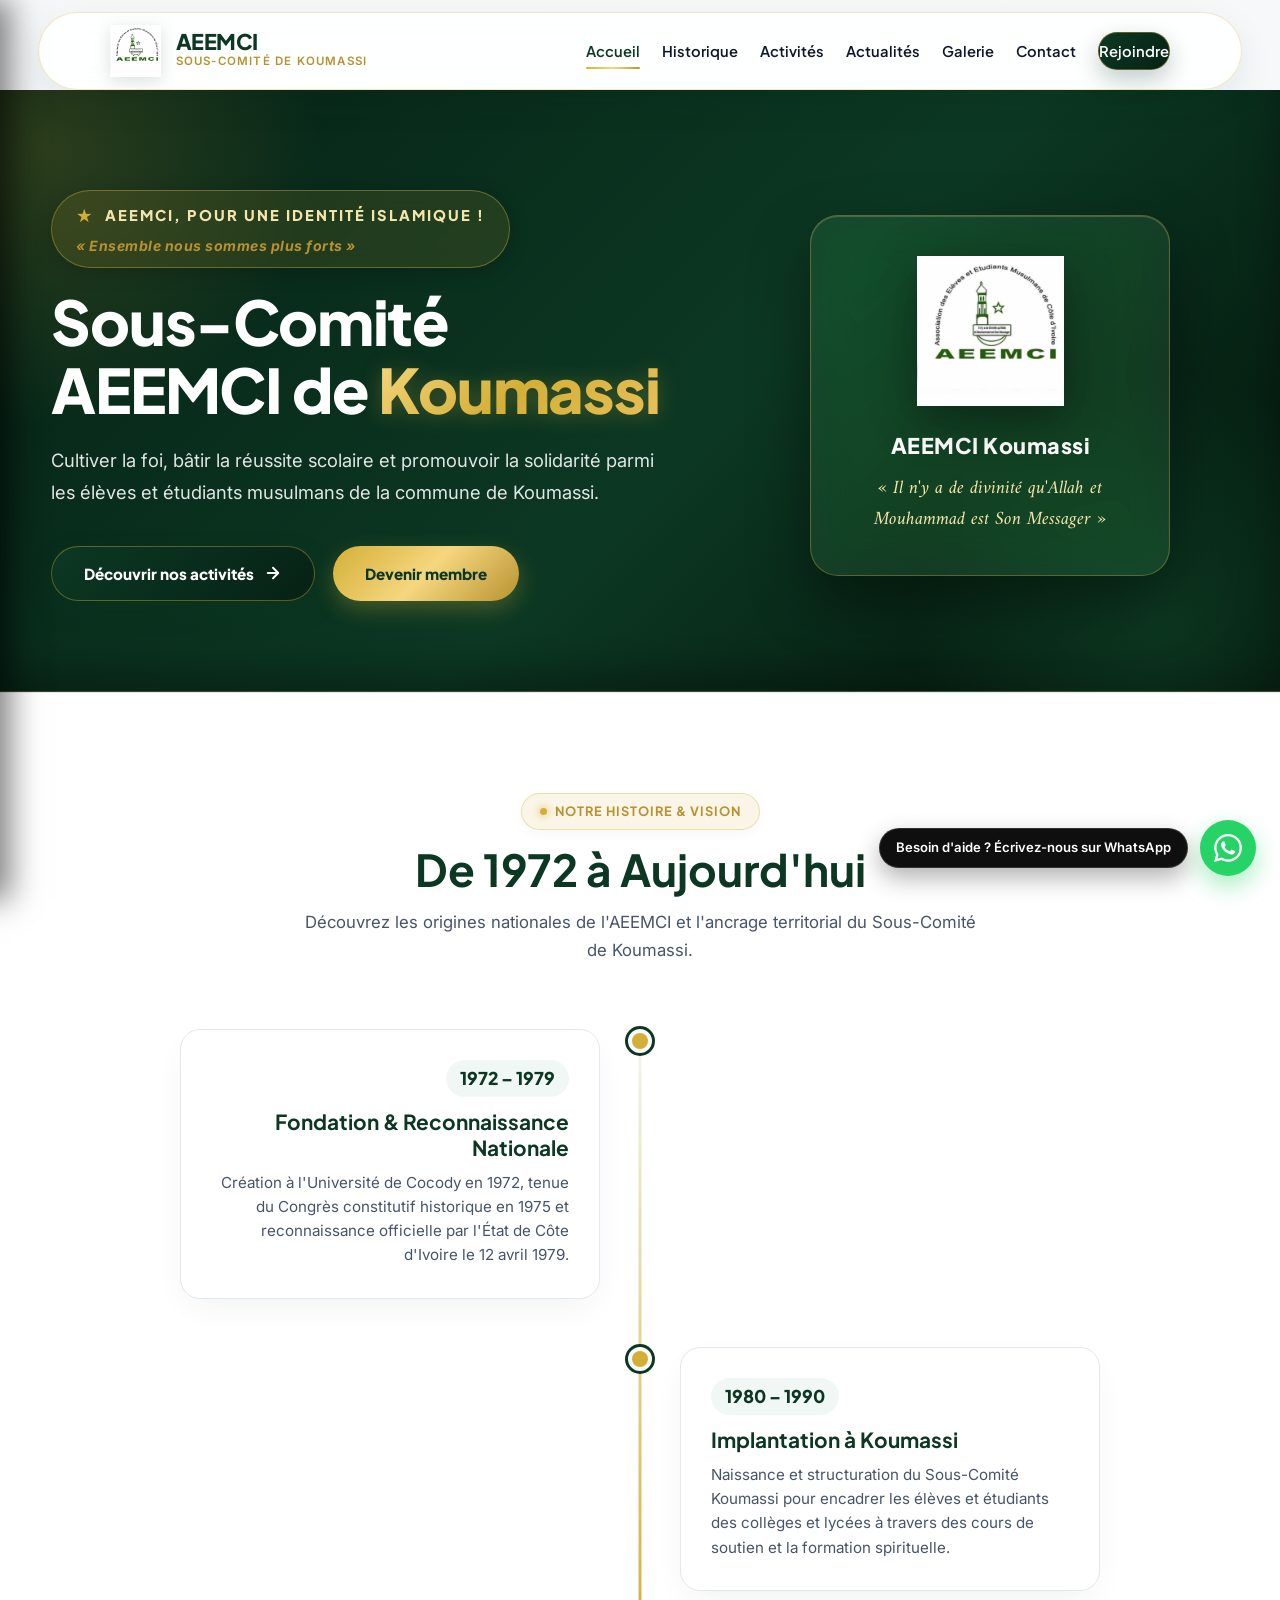
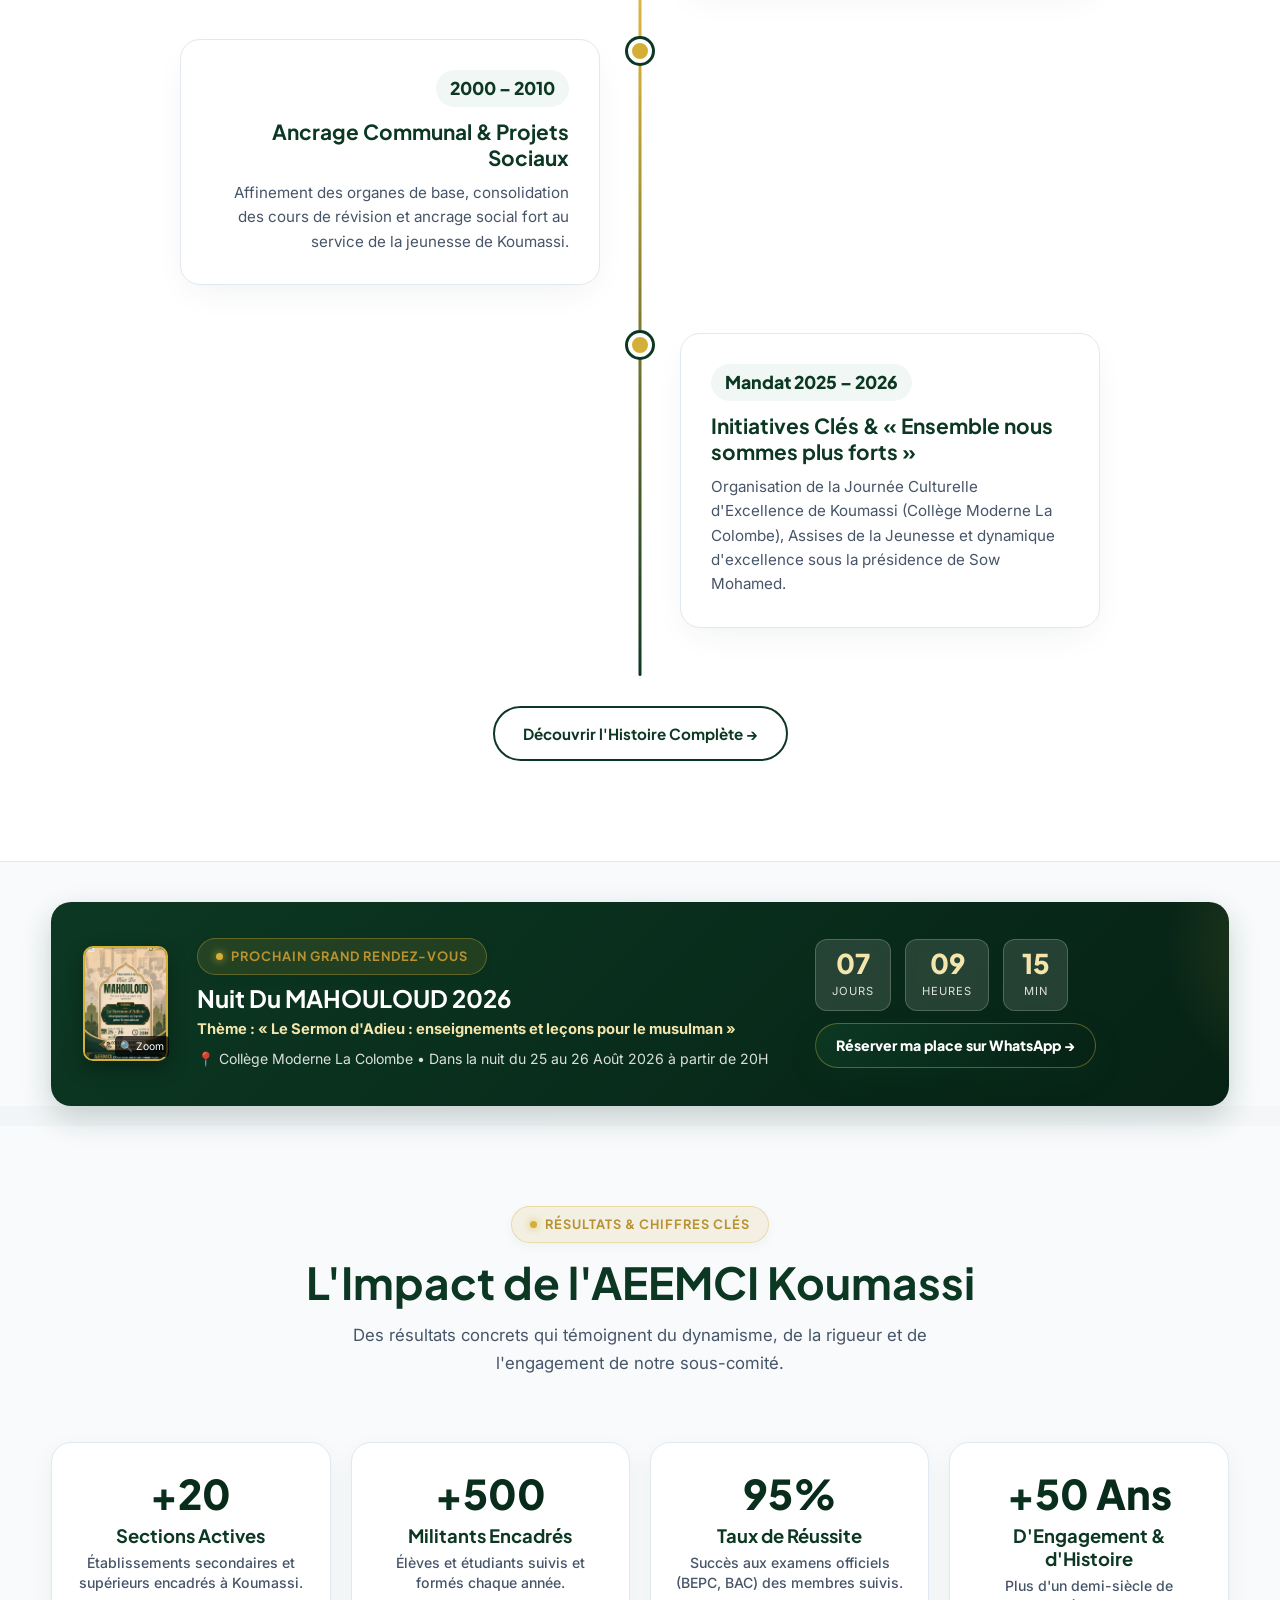
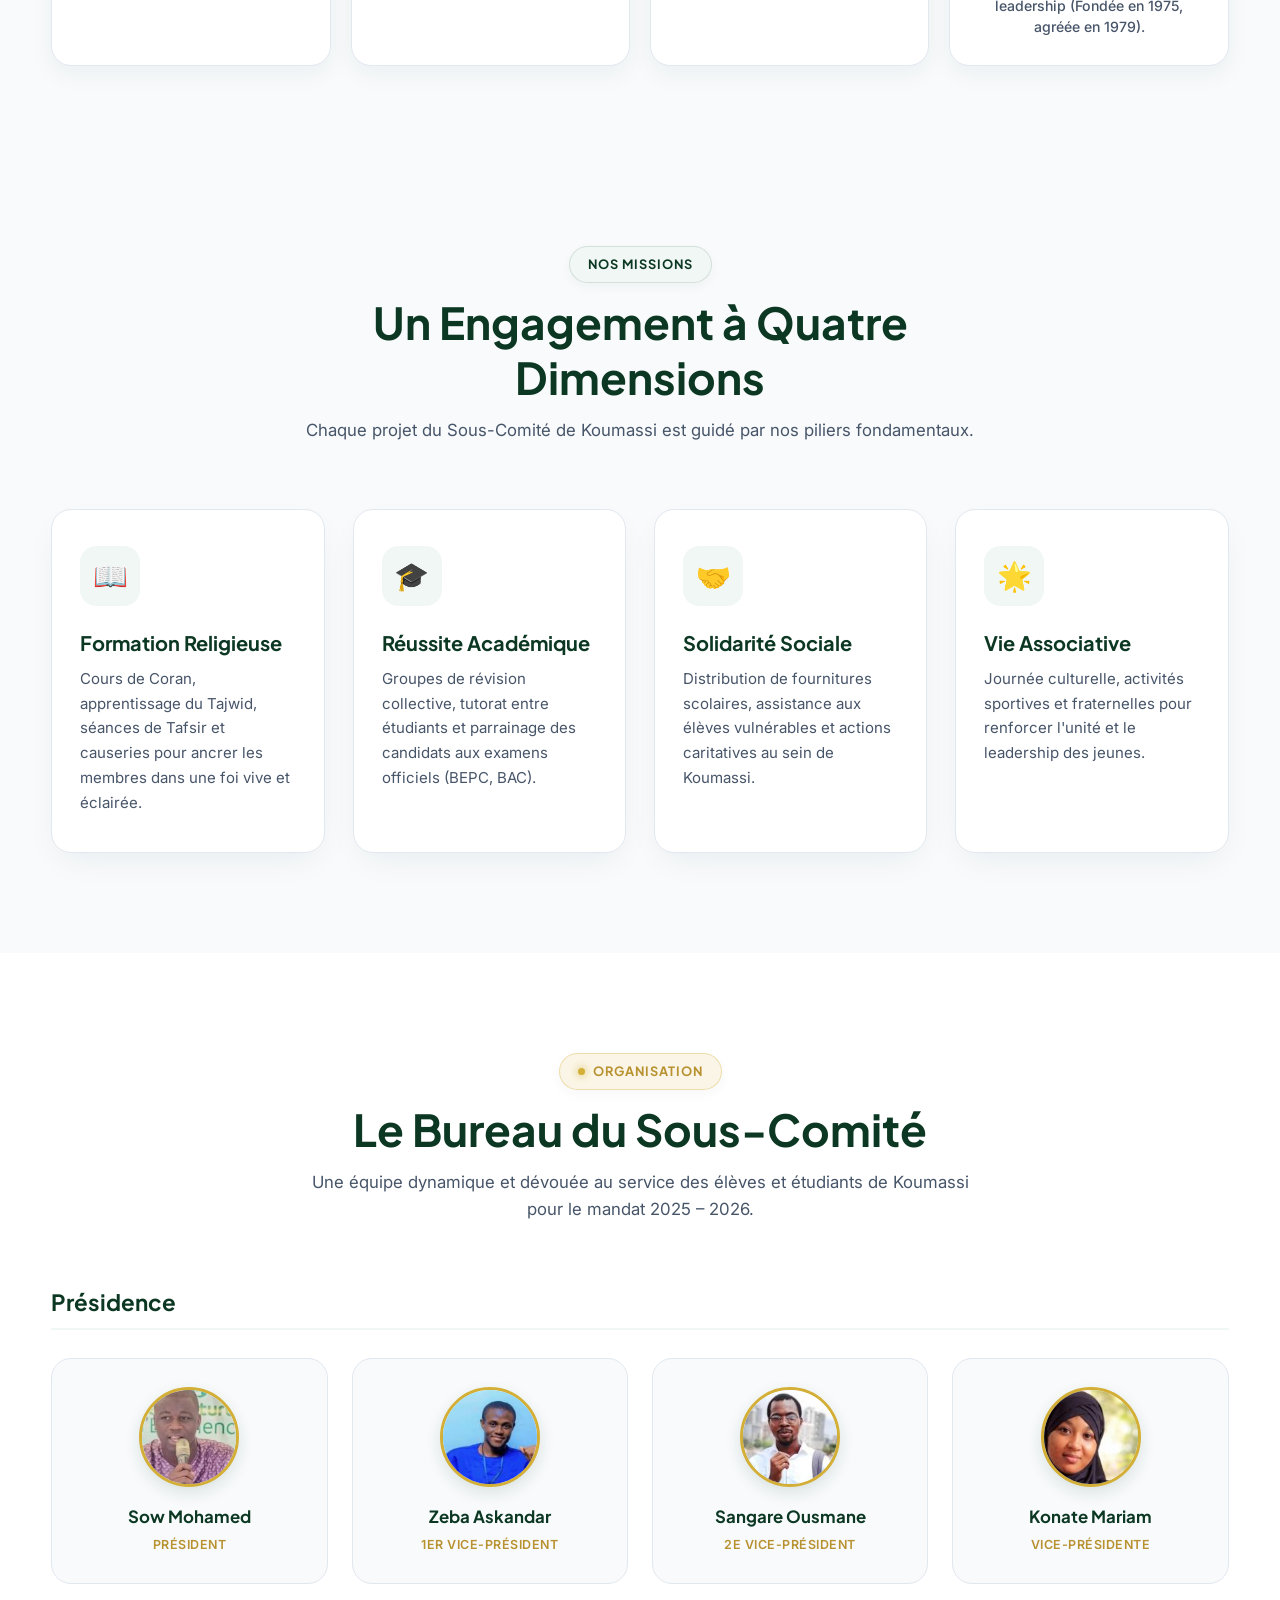
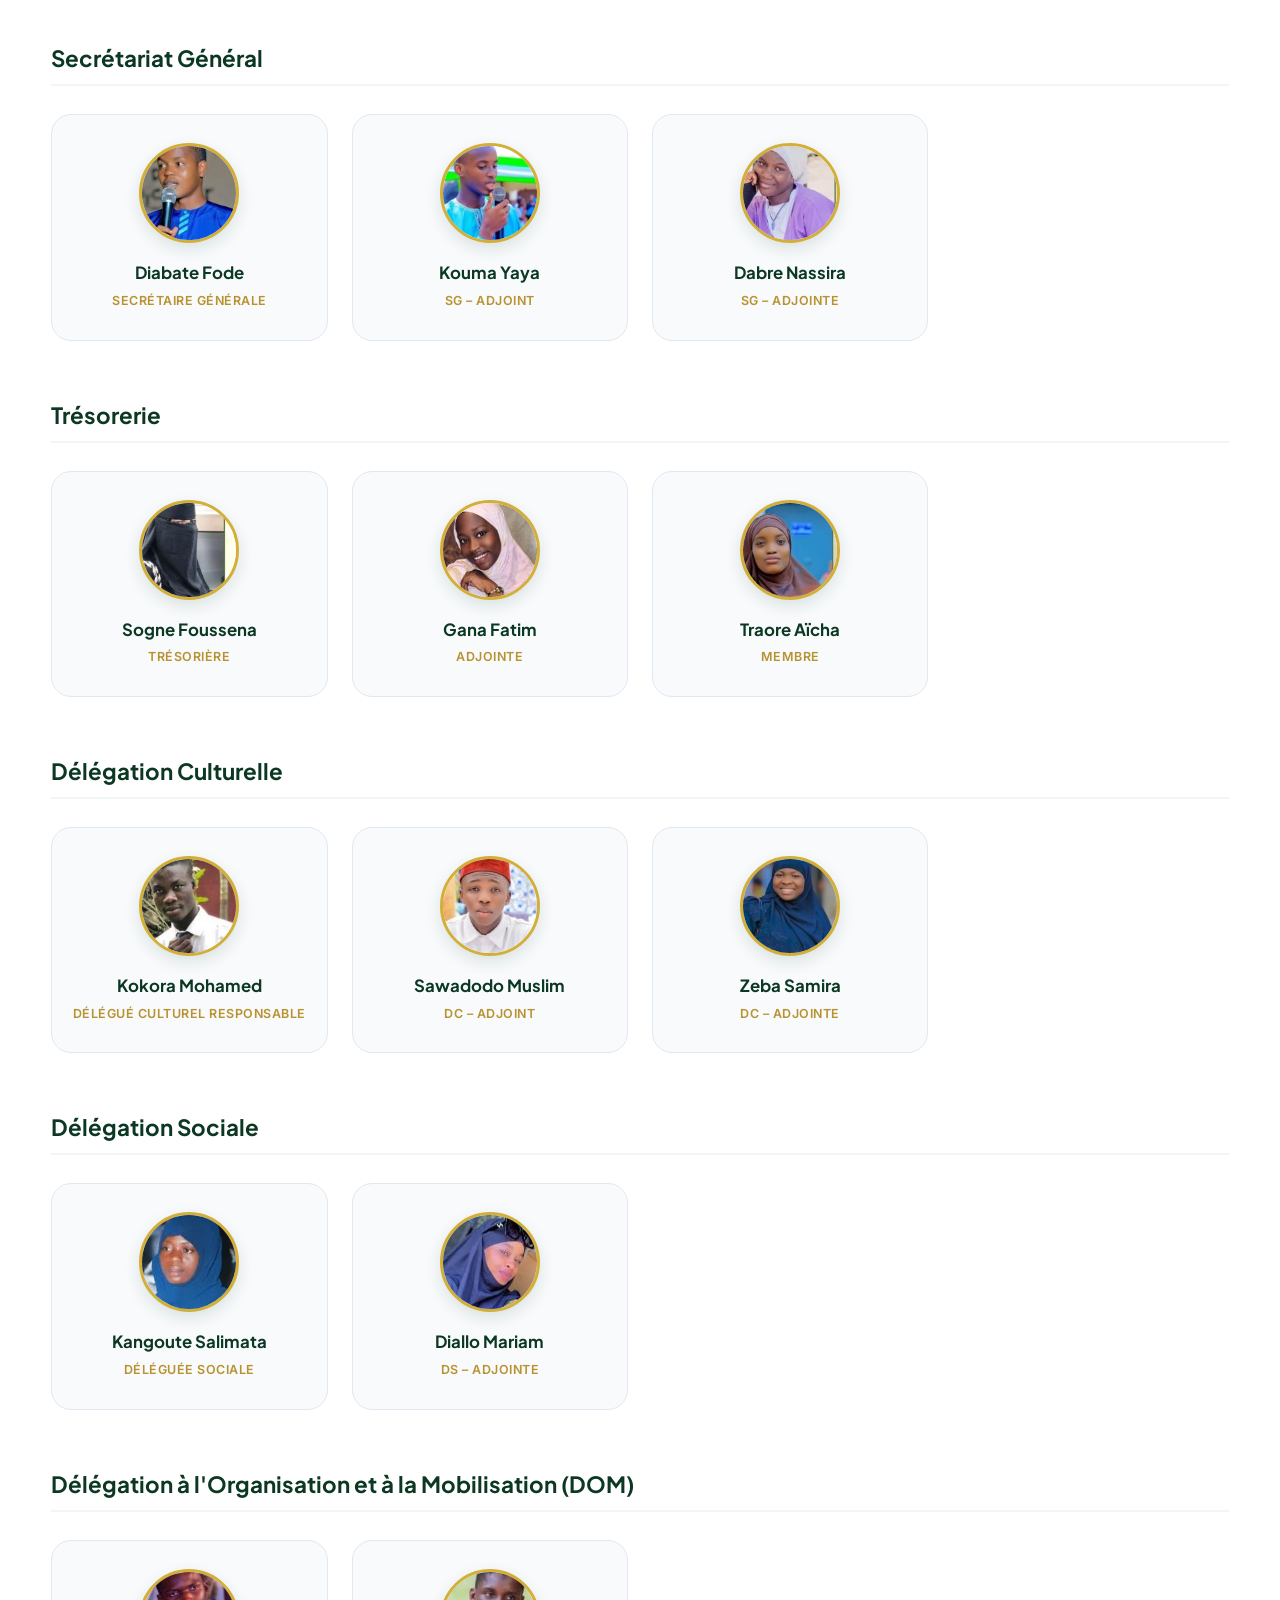
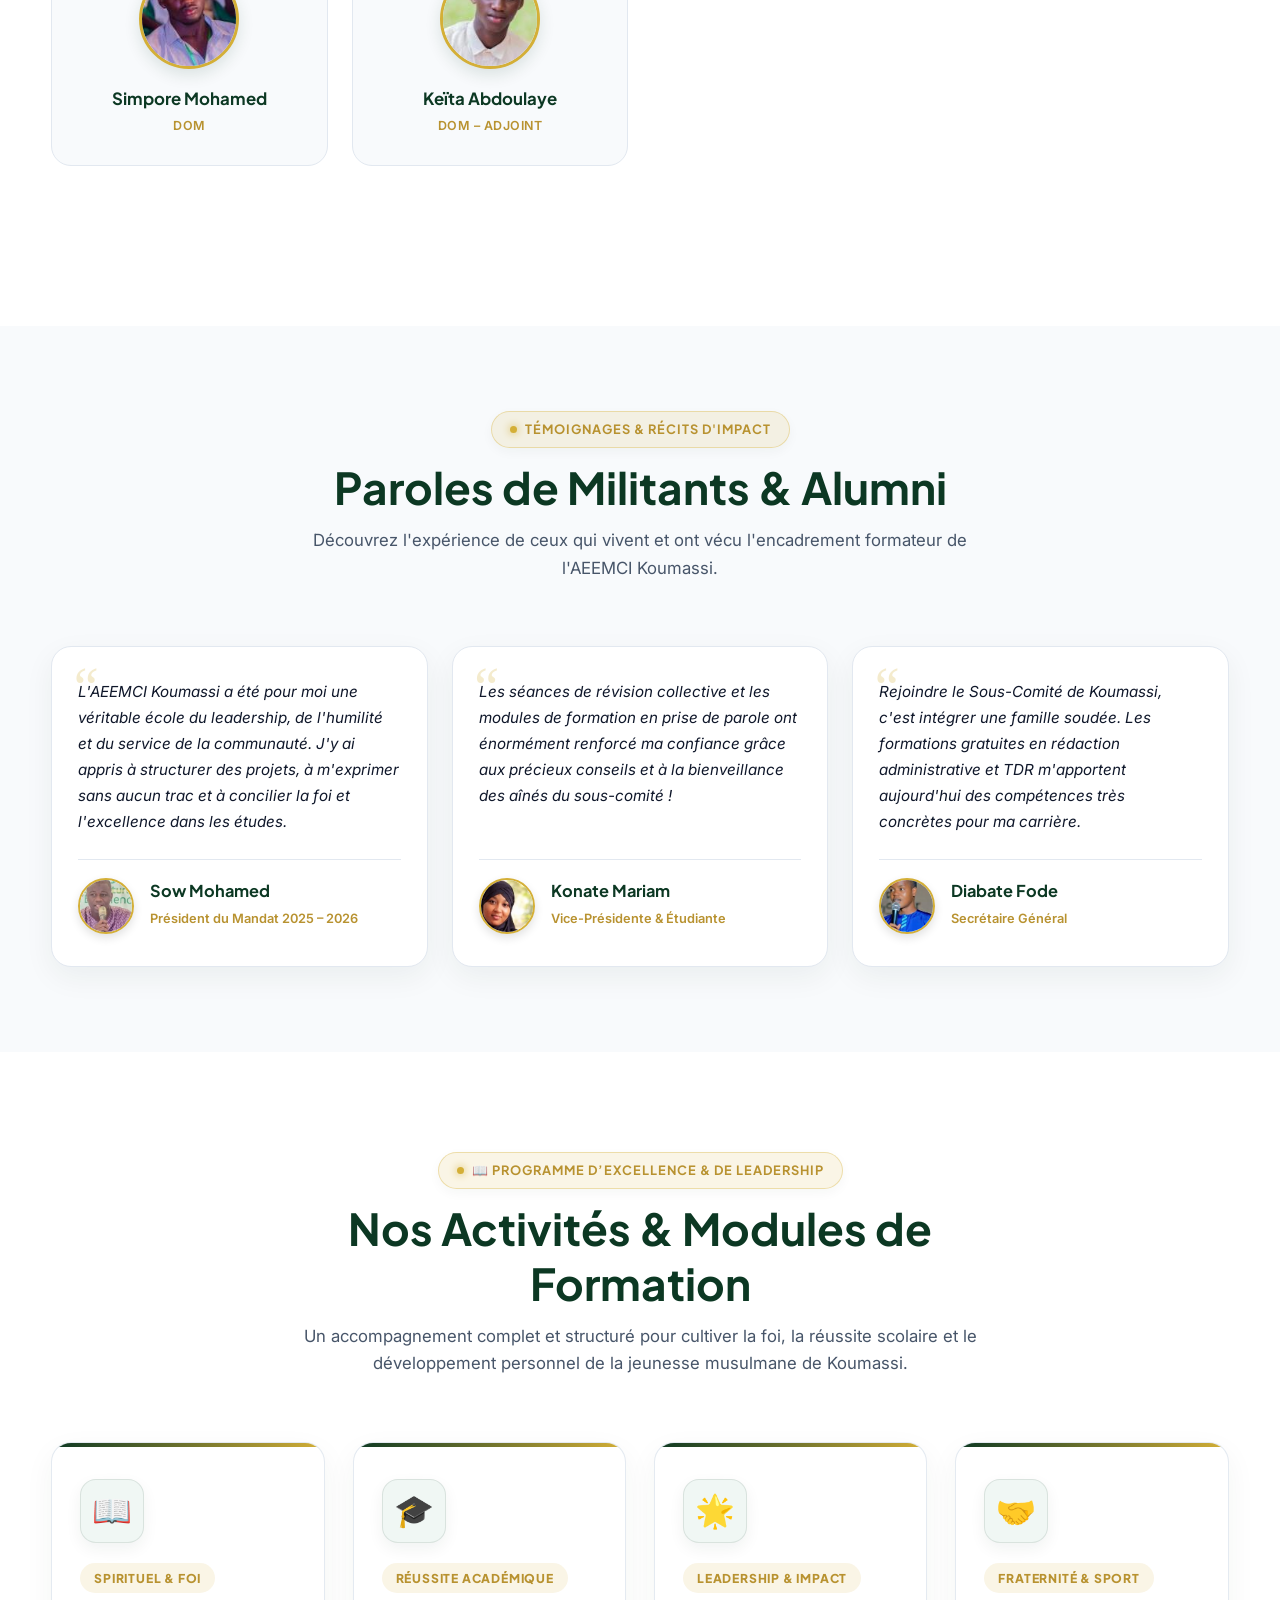
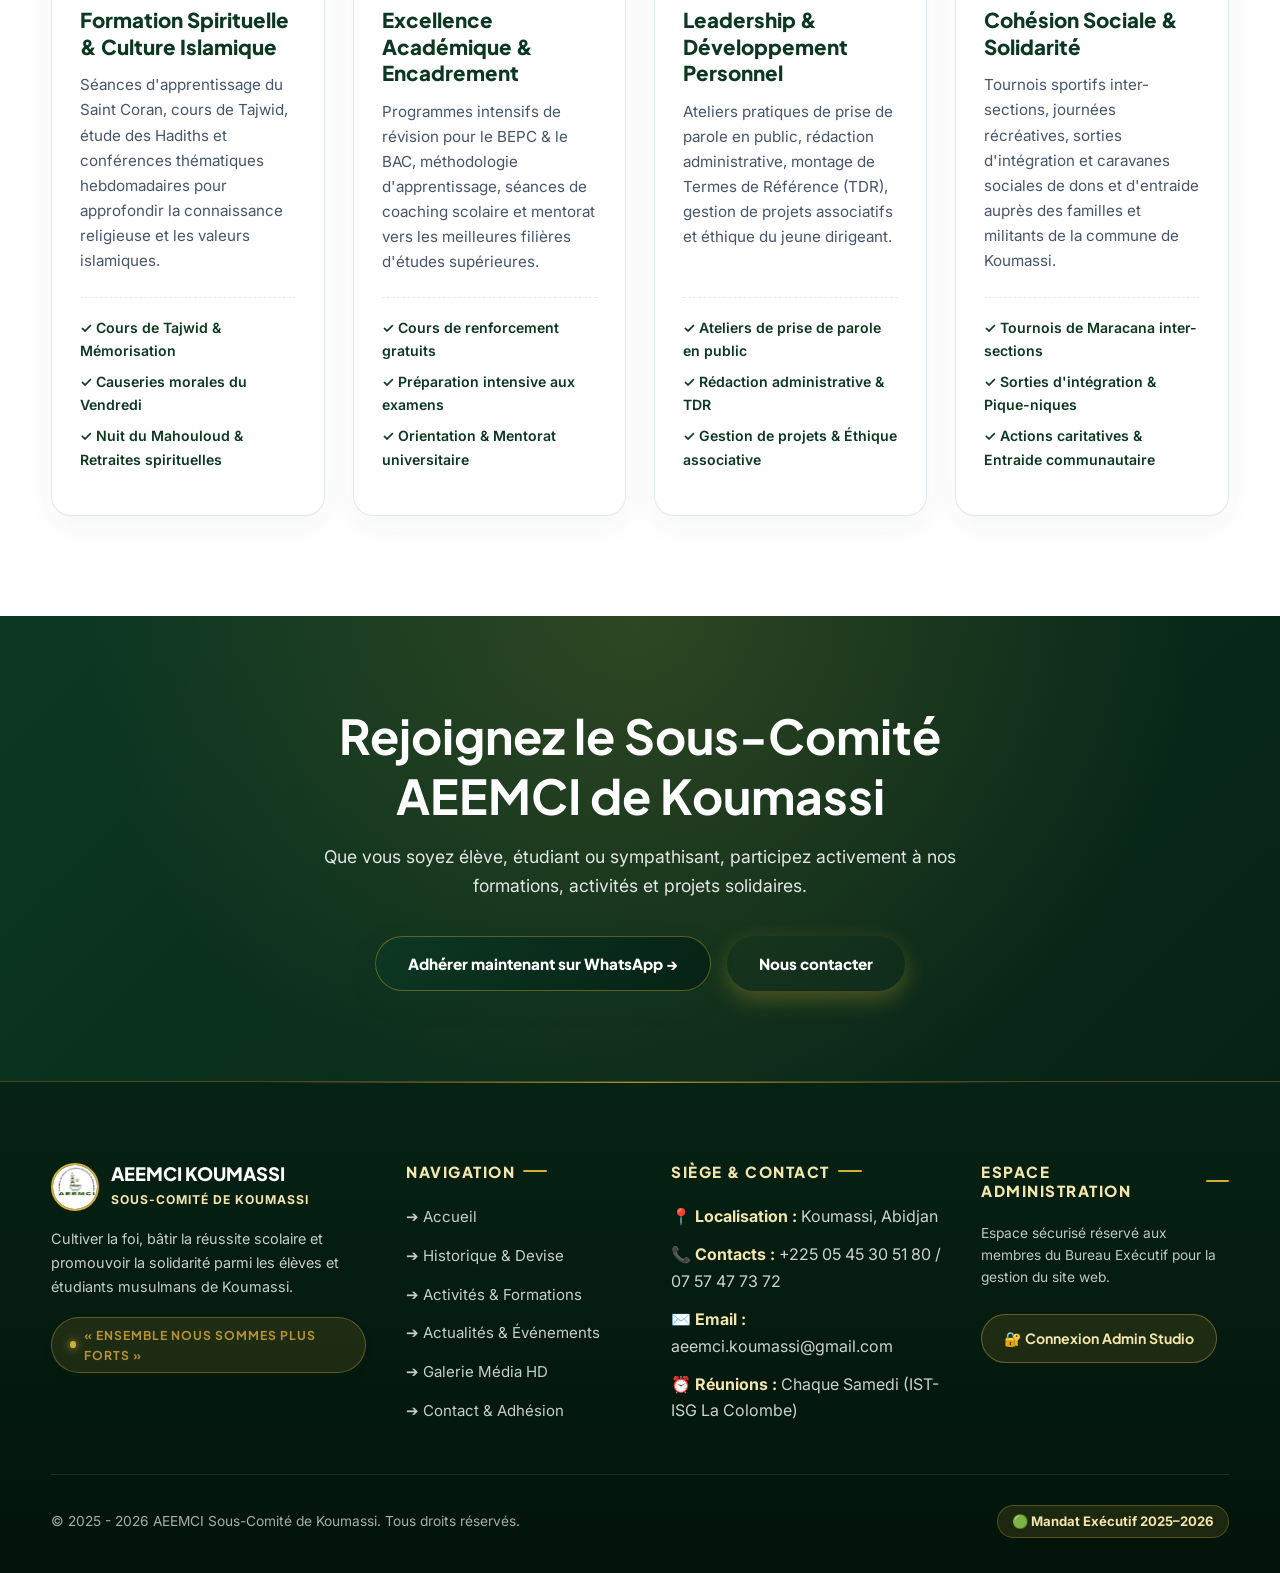
==== index.html @ 90f2186b "Création complète du Studio AEEMCI Dashboard Administration (dossier studio/ avec index.html, dashbo" ====
<!DOCTYPE html>
<html lang="fr">
<head>
<meta charset="UTF-8">
<meta name="viewport" content="width=device-width, initial-scale=1.0">
<title>AEEMCI Sous-Comité de Koumassi — Pour une identité islamique !</title>
<meta name="description" content="Site officiel du Sous-Comité AEEMCI de Koumassi : activités, éducation, solidarité et vie associative des élèves et étudiants musulmans de Koumassi.">
<link rel="icon" href="images/logo.png">
<link rel="stylesheet" href="css/style.css">
<script src="js/base_donnees.js" defer></script>
</head>
<body>

<!-- ===== VOILE D'ARRIÈRE-PLAN & SIDEBAR LATÉRALE (DARK MODE STYLE GEMINI) ===== -->
<div class="sidebar-overlay" id="sidebarOverlay" onclick="fermerSidebar()"></div>

<aside class="sidebar-panneau" id="sidebarPanneau">
  <div class="sidebar-entete">
    <div class="sidebar-logo">
      <img loading="lazy" src="images/logo.png" alt="Logo AEEMCI" onerror="this.src='logo.png'">
      <div class="sidebar-titre-marque">
        <span class="sigle">AEEMCI</span>
        <span class="sous-sigle">Koumassi</span>
      </div>
    </div>
    <button class="sidebar-fermer" aria-label="Fermer le menu" onclick="fermerSidebar()">&times;</button>
  </div>

  <div class="sidebar-corps">
    <div class="sidebar-section-titre">Navigation</div>
    <ul class="sidebar-liens">
      <li>
        <a href="index.html" class="sidebar-lien actif">
          <svg class="sidebar-icone" viewBox="0 0 24 24" fill="none" stroke="currentColor" stroke-width="2"><path d="M3 9l9-7 9 7v11a2 2 0 0 1-2 2H5a2 2 0 0 1-2-2z"></path><polyline points="9 22 9 12 15 12 15 22"></polyline></svg>
          <span>Accueil</span>
        </a>
      </li>
      <li>
        <a href="historique.html" class="sidebar-lien">
          <svg class="sidebar-icone" viewBox="0 0 24 24" fill="none" stroke="currentColor" stroke-width="2"><circle cx="12" cy="12" r="10"></circle><polyline points="12 6 12 12 16 14"></polyline></svg>
          <span>Historique</span>
        </a>
      </li>
      <li>
        <a href="activites.html" class="sidebar-lien">
          <svg class="sidebar-icone" viewBox="0 0 24 24" fill="none" stroke="currentColor" stroke-width="2"><path d="M12 2l3.09 6.26L22 9.27l-5 4.87 1.18 6.88L12 17.77l-6.18 3.25L7 14.14 2 9.27l6.91-1.01L12 2z"></path></svg>
          <span>Activités</span>
        </a>
      </li>
      <li>
        <a href="actualites.html" class="sidebar-lien">
          <svg class="sidebar-icone" viewBox="0 0 24 24" fill="none" stroke="currentColor" stroke-width="2"><path d="M19 20H5a2 2 0 0 1-2-2V6a2 2 0 0 1 2-2h10a2 2 0 0 1 2 2v1m2 13a2 2 0 0 1-2-2V7m2 13a2 2 0 0 0 2-2V9a2 2 0 0 0-2-2h-2m-4-3H9M7 16h6M7 8h6m-6 4h6"></path></svg>
          <span>Actualités</span>
        </a>
      </li>
      <li>
        <a href="galerie.html" class="sidebar-lien">
          <svg class="sidebar-icone" viewBox="0 0 24 24" fill="none" stroke="currentColor" stroke-width="2"><rect x="3" y="3" width="18" height="18" rx="2" ry="2"></rect><circle cx="8.5" cy="8.5" r="1.5"></circle><polyline points="21 15 16 10 5 21"></polyline></svg>
          <span>Galerie</span>
        </a>
      </li>
      <li>
        <a href="contact.html" class="sidebar-lien">
          <svg class="sidebar-icone" viewBox="0 0 24 24" fill="none" stroke="currentColor" stroke-width="2"><path d="M4 4h16c1.1 0 2 .9 2 2v12c0 1.1-.9 2-2 2H4c-1.1 0-2-.9-2-2V6c0-1.1.9-2 2-2z"></path><polyline points="22,6 12,13 2,6"></polyline></svg>
          <span>Contact</span>
        </a>
      </li>
    </ul>

    <div class="sidebar-section-titre" style="margin-top: 24px;">Engagement</div>
     <div class="sidebar-engagement-box">
      <a href="contact.html#adhesion" class="sidebar-bouton-rejoindre">
        <svg viewBox="0 0 24 24" width="18" height="18" fill="none" stroke="currentColor" stroke-width="2.5"><path d="M16 21v-2a4 4 0 0 0-4-4H5a4 4 0 0 0-4 4v2"></path><circle cx="8.5" cy="7" r="4"></circle><line x1="20" y1="8" x2="20" y2="14"></line><line x1="23" y1="11" x2="17" y2="11"></line></svg>
        <span>Rejoindre l'AEEMCI</span>
      </a>
    </div>
  </div>

  <div class="sidebar-footer">
    <img loading="lazy" src="images/logo.png" alt="Logo AEEMCI" onerror="this.src='logo.png'">
    <span>AEEMCI - Sous-Comité Koumassi</span>
  </div>
</aside>

<!-- ===== EN-TÊTE / NAVIGATION ===== -->
<header class="entete-site">
  <div class="conteneur barre-navigation">
    <a href="index.html" class="logo-marque">
      <img loading="lazy" src="images/logo.png" alt="Logo AEEMCI" onerror="this.src='logo.png'">
      <div class="nom-organisation">
        <span class="sigle-aeemci">AEEMCI</span>
        <span class="sous-sigle-koumassi">Sous-Comité de Koumassi</span>
      </div>
    </a>

    <button class="menu-burger" aria-label="Ouvrir le menu latéral" onclick="ouvrirSidebar()">
      <span></span>
      <span></span>
      <span></span>
    </button>

    <nav class="menu-navigation">
      <a href="index.html" class="actif">Accueil</a>
      <a href="historique.html">Historique</a>
      <a href="activites.html">Activités</a>
      <a href="actualites.html">Actualités</a>
      <a href="galerie.html">Galerie</a>
      <a href="contact.html">Contact</a>
      <a href="contact.html#adhesion" class="bouton-cta-primaire">Rejoindre</a>
    </nav>
  </div>
</header>
<main>

<!-- ===== HERO SECTION (MODERNE & LUMINEUX) ===== -->
<section class="hero-moderne">
  <div class="conteneur hero-grille">
    <div>
      <div class="slogan-majestueux-box">
        <span class="slogan-majestueux">AEEMCI, Pour une identité islamique !</span>
        <span class="sous-slogan-devise">« Ensemble nous sommes plus forts »</span>
      </div>

      <h1 class="hero-titre">
        Sous-Comité <br>AEEMCI de <span class="or-accent">Koumassi</span>
      </h1>

      <p class="hero-description">
        Cultiver la foi, bâtir la réussite scolaire et promouvoir la solidarité parmi les élèves et étudiants musulmans de la commune de Koumassi.
      </p>

      <div class="hero-actions">
        <a href="activites.html" class="bouton-cta-primaire">
          <span>Découvrir nos activités</span>
          <svg width="18" height="18" viewBox="0 0 24 24" fill="none" stroke="currentColor" stroke-width="2.5" stroke-linecap="round" stroke-linejoin="round"><line x1="5" y1="12" x2="19" y2="12"></line><polyline points="12 5 19 12 12 19"></polyline></svg>
        </a>
         <a href="contact.html#adhesion" class="bouton-cta-secondaire">Devenir membre</a>
      </div>
    </div>

    <div class="hero-carte-visuelle">
      <div class="hero-medaillon-cadre">
        <img loading="lazy" src="images/logo.png" alt="Emblème AEEMCI Koumassi" onerror="this.src='logo.png'">
        <div class="hero-medaillon-nom">AEEMCI Koumassi</div>
        <div class="hero-medaillon-devise">« Il n'y a de divinité qu'Allah et Mouhammad est Son Messager »</div>
      </div>
    </div>
  </div>
</section>

<!-- ===== SECTION HISTORIQUE (FRISE CHRONOLOGIQUE) ===== -->
<section id="historique" class="section-historique">
  <div class="conteneur">
    <div class="entete-section-moderne">
      <span class="badge-tag or">Notre Histoire &amp; Vision</span>
      <h2>De 1972 à Aujourd'hui</h2>
      <p>Découvrez les origines nationales de l'AEEMCI et l'ancrage territorial du Sous-Comité de Koumassi.</p>
    </div>

    <div class="frise-chronologique">

      <!-- 1972 - 1979 -->
      <div class="etape-historique">
        <div class="etape-point"></div>
        <div class="etape-carte">
          <span class="etape-annee">1972 – 1979</span>
          <h3>Fondation &amp; Reconnaissance Nationale</h3>
          <p>Création à l'Université de Cocody en 1972, tenue du Congrès constitutif historique en 1975 et reconnaissance officielle par l'État de Côte d'Ivoire le 12 avril 1979.</p>
        </div>
      </div>

      <!-- Années 1980 - 1990 -->
      <div class="etape-historique">
        <div class="etape-point"></div>
        <div class="etape-carte">
          <span class="etape-annee">1980 – 1990</span>
          <h3>Implantation à Koumassi</h3>
          <p>Naissance et structuration du Sous-Comité Koumassi pour encadrer les élèves et étudiants des collèges et lycées à travers des cours de soutien et la formation spirituelle.</p>
        </div>
      </div>

      <!-- Années 2000 - 2010 -->
      <div class="etape-historique">
        <div class="etape-point"></div>
        <div class="etape-carte">
          <span class="etape-annee">2000 – 2010</span>
          <h3>Ancrage Communal &amp; Projets Sociaux</h3>
          <p>Affinement des organes de base, consolidation des cours de révision et ancrage social fort au service de la jeunesse de Koumassi.</p>
        </div>
      </div>

      <!-- Mandat Actuel -->
      <div class="etape-historique">
        <div class="etape-point"></div>
        <div class="etape-carte">
          <span class="etape-annee">Mandat 2025 – 2026</span>
          <h3>Initiatives Clés &amp; « Ensemble nous sommes plus forts »</h3>
          <p>Organisation de la Journée Culturelle d'Excellence de Koumassi (Collège Moderne La Colombe), Assises de la Jeunesse et dynamique d'excellence sous la présidence de Sow Mohamed.</p>
        </div>
      </div>

    </div>

    <div style="text-align: center; margin-top: 30px;">
      <a href="historique.html" class="bouton-cta-contour" style="border-color: var(--vert-emeraude); color: var(--vert-emeraude);">Découvrir l'Histoire Complète →</a>
    </div>
  </div>
</section>

<!-- ===== WIDGET PROCHAIN ÉVÉNEMENT & COMPTE À REBOURS (MAHOULOUD 2026) ===== -->
<section style="padding: 40px 0 0 0; background: var(--fond-clair);">
  <div class="conteneur">
    <div class="banniere-evenement-compteur">
      <!-- Vignette Affiche Officielle -->
      <div style="position: relative; cursor: pointer;" onclick="ouvrirAfficheModal('images/maouloud.jpg')">
        <img loading="lazy" src="images/maouloud.jpg" alt="Affiche Nuit du Mahouloud 2026" style="width: 85px; height: 115px; object-fit: cover; border-radius: 10px; border: 2px solid var(--or); box-shadow: 0 8px 20px rgba(0,0,0,0.3); transition: transform 0.3s ease;">
        <span style="position: absolute; bottom: 4px; right: 4px; background: rgba(0,0,0,0.7); color: #FFF; font-size: 0.65rem; padding: 2px 5px; border-radius: 4px;">🔍 Zoom</span>
      </div>

      <!-- Informations Événement -->
      <div>
        <span class="badge-tag or" style="margin-bottom: 8px;">Prochain Grand Rendez-vous</span>
        <h3 style="font-size: 1.5rem; color: #FFFFFF; font-family: var(--font-titre); margin-bottom: 4px;">Nuit Du MAHOULOUD 2026</h3>
        <div style="font-size: 0.92rem; color: var(--or-clair); font-weight: 700; margin-bottom: 6px;">
          Thème : « Le Sermon d'Adieu : enseignements et leçons pour le musulman »
        </div>
        <p style="color: rgba(255,255,255,0.85); font-size: 0.88rem; margin: 0;">
          📍 Collège Moderne La Colombe • Dans la nuit du 25 au 26 Août 2026 à partir de 20H
        </p>
      </div>

      <!-- Compte à rebours & CTA -->
      <div style="display: flex; flex-direction: column; align-items: flex-start; gap: 12px;">
        <div class="compte-rebours-box">
          <div class="chronometre-unite">
            <div class="chronometre-valeur" id="compteurJours">07</div>
            <div class="chronometre-label">Jours</div>
          </div>
          <div class="chronometre-unite">
            <div class="chronometre-valeur" id="compteurHeures">09</div>
            <div class="chronometre-label">Heures</div>
          </div>
          <div class="chronometre-unite">
            <div class="chronometre-valeur" id="compteurMinutes">15</div>
            <div class="chronometre-label">Min</div>
          </div>
        </div>

        <a href="https://chat.whatsapp.com/KUd1Zmc2JEfBsIWdH5HPdm" target="_blank" rel="noopener" class="bouton-cta-primaire" style="background: var(--or-gradient); color: #000000; border: none; padding: 10px 20px; font-size: 0.88rem;">
          Réserver ma place sur WhatsApp →
        </a>
      </div>
    </div>
  </div>
</section>

<!-- ===== SECTION CHIFFRES CLÉS (L'IMPACT EN CHIFFRES) ===== -->
<section style="padding: 80px 0; background: var(--fond-clair);">
  <div class="conteneur">
    <div class="entete-section-moderne">
      <span class="badge-tag or">RÉSULTATS &amp; CHIFFRES CLÉS</span>
      <h2>L'Impact de l'AEEMCI Koumassi</h2>
      <p>Des résultats concrets qui témoignent du dynamisme, de la rigueur et de l'engagement de notre sous-comité.</p>
    </div>

    <div class="grille-chiffres-cles">

      <!-- Carte 1 -->
      <div class="carte-chiffre-cle">
        <div class="nombre-chiffre-cle">+20</div>
        <h3 style="font-size: 1.15rem; color: var(--vert-emeraude); margin-bottom: 6px;">Sections Actives</h3>
        <p class="label-chiffre-cle" style="font-size: 0.90rem; color: var(--texte-doux); font-weight: 500;">
          Établissements secondaires et supérieurs encadrés à Koumassi.
        </p>
      </div>

      <!-- Carte 2 -->
      <div class="carte-chiffre-cle">
        <div class="nombre-chiffre-cle">+500</div>
        <h3 style="font-size: 1.15rem; color: var(--vert-emeraude); margin-bottom: 6px;">Militants Encadrés</h3>
        <p class="label-chiffre-cle" style="font-size: 0.90rem; color: var(--texte-doux); font-weight: 500;">
          Élèves et étudiants suivis et formés chaque année.
        </p>
      </div>

      <!-- Carte 3 -->
      <div class="carte-chiffre-cle">
        <div class="nombre-chiffre-cle">95%</div>
        <h3 style="font-size: 1.15rem; color: var(--vert-emeraude); margin-bottom: 6px;">Taux de Réussite</h3>
        <p class="label-chiffre-cle" style="font-size: 0.90rem; color: var(--texte-doux); font-weight: 500;">
          Succès aux examens officiels (BEPC, BAC) des membres suivis.
        </p>
      </div>

      <!-- Carte 4 -->
      <div class="carte-chiffre-cle">
        <div class="nombre-chiffre-cle">+50 Ans</div>
        <h3 style="font-size: 1.15rem; color: var(--vert-emeraude); margin-bottom: 6px;">D'Engagement &amp; d'Histoire</h3>
        <p class="label-chiffre-cle" style="font-size: 0.90rem; color: var(--texte-doux); font-weight: 500;">
          Plus d'un demi-siècle de leadership (Fondée en 1975, agréée en 1979).
        </p>
      </div>

    </div>
  </div>
</section>

<!-- ===== SECTION PILIERS D'ENGAGEMENT ===== -->
<section class="section-piliers">
  <div class="conteneur">
    <div class="entete-section-moderne">
      <span class="badge-tag">Nos Missions</span>
      <h2>Un Engagement à Quatre Dimensions</h2>
      <p>Chaque projet du Sous-Comité de Koumassi est guidé par nos piliers fondamentaux.</p>
    </div>

    <div class="grille-cartes-piliers">
      <div class="carte-pilier-moderne">
        <div class="pilier-icone">📖</div>
        <h3>Formation Religieuse</h3>
        <p>Cours de Coran, apprentissage du Tajwid, séances de Tafsir et causeries pour ancrer les membres dans une foi vive et éclairée.</p>
      </div>

      <div class="carte-pilier-moderne">
        <div class="pilier-icone">🎓</div>
        <h3>Réussite Académique</h3>
        <p>Groupes de révision collective, tutorat entre étudiants et parrainage des candidats aux examens officiels (BEPC, BAC).</p>
      </div>

      <div class="carte-pilier-moderne">
        <div class="pilier-icone">🤝</div>
        <h3>Solidarité Sociale</h3>
        <p>Distribution de fournitures scolaires, assistance aux élèves vulnérables et actions caritatives au sein de Koumassi.</p>
      </div>

      <div class="carte-pilier-moderne">
        <div class="pilier-icone">🌟</div>
        <h3>Vie Associative</h3>
        <p>Journée culturelle, activités sportives et fraternelles pour renforcer l'unité et le leadership des jeunes.</p>
      </div>
    </div>
  </div>
</section>

<!-- ===== SECTION BUREAU & ORGANISATION ===== -->
<section id="bureau" class="section-bureau">
  <div class="conteneur">
    <div class="entete-section-moderne">
      <span class="badge-tag or">Organisation</span>
      <h2>Le Bureau du Sous-Comité</h2>
      <p>Une équipe dynamique et dévouée au service des élèves et étudiants de Koumassi pour le mandat 2025 – 2026.</p>
    </div>

    <!-- Présidence -->
    <div class="groupe-bureau-bloc">
      <h3 class="titre-groupe-bureau">Présidence</h3>
      <div class="grille-membres-bureau">
        <div class="carte-membre-bureau">
          <div class="avatar-rond">
            <img loading="lazy" src="images/membres/sow-mohamed.jpg" alt="Sow Mohamed" onerror="this.style.display='none'; this.nextElementSibling.style.display='flex';">
            <div class="initiales-secours" style="display:none;">SM</div>
          </div>
          <div class="membre-nom">Sow Mohamed</div>
          <div class="membre-role">Président</div>
        </div>

        <div class="carte-membre-bureau">
          <div class="avatar-rond">
            <img loading="lazy" src="images/membres/zeba-askandar.jpg" alt="Zeba Askandar" onerror="this.style.display='none'; this.nextElementSibling.style.display='flex';">
            <div class="initiales-secours" style="display:none;">ZA</div>
          </div>
          <div class="membre-nom">Zeba Askandar</div>
          <div class="membre-role">1er Vice-Président</div>
        </div>

        <div class="carte-membre-bureau">
          <div class="avatar-rond">
            <img loading="lazy" src="images/membres/sangare-ousmane.jpg" alt="Sangare Ousmane" onerror="this.style.display='none'; this.nextElementSibling.style.display='flex';">
            <div class="initiales-secours" style="display:none;">SO</div>
          </div>
          <div class="membre-nom">Sangare Ousmane</div>
          <div class="membre-role">2e Vice-Président</div>
        </div>

        <div class="carte-membre-bureau">
          <div class="avatar-rond">
            <img loading="lazy" src="images/membres/konate-mariam.jpg" alt="Konate Mariam" onerror="this.style.display='none'; this.nextElementSibling.style.display='flex';">
            <div class="initiales-secours" style="display:none;">KM</div>
          </div>
          <div class="membre-nom">Konate Mariam</div>
          <div class="membre-role">Vice-Présidente</div>
        </div>
      </div>
    </div>

    <!-- Secrétariat -->
    <div class="groupe-bureau-bloc">
      <h3 class="titre-groupe-bureau">Secrétariat Général</h3>
      <div class="grille-membres-bureau">
        <div class="carte-membre-bureau">
          <div class="avatar-rond">
            <img loading="lazy" src="images/membres/diabate-fode.jpg" alt="Diabate Fode" onerror="this.style.display='none'; this.nextElementSibling.style.display='flex';">
            <div class="initiales-secours" style="display:none;">DF</div>
          </div>
          <div class="membre-nom">Diabate Fode</div>
          <div class="membre-role">Secrétaire Générale</div>
        </div>

        <div class="carte-membre-bureau">
          <div class="avatar-rond">
            <img loading="lazy" src="images/membres/kouma-yaya.jpg" alt="Kouma Yaya" onerror="this.style.display='none'; this.nextElementSibling.style.display='flex';">
            <div class="initiales-secours" style="display:none;">KY</div>
          </div>
          <div class="membre-nom">Kouma Yaya</div>
          <div class="membre-role">SG – Adjoint</div>
        </div>

        <div class="carte-membre-bureau">
          <div class="avatar-rond">
            <img loading="lazy" src="images/membres/dabre-nassira.jpg" alt="Dabre Nassira" onerror="this.style.display='none'; this.nextElementSibling.style.display='flex';">
            <div class="initiales-secours" style="display:none;">DN</div>
          </div>
          <div class="membre-nom">Dabre Nassira</div>
          <div class="membre-role">SG – Adjointe</div>
        </div>
      </div>
    </div>

    <!-- Trésorerie -->
    <div class="groupe-bureau-bloc">
      <h3 class="titre-groupe-bureau">Trésorerie</h3>
      <div class="grille-membres-bureau">
        <div class="carte-membre-bureau">
          <div class="avatar-rond">
            <img loading="lazy" src="images/membres/sogne-foussena.jpg" alt="Sogne Foussena" onerror="this.style.display='none'; this.nextElementSibling.style.display='flex';">
            <div class="initiales-secours" style="display:none;">SF</div>
          </div>
          <div class="membre-nom">Sogne Foussena</div>
          <div class="membre-role">Trésorière</div>
        </div>

        <div class="carte-membre-bureau">
          <div class="avatar-rond">
            <img loading="lazy" src="images/membres/gana-fatim.jpg" alt="Gana Fatim" onerror="this.style.display='none'; this.nextElementSibling.style.display='flex';">
            <div class="initiales-secours" style="display:none;">GF</div>
          </div>
          <div class="membre-nom">Gana Fatim</div>
          <div class="membre-role">Adjointe</div>
        </div>

        <div class="carte-membre-bureau">
          <div class="avatar-rond">
            <img loading="lazy" src="images/membres/traore-aicha.jpg" alt="Traore Aïcha" onerror="this.style.display='none'; this.nextElementSibling.style.display='flex';">
            <div class="initiales-secours" style="display:none;">TA</div>
          </div>
          <div class="membre-nom">Traore Aïcha</div>
          <div class="membre-role">Membre</div>
        </div>
      </div>
    </div>

    <!-- Délégation Culturelle -->
    <div class="groupe-bureau-bloc">
      <h3 class="titre-groupe-bureau">Délégation Culturelle</h3>
      <div class="grille-membres-bureau">
        <div class="carte-membre-bureau">
          <div class="avatar-rond">
            <img loading="lazy" src="images/membres/kokora-mohamed.jpg" alt="Kokora Mohamed" onerror="this.style.display='none'; this.nextElementSibling.style.display='flex';">
            <div class="initiales-secours" style="display:none;">KM</div>
          </div>
          <div class="membre-nom">Kokora Mohamed</div>
          <div class="membre-role">Délégué Culturel Responsable</div>
        </div>

        <div class="carte-membre-bureau">
          <div class="avatar-rond">
            <img loading="lazy" src="images/membres/sawadodo-muslim.jpg" alt="Sawadodo Muslim" onerror="this.style.display='none'; this.nextElementSibling.style.display='flex';">
            <div class="initiales-secours" style="display:none;">SM</div>
          </div>
          <div class="membre-nom">Sawadodo Muslim</div>
          <div class="membre-role">DC – Adjoint</div>
        </div>

        <div class="carte-membre-bureau">
          <div class="avatar-rond">
            <img loading="lazy" src="images/membres/zeba-samira.jpg" alt="Zeba Samira" onerror="this.style.display='none'; this.nextElementSibling.style.display='flex';">
            <div class="initiales-secours" style="display:none;">ZS</div>
          </div>
          <div class="membre-nom">Zeba Samira</div>
          <div class="membre-role">DC – Adjointe</div>
        </div>
      </div>
    </div>

    <!-- Délégation Sociale -->
    <div class="groupe-bureau-bloc">
      <h3 class="titre-groupe-bureau">Délégation Sociale</h3>
      <div class="grille-membres-bureau">
        <div class="carte-membre-bureau">
          <div class="avatar-rond">
            <img loading="lazy" src="images/membres/kangoute-salimata.jpg" alt="Kangoute Salimata" onerror="this.style.display='none'; this.nextElementSibling.style.display='flex';">
            <div class="initiales-secours" style="display:none;">KS</div>
          </div>
          <div class="membre-nom">Kangoute Salimata</div>
          <div class="membre-role">Déléguée Sociale</div>
        </div>

        <div class="carte-membre-bureau">
          <div class="avatar-rond">
            <img loading="lazy" src="images/membres/diallo-mariam.jpg" alt="Diallo Mariam" onerror="this.style.display='none'; this.nextElementSibling.style.display='flex';">
            <div class="initiales-secours" style="display:none;">DM</div>
          </div>
          <div class="membre-nom">Diallo Mariam</div>
          <div class="membre-role">DS – Adjointe</div>
        </div>
      </div>
    </div>

    <!-- DOM -->
    <div class="groupe-bureau-bloc">
      <h3 class="titre-groupe-bureau">Délégation à l'Organisation et à la Mobilisation (DOM)</h3>
      <div class="grille-membres-bureau">
        <div class="carte-membre-bureau">
          <div class="avatar-rond">
            <img loading="lazy" src="images/membres/simpore-mohamed.jpg" alt="Simpore Mohamed" onerror="this.style.display='none'; this.nextElementSibling.style.display='flex';">
            <div class="initiales-secours" style="display:none;">SM</div>
          </div>
          <div class="membre-nom">Simpore Mohamed</div>
          <div class="membre-role">DOM</div>
        </div>

        <div class="carte-membre-bureau">
          <div class="avatar-rond">
            <img loading="lazy" src="images/membres/keita-abdoulaye.jpg" alt="Keïta Abdoulaye" onerror="this.style.display='none'; this.nextElementSibling.style.display='flex';">
            <div class="initiales-secours" style="display:none;">KA</div>
          </div>
          <div class="membre-nom">Keïta Abdoulaye</div>
          <div class="membre-role">DOM – Adjoint</div>
        </div>
      </div>
    </div>

  </div>
</section>

<!-- ===== SECTION TÉMOIGNAGES & PAROLES DE MILITANTS ===== -->
<section style="padding: 85px 0; background: var(--fond-clair);">
  <div class="conteneur">
    <div class="entete-section-moderne">
      <span class="badge-tag or">Témoignages &amp; Récits d'Impact</span>
      <h2>Paroles de Militants &amp; Alumni</h2>
      <p>Découvrez l'expérience de ceux qui vivent et ont vécu l'encadrement formateur de l'AEEMCI Koumassi.</p>
    </div>

    <div class="grille-temoignages" style="display: grid; grid-template-columns: repeat(auto-fit, minmax(280px, 1fr)); gap: 24px;">

      <!-- Témoignage 1 : Sow Mohamed -->
      <div class="carte-temoignage">
        <p class="citation-texte">
          L'AEEMCI Koumassi a été pour moi une véritable école du leadership, de l'humilité et du service de la communauté. J'y ai appris à structurer des projets, à m'exprimer sans aucun trac et à concilier la foi et l'excellence dans les études.
        </p>
        <div class="auteur-temoignage">
          <img loading="lazy" src="images/membres/sow-mohamed.jpg" alt="Sow Mohamed" class="avatar-temoignage" onerror="this.src='images/logo.png';">
          <div class="infos-auteur">
            <h4>Sow Mohamed</h4>
            <span>Président du Mandat 2025 – 2026</span>
          </div>
        </div>
      </div>

      <!-- Témoignage 2 : Konaté Mariam -->
      <div class="carte-temoignage">
        <p class="citation-texte">
          Les séances de révision collective et les modules de formation en prise de parole ont énormément renforcé ma confiance grâce aux précieux conseils et à la bienveillance des aînés du sous-comité !
        </p>
        <div class="auteur-temoignage">
          <img loading="lazy" src="images/membres/konate-mariam.jpg" alt="Konate Mariam" class="avatar-temoignage" onerror="this.src='images/logo.png';">
          <div class="infos-auteur">
            <h4>Konate Mariam</h4>
            <span>Vice-Présidente &amp; Étudiante</span>
          </div>
        </div>
      </div>

      <!-- Témoignage 3 : Diabaté Fodé -->
      <div class="carte-temoignage">
        <p class="citation-texte">
          Rejoindre le Sous-Comité de Koumassi, c'est intégrer une famille soudée. Les formations gratuites en rédaction administrative et TDR m'apportent aujourd'hui des compétences très concrètes pour ma carrière.
        </p>
        <div class="auteur-temoignage">
          <img loading="lazy" src="images/membres/diabate-fode.jpg" alt="Diabate Fode" class="avatar-temoignage" onerror="this.src='images/logo.png';">
          <div class="infos-auteur">
            <h4>Diabate Fode</h4>
            <span>Secrétaire Général</span>
          </div>
        </div>
      </div>

    </div>
  </div>
</section>

<!-- ===== SECTION NOS ACTIVITÉS & MODULES DE FORMATION (DESIGN PRO 2026) ===== -->
<section id="section-activites-modules" style="padding: 100px 0; background: #FFFFFF; position: relative;">
  <div class="conteneur">
    <div class="entete-section-moderne">
      <span class="badge-tag or">📖 Programme D’Excellence &amp; De Leadership</span>
      <h2>Nos Activités &amp; Modules de Formation</h2>
      <p>Un accompagnement complet et structuré pour cultiver la foi, la réussite scolaire et le développement personnel de la jeunesse musulmane de Koumassi.</p>
    </div>

    <div class="grille-modules-formation">
      
      <!-- Module 1 : Formation Spirituelle & Culture Islamique -->
      <div class="carte-module-pro">
        <div class="icone-module-box">
          <span class="emoji-module">📖</span>
        </div>
        <div class="badge-module-tag">Spirituel &amp; Foi</div>
        <h3 class="titre-module">Formation Spirituelle &amp; Culture Islamique</h3>
        <p class="description-module">
          Séances d'apprentissage du Saint Coran, cours de Tajwid, étude des Hadiths et conférences thématiques hebdomadaires pour approfondir la connaissance religieuse et les valeurs islamiques.
        </p>
        <ul class="liste-points-module">
          <li>✓ Cours de Tajwid &amp; Mémorisation</li>
          <li>✓ Causeries morales du Vendredi</li>
          <li>✓ Nuit du Mahouloud &amp; Retraites spirituelles</li>
        </ul>
      </div>

      <!-- Module 2 : Excellence Académique & Soutien Scolaire -->
      <div class="carte-module-pro">
        <div class="icone-module-box">
          <span class="emoji-module">🎓</span>
        </div>
        <div class="badge-module-tag">Réussite Académique</div>
        <h3 class="titre-module">Excellence Académique &amp; Encadrement</h3>
        <p class="description-module">
          Programmes intensifs de révision pour le BEPC &amp; le BAC, méthodologie d'apprentissage, séances de coaching scolaire et mentorat vers les meilleures filières d'études supérieures.
        </p>
        <ul class="liste-points-module">
          <li>✓ Cours de renforcement gratuits</li>
          <li>✓ Préparation intensive aux examens</li>
          <li>✓ Orientation &amp; Mentorat universitaire</li>
        </ul>
      </div>

      <!-- Module 3 : Leadership & Développement Personnel -->
      <div class="carte-module-pro">
        <div class="icone-module-box">
          <span class="emoji-module">🌟</span>
        </div>
        <div class="badge-module-tag">Leadership &amp; Impact</div>
        <h3 class="titre-module">Leadership &amp; Développement Personnel</h3>
        <p class="description-module">
          Ateliers pratiques de prise de parole en public, rédaction administrative, montage de Termes de Référence (TDR), gestion de projets associatifs et éthique du jeune dirigeant.
        </p>
        <ul class="liste-points-module">
          <li>✓ Ateliers de prise de parole en public</li>
          <li>✓ Rédaction administrative &amp; TDR</li>
          <li>✓ Gestion de projets &amp; Éthique associative</li>
        </ul>
      </div>

      <!-- Module 4 : Cohésion Sociale, Sport & Solidarité -->
      <div class="carte-module-pro">
        <div class="icone-module-box">
          <span class="emoji-module">🤝</span>
        </div>
        <div class="badge-module-tag">Fraternité &amp; Sport</div>
        <h3 class="titre-module">Cohésion Sociale &amp; Solidarité</h3>
        <p class="description-module">
          Tournois sportifs inter-sections, journées récréatives, sorties d'intégration et caravanes sociales de dons et d'entraide auprès des familles et militants de la commune de Koumassi.
        </p>
        <ul class="liste-points-module">
          <li>✓ Tournois de Maracana inter-sections</li>
          <li>✓ Sorties d'intégration &amp; Pique-niques</li>
          <li>✓ Actions caritatives &amp; Entraide communautaire</li>
        </ul>
      </div>

    </div>
  </div>
</section>

<!-- ===== SECTION CTA GLOBALE ===== -->
<section class="section-cta-globale">
  <div class="conteneur contenu-cta">
    <h2>Rejoignez le Sous-Comité AEEMCI de Koumassi</h2>
    <p>Que vous soyez élève, étudiant ou sympathisant, participez activement à nos formations, activités et projets solidaires.</p>
    <div style="display: flex; gap: 16px; justify-content: center; flex-wrap: wrap;">
      <a href="contact.html#adhesion" class="bouton-cta-primaire">Adhérer maintenant sur WhatsApp →</a>
      <a href="contact.html" class="bouton-cta-secondaire" style="background: transparent; border-color: #FFFFFF; color: #FFFFFF;">Nous contacter</a>
    </div>
  </div>
</section>

<!-- ===== BOUTON FLOTTANT WHATSAPP GLOBAL ===== -->
<a href="https://chat.whatsapp.com/KUd1Zmc2JEfBsIWdH5HPdm" target="_blank" rel="noopener" class="widget-whatsapp-flottant" aria-label="Discuter sur WhatsApp">
  <div class="bulle-whatsapp-texte">Besoin d'aide ? Écrivez-nous sur WhatsApp</div>
  <div class="icone-whatsapp-cercle">
    <svg viewBox="0 0 24 24" width="28" height="28" fill="currentColor"><path d="M.057 24l1.687-6.163c-1.041-1.804-1.588-3.849-1.587-5.946.003-6.556 5.338-11.891 11.893-11.891 3.181.001 6.167 1.24 8.413 3.488 2.245 2.248 3.481 5.236 3.48 8.414-.003 6.557-5.338 11.892-11.893 11.892-1.99-.001-3.951-.5-5.688-1.448l-6.305 1.654zm6.597-3.807c1.676.995 3.276 1.591 5.392 1.592 5.448 0 9.886-4.434 9.889-9.885.002-5.462-4.415-9.89-9.881-9.892-5.452 0-9.887 4.434-9.889 9.884-.001 2.225.651 3.891 1.746 5.634l-.999 3.648 3.742-.981zm11.387-5.464c-.074-.124-.272-.198-.57-.347-.297-.149-1.758-.868-2.031-.967-.272-.099-.47-.149-.669.149-.198.297-.768.967-.941 1.165-.173.198-.347.223-.644.074-.297-.149-1.255-.462-2.39-1.475-.883-.788-1.48-1.761-1.653-2.059-.173-.297-.018-.458.13-.606.134-.133.297-.347.446-.521.151-.172.2-.296.3-.495.099-.198.05-.372-.025-.521-.075-.148-.669-1.611-.916-2.206-.242-.579-.487-.501-.669-.51l-.57-.01c-.198 0-.52.074-.792.372s-1.04 1.016-1.04 2.479 1.065 2.876 1.213 3.074c.149.198 2.095 3.2 5.076 4.487.709.306 1.263.489 1.694.626.712.226 1.36.194 1.872.118.571-.085 1.758-.719 2.006-1.413.248-.695.248-1.29.173-1.414z"/></svg>
  </div>
</a>

<!-- ===== PIED DE PAGE / FOOTER ===== -->
</main>
<footer class="pied-site">
  <div class="conteneur">
    <div class="grille-pied">
      
      <!-- Colonne 1 : Identité & Mission -->
      <div class="pied-colonne">
        <div style="display: flex; align-items: center; gap: 12px; margin-bottom: 16px;">
          <img loading="lazy" src="images/logo.png" alt="Logo AEEMCI" style="height: 48px; width: 48px; border-radius: 50%; border: 2px solid var(--or);">
          <div>
            <h3 style="color: #FFFFFF; font-size: 1.15rem; font-weight: 800; font-family: var(--font-titre);">AEEMCI KOUMASSI</h3>
            <span style="color: var(--or-clair); font-size: 0.76rem; font-weight: 700; text-transform: uppercase; letter-spacing: 1px;">Sous-Comité de Koumassi</span>
          </div>
        </div>
        <p style="font-size: 0.9rem; line-height: 1.65; color: rgba(255, 255, 255, 0.78); margin-bottom: 18px;">
          Cultiver la foi, bâtir la réussite scolaire et promouvoir la solidarité parmi les élèves et étudiants musulmans de Koumassi.
        </p>
        <span class="badge-tag or" style="font-size: 0.76rem;">« Ensemble nous sommes plus forts »</span>
      </div>

      <!-- Colonne 2 : Navigation Rapide -->
      <div class="pied-colonne">
        <h4>Navigation</h4>
        <ul>
          <li><a href="index.html">➔ Accueil</a></li>
          <li><a href="historique.html">➔ Historique &amp; Devise</a></li>
          <li><a href="activites.html">➔ Activités &amp; Formations</a></li>
          <li><a href="actualites.html">➔ Actualités &amp; Événements</a></li>
          <li><a href="galerie.html">➔ Galerie Média HD</a></li>
          <li><a href="contact.html">➔ Contact &amp; Adhésion</a></li>
        </ul>
      </div>

      <!-- Colonne 3 : Siège & Coordonnées -->
      <div class="pied-colonne">
        <h4>Siège &amp; Contact</h4>
        <ul>
          <li><span style="color: var(--or-clair); font-weight: 700;">📍 Localisation :</span> Koumassi, Abidjan</li>
          <li><span style="color: var(--or-clair); font-weight: 700;">📞 Contacts :</span> +225 05 45 30 51 80 / 07 57 47 73 72</li>
          <li><span style="color: var(--or-clair); font-weight: 700;">✉️ Email :</span> aeemci.koumassi@gmail.com</li>
          <li><span style="color: var(--or-clair); font-weight: 700;">⏰ Réunions :</span> Chaque Samedi (IST-ISG La Colombe)</li>
        </ul>
      </div>

      <!-- Colonne 4 : Portail Admin Studio -->
      <div class="pied-colonne">
        <h4>Espace Administration</h4>
        <p style="font-size: 0.86rem; line-height: 1.6; color: rgba(255, 255, 255, 0.75); margin-bottom: 12px;">
          Espace sécurisé réservé aux membres du Bureau Exécutif pour la gestion du site web.
        </p>
        <a href="studio/index.html" class="bouton-admin-pied">🔐 Connexion Admin Studio</a>
      </div>

    </div>

    <!-- Bas du Pied de Page -->
    <div class="bas-pied-site">
      <p>© 2025 - 2026 AEEMCI Sous-Comité de Koumassi. Tous droits réservés.</p>
      <span style="color: var(--or-clair); font-weight: 700; font-size: 0.82rem; background: rgba(212, 175, 55, 0.12); padding: 5px 14px; border-radius: 50px; border: 1px solid rgba(212, 175, 55, 0.3);">🟢 Mandat Exécutif 2025–2026</span>
    </div>
  </div>
</footer>

<script>
function ouvrirSidebar() {
  var p = document.getElementById('sidebarPanneau');
  var o = document.getElementById('sidebarOverlay');
  if (p) p.classList.add('ouvert');
  if (o) o.classList.add('ouvert');
  document.body.style.overflow = 'hidden';
}
function fermerSidebar() {
  var p = document.getElementById('sidebarPanneau');
  var o = document.getElementById('sidebarOverlay');
  if (p) p.classList.remove('ouvert');
  if (o) o.classList.remove('ouvert');
  document.body.style.overflow = '';
}
window.ouvrirSidebar = ouvrirSidebar;
window.fermerSidebar = fermerSidebar;

document.addEventListener('DOMContentLoaded', function() {
  var burgerBtns = document.querySelectorAll('.menu-burger');
  burgerBtns.forEach(function(btn) {
    var declencherSidebar = function(e) {
      if (e) {
        e.preventDefault();
        e.stopPropagation();
      }
      ouvrirSidebar();
    };
    btn.addEventListener('click', declencherSidebar);
    btn.addEventListener('touchstart', declencherSidebar, { passive: false });
  });
});

// Lightbox Affiche Officielle
function ouvrirAfficheModal(src) {
  var modal = document.getElementById('modalAfficheOfficielle');
  if(!modal) return;
  document.getElementById('imgAfficheHD').src = src;
  modal.style.display = 'flex';
  document.body.style.overflow = 'hidden';
}
function fermerAfficheModal() {
  var modal = document.getElementById('modalAfficheOfficielle');
  if(!modal) return;
  modal.style.display = 'none';
  document.body.style.overflow = '';
}
</script>

<!-- MODALE AFFICHE HD -->
<div id="modalAfficheOfficielle" onclick="fermerAfficheModal()" style="display: none; position: fixed; inset: 0; background: rgba(0,0,0,0.85); backdrop-filter: blur(8px); z-index: 3000; align-items: center; justify-content: center; padding: 20px;">
  <div style="position: relative; max-width: 500px; width: 100%; text-align: center;" onclick="event.stopPropagation()">
    <button onclick="fermerAfficheModal()" style="position: absolute; top: -15px; right: -15px; background: var(--or); color: #000; border: none; font-size: 1.4rem; width: 36px; height: 36px; border-radius: 50%; cursor: pointer; font-weight: bold; box-shadow: 0 4px 12px rgba(0,0,0,0.4);">&times;</button>
    <img loading="lazy" id="imgAfficheHD" src="images/maouloud.jpg" alt="Affiche Officielle Nuit du Mahouloud 2026" style="width: 100%; max-height: 85vh; object-fit: contain; border-radius: 14px; border: 3px solid var(--or); box-shadow: 0 20px 50px rgba(0,0,0,0.5);">
    <div style="margin-top: 14px;">
      <a href="images/maouloud.jpg" download="Affiche_Nuit_du_Mahouloud_2026_AEEMCI_Koumassi.jpg" class="bouton-cta-primaire" style="font-size: 0.88rem; padding: 10px 24px;">Télécharger l'Affiche HD ↓</a>
    </div>
  </div>
</div>

</body>
</html>
---- css/style.css ----
/* =========================================================
   AEEMCI — SOUS-COMITÉ DE KOUMASSI (DESIGN SYSTEM 2026 NEXT-GEN)
   ========================================================= */

@import url('https://fonts.googleapis.com/css2?family=Plus+Jakarta+Sans:ital,wght@0,400;0,500;0,600;0,700;0,800;1,600&family=Inter:wght@300;400;500;600;700&family=Amiri:ital,wght@0,400;0,700;1,400&display=swap');

:root {
  --vert-emeraude  : #0C3823;
  --vert-moyen     : #165B39;
  --vert-clair     : #238A56;
  --vert-tendre    : #F0F7F4;
  --vert-menthe    : #E1F0E8;
  
  --or             : #D4AF37;
  --or-sombre      : #B89230;
  --or-clair       : #F3E5AB;
  --or-gradient    : linear-gradient(135deg, #D4AF37 0%, #F5D77F 50%, #B89230 100%);
  
  --fond-clair     : #F8FAFC;
  --fond-carte     : #FFFFFF;
  --texte-sombre   : #0F172A;
  --texte-doux     : #475569;
  --texte-muter    : #64748B; 
  --bordure-douce  : #E2E8F0;
  
  --font-titre     : 'Plus Jakarta Sans', sans-serif;
  --font-corps     : 'Inter', sans-serif;
  --font-arabe     : 'Amiri', serif;
  
  --rayon-carte    : 20px;
  --rayon-bouton   : 50px;
  --ombre-douce    : 0 12px 35px -10px rgba(12, 56, 35, 0.08);
  --ombre-survol   : 0 24px 50px -12px rgba(12, 56, 35, 0.18);
  --transition     : all 0.35s cubic-bezier(0.34, 1.56, 0.64, 1);
}

*, *::before, *::after {
  box-sizing: border-box;
  margin: 0;
  padding: 0;
}

html {
  scroll-behavior: smooth;
  font-size: 16px;
}

body {
  font-family: var(--font-corps);
  color: var(--texte-sombre);
  background-color: var(--fond-clair);
  background-image: 
    radial-gradient(circle at 10% 20%, rgba(12, 56, 35, 0.03) 0%, transparent 40%),
    radial-gradient(circle at 90% 80%, rgba(212, 175, 55, 0.04) 0%, transparent 40%);
  line-height: 1.65;
  overflow-x: hidden;
  -webkit-font-smoothing: antialiased;
}

img {
  max-width: 100%;
  height: auto;
  display: block;
}

a {
  color: inherit;
  text-decoration: none;
  transition: var(--transition);
}

ul {
  list-style: none;
}

.conteneur {
  width: min(1220px, 92%);
  margin-inline: auto;
}

/* ---------- Typography & Utility 2026 ---------- */
h1, h2, h3, h4, h5, h6 {
  font-family: var(--font-titre);
  font-weight: 700;
  color: var(--vert-emeraude);
  line-height: 1.25;
}

.texte-centre { text-align: center; }
.m-auto { margin-inline: auto; }

.badge-tag {
  display: inline-flex;
  align-items: center;
  gap: 8px;
  padding: 7px 18px;
  border-radius: 50px;
  background: var(--vert-tendre);
  color: var(--vert-emeraude);
  font-family: var(--font-titre);
  font-size: 0.80rem;
  font-weight: 700;
  text-transform: uppercase;
  letter-spacing: 1px;
  border: 1px solid rgba(12, 56, 35, 0.12);
  box-shadow: 0 4px 12px rgba(12, 56, 35, 0.04);
}

.badge-tag.or {
  background: rgba(212, 175, 55, 0.12);
  color: var(--or-sombre);
  border-color: rgba(212, 175, 55, 0.35);
}

.badge-tag.or::before {
  content: "";
  display: inline-block;
  width: 7px;
  height: 7px;
  border-radius: 50%;
  background: var(--or);
  box-shadow: 0 0 8px var(--or);
  animation: pulseGold 2s infinite ease-in-out;
}

@keyframes pulseGold {
  0%, 100% { opacity: 1; transform: scale(1); }
  50% { opacity: 0.4; transform: scale(1.4); }
}

/* ---------- Boutons CTA 2026 avec Effet de Brillance ---------- */
.bouton-cta-primaire {
  display: inline-flex;
  align-items: center;
  justify-content: center;
  gap: 10px;
  background: linear-gradient(135deg, var(--vert-emeraude) 0%, #062215 100%) !important;
  color: #FFFFFF !important;
  font-family: var(--font-titre);
  font-weight: 800;
  font-size: 0.95rem;
  padding: 14px 32px;
  border-radius: var(--rayon-bouton);
  box-shadow: 0 10px 25px rgba(12, 56, 35, 0.25);
  transition: var(--transition);
  border: 1px solid rgba(212, 175, 55, 0.4) !important;
  cursor: pointer;
  position: relative;
  overflow: hidden;
}

.bouton-cta-primaire::after {
  content: "";
  position: absolute;
  top: -50%;
  left: -60%;
  width: 40%;
  height: 200%;
  background: linear-gradient(90deg, transparent, rgba(255, 255, 255, 0.3), transparent);
  transform: rotate(25deg);
  transition: left 0.75s ease;
}

.bouton-cta-primaire:hover::after {
  left: 140%;
}

.bouton-cta-primaire:hover {
  transform: translateY(-3px) scale(1.02);
  box-shadow: 0 16px 35px rgba(12, 56, 35, 0.35);
}

.bouton-cta-secondaire {
  display: inline-flex;
  align-items: center;
  justify-content: center;
  gap: 10px;
  background: var(--or-gradient);
  color: var(--vert-emeraude);
  font-family: var(--font-titre);
  font-weight: 800;
  font-size: 0.95rem;
  padding: 14px 32px;
  border-radius: var(--rayon-bouton);
  border: none;
  box-shadow: 0 8px 22px rgba(212, 175, 55, 0.3);
  transition: var(--transition);
  cursor: pointer;
}

.bouton-cta-secondaire:hover {
  transform: translateY(-3px) scale(1.02);
  box-shadow: 0 14px 30px rgba(212, 175, 55, 0.45);
}

.bouton-cta-contour {
  display: inline-flex;
  align-items: center;
  justify-content: center;
  gap: 10px;
  background: transparent;
  color: var(--vert-emeraude);
  font-family: var(--font-titre);
  font-weight: 700;
  font-size: 0.95rem;
  padding: 13px 28px;
  border-radius: var(--rayon-bouton);
  border: 2px solid var(--vert-emeraude);
  transition: var(--transition);
}

.bouton-cta-contour:hover {
  background: var(--vert-emeraude);
  color: #FFFFFF;
  transform: translateY(-3px);
}

/* ---------- En-tête / Header Flottant 2026 Glassmorphism ---------- */
.entete-site {
  position: sticky;
  top: 12px;
  z-index: 1000;
  width: min(1240px, 94%);
  margin: 12px auto 0 auto;
  border-radius: 50px;
  background: rgba(255, 255, 255, 0.88) !important;
  backdrop-filter: blur(20px) saturate(180%) !important;
  -webkit-backdrop-filter: blur(20px) saturate(180%) !important;
  border: 1px solid rgba(212, 175, 55, 0.3) !important;
  box-shadow: 0 12px 35px rgba(12, 56, 35, 0.08) !important;
  padding: 4px 24px;
  transition: var(--transition);
}

.barre-navigation {
  display: flex;
  align-items: center;
  justify-content: space-between;
  padding: 8px 0;
}

.logo-marque {
  display: flex;
  align-items: center;
  gap: 14px;
}

.logo-marque img {
  width: 52px;
  height: 52px;
  object-fit: contain;
  filter: drop-shadow(0 4px 8px rgba(12, 56, 35, 0.15));
  transition: var(--transition);
}

.logo-marque:hover img {
  transform: scale(1.05);
}

.nom-organisation {
  display: flex;
  flex-direction: column;
}

.sigle-aeemci {
  font-family: var(--font-titre);
  font-size: 1.35rem;
  font-weight: 800;
  color: var(--vert-emeraude);
  letter-spacing: -0.5px;
  line-height: 1;
}

.sous-sigle-koumassi {
  font-family: var(--font-corps);
  font-size: 0.72rem;
  font-weight: 600;
  color: var(--or-sombre);
  letter-spacing: 1.2px;
  text-transform: uppercase;
}

.menu-navigation {
  display: flex;
  align-items: center;
  gap: 22px;
}

.menu-navigation a {
  font-family: var(--font-titre);
  font-weight: 600;
  font-size: 0.92rem;
  color: var(--texte-sombre);
  position: relative;
  padding: 6px 0;
}

.menu-navigation a::after {
  content: "";
  position: absolute;
  bottom: 0;
  left: 0;
  width: 0;
  height: 2.5px;
  background: var(--or-gradient);
  border-radius: 2px;
  transition: var(--transition);
}

.menu-navigation a:hover,
.menu-navigation a.actif {
  color: var(--vert-emeraude);
}

.menu-navigation a:hover::after,
.menu-navigation a.actif::after {
  width: 100%;
}

.menu-burger {
  display: none;
  flex-direction: column;
  justify-content: space-between;
  width: 36px;
  height: 28px;
  background: transparent;
  border: none;
  cursor: pointer;
  z-index: 100000 !important;
  position: relative;
  pointer-events: auto !important;
  padding: 2px;
}

.menu-burger * {
  pointer-events: none !important;
}

.menu-burger span {
  width: 100%;
  height: 3.5px;
  background: var(--vert-emeraude);
  border-radius: 3px;
  transition: var(--transition);
}

/* ---------- Hero Section (2026 EXECUTIVE LUXURY BANNER) ---------- */
.hero-moderne {
  position: relative;
  padding: 100px 0 90px;
  background: linear-gradient(135deg, #062215 0%, #0C3823 55%, #03140A 100%) !important;
  color: #FFFFFF !important;
  overflow: hidden;
  border-bottom: 1px solid rgba(212, 175, 55, 0.25);
  box-shadow: inset 0 -20px 40px rgba(0, 0, 0, 0.3);
}

.hero-moderne::before {
  content: "";
  position: absolute;
  top: -40%;
  left: -20%;
  width: 600px;
  height: 600px;
  background: radial-gradient(circle, rgba(212, 175, 55, 0.18) 0%, transparent 65%);
  pointer-events: none;
}

.hero-moderne::after {
  content: "";
  position: absolute;
  bottom: -30%;
  right: -10%;
  width: 500px;
  height: 500px;
  background: radial-gradient(circle, rgba(35, 138, 86, 0.25) 0%, transparent 70%);
  pointer-events: none;
}

.hero-grille {
  display: grid;
  grid-template-columns: 1.15fr 0.85fr;
  gap: 56px;
  align-items: center;
  position: relative;
  z-index: 2;
}

.slogan-majestueux-box {
  display: inline-block;
  margin-bottom: 20px;
  padding: 10px 24px;
  background: rgba(212, 175, 55, 0.12);
  border: 1px solid rgba(212, 175, 55, 0.4);
  border-radius: 50px;
  backdrop-filter: blur(10px);
  box-shadow: 0 4px 20px rgba(0, 0, 0, 0.2);
}

.slogan-majestueux {
  font-family: var(--font-titre);
  font-size: 0.92rem;
  font-weight: 800;
  color: var(--or-clair);
  text-transform: uppercase;
  letter-spacing: 2px;
  display: flex;
  align-items: center;
  gap: 10px;
}

.slogan-majestueux::before {
  content: "★";
  color: var(--or);
  font-size: 1.1rem;
}

.sous-slogan-devise {
  display: block;
  font-size: 0.82rem;
  color: rgba(255, 255, 255, 0.75);
  margin-top: 2px;
  font-style: italic;
}

.hero-titre {
  font-size: clamp(2.4rem, 4.8vw, 4.2rem);
  font-weight: 800;
  color: #FFFFFF !important;
  letter-spacing: -1.2px;
  margin-bottom: 22px;
  line-height: 1.10;
}

.hero-titre span.or-accent {
  background: linear-gradient(135deg, #F5D77F 0%, #D4AF37 50%, #E8C15A 100%) !important;
  -webkit-background-clip: text !important;
  -webkit-text-fill-color: transparent !important;
  filter: drop-shadow(0 2px 10px rgba(212, 175, 55, 0.3));
}

.hero-description {
  font-size: 1.15rem;
  color: rgba(255, 255, 255, 0.88) !important;
  max-width: 52ch;
  margin-bottom: 38px;
  line-height: 1.7;
}

.hero-actions {
  display: flex;
  gap: 18px;
  flex-wrap: wrap;
}

.hero-carte-visuelle {
  position: relative;
  display: flex;
  justify-content: center;
}

.hero-medaillon-cadre {
  position: relative;
  width: 100%;
  max-width: 360px; 
  background: rgba(255, 255, 255, 0.07) !important;
  backdrop-filter: blur(20px) saturate(180%) !important;
  -webkit-backdrop-filter: blur(20px) saturate(180%) !important;
  border-radius: 28px;
  padding: 40px 30px;
  box-shadow: 0 25px 60px rgba(0, 0, 0, 0.4), inset 0 1px 1px rgba(255, 255, 255, 0.2);
  border: 1px solid rgba(212, 175, 55, 0.35) !important;
  text-align: center;
  transition: transform 0.4s ease;
}

.hero-medaillon-cadre:hover {
  transform: translateY(-8px) scale(1.02);
  border-color: rgba(212, 175, 55, 0.7) !important;
}

.hero-medaillon-cadre img {
  width: 150px;
  height: 150px;
  margin: 0 auto 22px;
  object-fit: contain;
  filter: drop-shadow(0 12px 24px rgba(0, 0, 0, 0.4));
}

.hero-medaillon-nom {
  font-family: var(--font-titre);
  font-size: 1.35rem;
  font-weight: 800;
  color: #FFFFFF !important;
  letter-spacing: 0.5px;
}

.hero-medaillon-devise {
  font-family: var(--font-arabe);
  font-size: 1.18rem;
  color: var(--or-clair) !important;
  margin-top: 10px;
  font-style: italic;
}

/* ---------- Section Historique (Frise Chronologique) ---------- */
.section-historique {
  padding: 100px 0;
  background: #FFFFFF;
  border-block: 1px solid var(--bordure-douce);
}

.entete-section-moderne {
  text-align: center;
  max-width: 680px;
  margin: 0 auto 64px;
}

.entete-section-moderne h2 {
  font-size: clamp(2rem, 3.5vw, 2.75rem);
  margin-top: 12px;
}

.entete-section-moderne p {
  color: var(--texte-doux);
  font-size: 1.05rem;
  margin-top: 12px;
}

.frise-chronologique {
  position: relative;
  max-width: 1000px;
  margin: 0 auto;
}

.frise-chronologique::before {
  content: "";
  position: absolute;
  top: 0;
  bottom: 0;
  left: 50%;
  width: 3px;
  background: linear-gradient(to bottom, var(--vert-tendre), var(--or), var(--vert-emeraude));
  transform: translateX(-50%);
  border-radius: 3px;
}

.etape-historique {
  position: relative;
  width: 50%;
  padding: 0 40px 48px;
  box-sizing: border-box;
}

.etape-historique:nth-child(odd) {
  left: 0;
  text-align: right;
}

.etape-historique:nth-child(even) {
  left: 50%;
  text-align: left;
}

.etape-point {
  position: absolute;
  top: 0;
  width: 24px;
  height: 24px;
  border-radius: 50%;
  background: var(--or);
  border: 4px solid #FFFFFF;
  box-shadow: 0 0 0 3px var(--vert-emeraude);
  z-index: 2;
}

.etape-historique:nth-child(odd) .etape-point {
  right: -12px;
}

.etape-historique:nth-child(even) .etape-point {
  left: -12px;
}

.etape-carte {
  background: var(--fond-carte);
  border: 1px solid var(--bordure-douce);
  border-radius: var(--rayon-carte);
  padding: 30px;
  box-shadow: var(--ombre-douce);
  transition: var(--transition);
}

.etape-carte:hover {
  transform: translateY(-5px);
  box-shadow: var(--ombre-survol);
  border-color: rgba(212, 175, 55, 0.4);
}

.etape-annee {
  display: inline-block;
  font-family: var(--font-titre);
  font-size: 1.1rem;
  font-weight: 800;
  color: var(--vert-emeraude);
  background: var(--vert-tendre);
  padding: 4px 14px;
  border-radius: 30px;
  margin-bottom: 12px;
}

.etape-carte h3 {
  font-size: 1.3rem;
  margin-bottom: 10px;
}

.etape-carte p {
  color: var(--texte-doux);
  font-size: 0.95rem;
  line-height: 1.6;
}

/* ---------- Section Piliers & Activités ---------- */
.section-piliers {
  padding: 100px 0;
  background: var(--fond-clair);
}

.grille-cartes-piliers {
  display: grid;
  grid-template-columns: repeat(auto-fit, minmax(260px, 1fr));
  gap: 28px;
}

.carte-pilier-moderne {
  background: var(--fond-carte);
  border-radius: var(--rayon-carte);
  padding: 36px 28px;
  border: 1px solid var(--bordure-douce);
  box-shadow: var(--ombre-douce);
  transition: var(--transition);
  position: relative;
  overflow: hidden;
}

.carte-pilier-moderne::before {
  content: "";
  position: absolute;
  top: 0;
  left: 0;
  width: 100%;
  height: 4px;
  background: var(--or-gradient);
  opacity: 0;
  transition: var(--transition);
}

.carte-pilier-moderne:hover {
  transform: translateY(-6px);
  box-shadow: var(--ombre-survol);
}

.carte-pilier-moderne:hover::before {
  opacity: 1;
}

.pilier-icone {
  width: 60px;
  height: 60px;
  border-radius: 16px;
  background: var(--vert-tendre);
  color: var(--vert-emeraude);
  display: flex;
  align-items: center;
  justify-content: center;
  font-size: 1.75rem;
  margin-bottom: 24px;
}

.carte-pilier-moderne h3 {
  font-size: 1.25rem;
  margin-bottom: 12px;
}

.carte-pilier-moderne p {
  color: var(--texte-doux);
  font-size: 0.94rem;
}

/* ---------- Section Bureau (Organisation) ---------- */
.section-bureau {
  padding: 100px 0;
  background: #FFFFFF;
}

.groupe-bureau-bloc {
  margin-bottom: 60px;
}

.titre-groupe-bureau {
  font-size: 1.4rem;
  color: var(--vert-emeraude);
  padding-bottom: 12px;
  border-bottom: 2px solid var(--vert-tendre);
  margin-bottom: 28px;
}

.grille-membres-bureau {
  display: grid;
  grid-template-columns: repeat(auto-fill, minmax(220px, 1fr));
  gap: 24px;
}

.carte-membre-bureau {
  background: var(--fond-clair);
  border: 1px solid var(--bordure-douce);
  border-radius: var(--rayon-carte);
  padding: 28px 20px;
  text-align: center;
  transition: var(--transition);
}

.carte-membre-bureau:hover {
  transform: translateY(-5px);
  background: #FFFFFF;
  box-shadow: var(--ombre-survol);
  border-color: rgba(12, 56, 35, 0.2);
}

.avatar-rond {
  width: 100px;
  height: 100px;
  border-radius: 50%;
  margin: 0 auto 16px;
  overflow: hidden;
  border: 3px solid var(--or);
  box-shadow: 0 6px 16px rgba(12, 56, 35, 0.12);
  background: var(--vert-tendre);
  display: flex;
  align-items: center;
  justify-content: center;
}

.avatar-rond img {
  width: 100%;
  height: 100%;
  object-fit: cover;
}

.initiales-secours {
  font-family: var(--font-titre);
  font-size: 1.6rem;
  font-weight: 700;
  color: var(--vert-emeraude);
}

.membre-nom {
  font-family: var(--font-titre);
  font-size: 1.05rem;
  font-weight: 700;
  color: var(--vert-emeraude);
  margin-bottom: 4px;
}

.membre-role {
  font-size: 0.78rem;
  font-weight: 600;
  color: var(--or-sombre);
  text-transform: uppercase;
  letter-spacing: 0.5px;
}

/* ==========================================================================
   TÉMOIGNAGES & PAROLES DE MILITANTS (DESIGN EXÉCUTIF)
   ========================================================================== */
.grille-temoignages {
  display: grid;
  grid-template-columns: repeat(auto-fit, minmax(280px, 1fr));
  gap: 28px;
  margin-top: 40px;
}

.carte-temoignage {
  background: #FFFFFF !important;
  border-radius: var(--rayon-carte, 16px) !important;
  padding: 32px 26px !important;
  border: 1px solid var(--bordure-douce, rgba(0,0,0,0.08)) !important;
  box-shadow: 0 10px 30px rgba(12, 56, 35, 0.06) !important;
  display: flex !important;
  flex-direction: column !important;
  justify-content: space-between !important;
  transition: transform 0.3s ease, box-shadow 0.3s ease !important;
  position: relative !important;
}

.carte-temoignage:hover {
  transform: translateY(-6px) !important;
  box-shadow: 0 18px 40px rgba(12, 56, 35, 0.12) !important;
  border-color: rgba(212, 175, 55, 0.5) !important;
}

.citation-texte {
  font-style: italic !important;
  color: var(--texte-sombre, #2D3748) !important;
  font-size: 0.95rem !important;
  line-height: 1.7 !important;
  margin-bottom: 24px !important;
  position: relative !important;
  z-index: 2 !important;
}

.citation-texte::before {
  content: "“" !important;
  font-family: Georgia, serif !important;
  font-size: 3.5rem !important;
  color: rgba(212, 175, 55, 0.25) !important;
  position: absolute !important;
  top: -20px !important;
  left: -10px !important;
  line-height: 1 !important;
  z-index: -1 !important;
}

.auteur-temoignage {
  display: flex !important;
  align-items: center !important;
  gap: 16px !important;
  border-top: 1px solid var(--bordure-douce, rgba(0,0,0,0.06)) !important;
  padding-top: 18px !important;
}

.avatar-temoignage {
  width: 56px !important;
  height: 56px !important;
  min-width: 56px !important;
  min-height: 56px !important;
  border-radius: 50% !important;
  object-fit: cover !important;
  border: 2px solid var(--or, #D4AF37) !important;
  box-shadow: 0 4px 10px rgba(0,0,0,0.12) !important;
  display: block !important;
}

.infos-auteur h4 {
  font-family: var(--font-titre, sans-serif) !important;
  font-size: 1.02rem !important;
  font-weight: 700 !important;
  color: var(--vert-emeraude, #0C3823) !important;
  margin: 0 0 2px 0 !important;
}

.infos-auteur span {
  font-size: 0.80rem !important;
  color: var(--or-sombre, #B8860B) !important;
  font-weight: 600 !important;
}

/* ==========================================================================
   FAQ ACCORDÉON INTERACTIF (DESIGN EXÉCUTIF ET ULTRA-MODERNE)
   ========================================================================== */
.grille-faq {
  max-width: 840px !important;
  margin: 40px auto 0 auto !important;
  display: flex !important;
  flex-direction: column !important;
  gap: 16px !important;
}

.faq-item {
  background: #FFFFFF !important;
  border-radius: 14px !important;
  border: 1px solid var(--bordure-douce, rgba(0,0,0,0.08)) !important;
  overflow: hidden !important;
  box-shadow: 0 6px 18px rgba(12, 56, 35, 0.04) !important;
  transition: all 0.3s ease !important;
}

.faq-item:hover {
  box-shadow: 0 10px 25px rgba(12, 56, 35, 0.08) !important;
  border-color: rgba(212, 175, 55, 0.4) !important;
}

.faq-question {
  width: 100% !important;
  padding: 22px 26px !important;
  background: #FFFFFF !important;
  border: none !important;
  outline: none !important;
  text-align: left !important;
  font-family: var(--font-titre, sans-serif) !important;
  font-size: 1.08rem !important;
  font-weight: 700 !important;
  color: var(--vert-emeraude, #0C3823) !important;
  display: flex !important;
  justify-content: space-between !important;
  align-items: center !important;
  cursor: pointer !important;
  transition: background 0.3s ease, color 0.3s ease !important;
  appearance: none !important;
  -webkit-appearance: none !important;
  box-shadow: none !important;
}

.faq-question:hover {
  background: var(--vert-tendre, #E8F5E9) !important;
  color: var(--vert-emeraude, #0C3823) !important;
}

.faq-icone-chevron {
  font-size: 1rem !important;
  transition: transform 0.3s cubic-bezier(0.175, 0.885, 0.32, 1.275) !important;
  color: var(--or-sombre, #B8860B) !important;
  font-weight: bold !important;
}

.faq-item.ouvert .faq-icone-chevron {
  transform: rotate(180deg) !important;
}

.faq-reponse {
  max-height: 0 !important;
  overflow: hidden !important;
  transition: max-height 0.4s ease, padding 0.4s ease !important;
  padding: 0 26px !important;
  color: var(--texte-doux, #4A5568) !important;
  font-size: 0.96rem !important;
  line-height: 1.7 !important;
  background: #FFFFFF !important;
}

.faq-item.ouvert .faq-reponse {
  max-height: 300px !important;
  padding: 0 26px 22px 26px !important;
  border-top: 1px solid rgba(0,0,0,0.04) !important;
}

/* ==========================================================================
   NOS ACTIVITÉS & MODULES DE FORMATION (DESIGN PRO 2026)
   ========================================================================== */
.grille-modules-formation {
  display: grid;
  grid-template-columns: repeat(auto-fit, minmax(270px, 1fr));
  gap: 28px;
  margin-top: 48px;
}

.carte-module-pro {
  background: #FFFFFF;
  border-radius: 20px;
  padding: 36px 28px;
  border: 1px solid rgba(226, 232, 240, 0.9);
  box-shadow: 0 10px 30px rgba(12, 56, 35, 0.05);
  transition: all 0.4s cubic-bezier(0.34, 1.56, 0.64, 1);
  display: flex;
  flex-direction: column;
  position: relative;
  overflow: hidden;
}

.carte-module-pro::before {
  content: "";
  position: absolute;
  top: 0;
  left: 0;
  right: 0;
  height: 4px;
  background: linear-gradient(90deg, var(--vert-emeraude), var(--or));
  transition: height 0.3s ease;
}

.carte-module-pro:hover {
  transform: translateY(-8px) scale(1.02);
  box-shadow: 0 20px 45px rgba(12, 56, 35, 0.12);
  border-color: rgba(212, 175, 55, 0.4);
}

.carte-module-pro:hover::before {
  height: 6px;
}

.icone-module-box {
  width: 64px;
  height: 64px;
  border-radius: 16px;
  background: var(--vert-tendre);
  display: flex;
  align-items: center;
  justify-content: center;
  margin-bottom: 20px;
  border: 1px solid rgba(12, 56, 35, 0.1);
  box-shadow: 0 6px 16px rgba(12, 56, 35, 0.06);
}

.emoji-module {
  font-size: 2rem;
}

.badge-module-tag {
  display: inline-block;
  align-self: flex-start;
  padding: 5px 14px;
  border-radius: 50px;
  background: rgba(212, 175, 55, 0.12);
  color: var(--or-sombre);
  font-family: var(--font-titre);
  font-size: 0.76rem;
  font-weight: 800;
  text-transform: uppercase;
  letter-spacing: 0.8px;
  margin-bottom: 14px;
}

.titre-module {
  font-family: var(--font-titre);
  font-size: 1.28rem;
  font-weight: 800;
  color: var(--vert-emeraude);
  margin-bottom: 12px;
  line-height: 1.3;
}

.description-module {
  font-size: 0.95rem;
  color: var(--texte-doux);
  line-height: 1.65;
  margin-bottom: 22px;
  flex-grow: 1;
}

.liste-points-module {
  list-style: none;
  padding: 0;
  margin: 0;
  border-top: 1px dashed rgba(226, 232, 240, 0.9);
  padding-top: 18px;
}

.liste-points-module li {
  font-size: 0.88rem;
  color: var(--vert-emeraude);
  font-weight: 600;
  margin-bottom: 8px;
  display: flex;
  align-items: center;
  gap: 8px;
}

/* ==========================================================================
   BANNIÈRE ÉVÉNEMENT & COMPTE À REBOURS
   ========================================================================== */
.banniere-evenement-compteur {
  background: linear-gradient(135deg, var(--vert-emeraude, #0C3823) 0%, #062215 100%) !important;
  border-radius: var(--rayon-carte, 16px) !important;
  padding: 36px 32px !important;
  color: #FFFFFF !important;
  display: grid !important;
  grid-template-columns: 90px 1.4fr 0.9fr !important;
  align-items: center !important;
  justify-content: space-between !important;
  gap: 24px !important;
  box-shadow: 0 12px 30px rgba(12, 56, 35, 0.2) !important;
  position: relative !important;
  overflow: hidden !important;
  margin-bottom: 20px !important;
}

.banniere-evenement-compteur::after {
  content: "" !important;
  position: absolute !important;
  top: -50% !important;
  right: -20% !important;
  width: 300px !important;
  height: 300px !important;
  background: radial-gradient(circle, rgba(212, 175, 55, 0.2) 0%, transparent 70%) !important;
  pointer-events: none !important;
}

.compte-rebours-box {
  display: flex !important;
  gap: 14px !important;
  align-items: center !important;
}

.chronometre-unite {
  background: rgba(255, 255, 255, 0.12) !important;
  backdrop-filter: blur(8px) !important;
  border: 1px solid rgba(255, 255, 255, 0.2) !important;
  border-radius: 12px !important;
  padding: 10px 16px !important;
  text-align: center !important;
  min-width: 65px !important;
}

.chronometre-valeur {
  font-family: var(--font-titre, sans-serif) !important;
  font-size: 1.7rem !important;
  font-weight: 800 !important;
  color: var(--or-clair, #F5D061) !important;
  line-height: 1 !important;
}

.chronometre-label {
  font-size: 0.70rem !important;
  text-transform: uppercase !important;
  letter-spacing: 1px !important;
  color: rgba(255, 255, 255, 0.85) !important;
  margin-top: 4px !important;
}

/* ==========================================================================
   CHIFFRES CLÉS & CARTE D'IMPACT (4 COLONNES PARFAITES EN 1 LIGNE SUR PC)
   ========================================================================== */
.grille-chiffres-cles {
  display: grid !important;
  grid-template-columns: repeat(4, 1fr) !important;
  gap: 20px !important;
  margin-top: 36px !important;
}

@media (max-width: 1024px) {
  .grille-chiffres-cles {
    grid-template-columns: repeat(2, 1fr) !important;
    gap: 18px !important;
  }
}

@media (max-width: 600px) {
  .grille-chiffres-cles {
    grid-template-columns: 1fr !important;
    gap: 16px !important;
  }
}

.carte-chiffre-cle {
  background: #FFFFFF !important;
  border-radius: var(--rayon-carte, 16px) !important;
  padding: 28px 20px !important;
  text-align: center !important;
  border: 1px solid var(--bordure-douce, rgba(0,0,0,0.08)) !important;
  box-shadow: 0 8px 24px rgba(12, 56, 35, 0.05) !important;
  transition: transform 0.3s ease, box-shadow 0.3s ease, border-color 0.3s ease !important;
  position: relative !important;
  overflow: hidden !important;
  display: flex !important;
  flex-direction: column !important;
  justify-content: flex-start !important;
}

.carte-chiffre-cle:hover {
  transform: translateY(-6px) !important;
  box-shadow: 0 16px 36px rgba(12, 56, 35, 0.12) !important;
  border-color: rgba(212, 175, 55, 0.5) !important;
}

.nombre-chiffre-cle {
  font-family: var(--font-titre, sans-serif) !important;
  font-size: clamp(2rem, 3.2vw, 2.7rem) !important;
  font-weight: 800 !important;
  color: var(--vert-emeraude, #0C3823) !important;
  line-height: 1.1 !important;
  margin-bottom: 8px !important;
  background: linear-gradient(135deg, var(--vert-emeraude, #0C3823) 0%, #062215 100%) !important;
  -webkit-background-clip: text !important;
  -webkit-text-fill-color: transparent !important;
}

.label-chiffre-cle {
  font-size: 0.88rem !important;
  font-weight: 500 !important;
  color: var(--texte-doux, #4A5568) !important;
  line-height: 1.45 !important;
}

/* ---------- Section CTA Adhésion / Dons ---------- */
.section-cta-globale {
  padding: 90px 0;
  background: linear-gradient(135deg, var(--vert-emeraude) 0%, #062215 100%);
  color: #FFFFFF;
  text-align: center;
  position: relative;
  overflow: hidden;
}

.section-cta-globale::before {
  content: "";
  position: absolute;
  inset: 0;
  background: radial-gradient(circle at 50% 0%, rgba(212, 175, 55, 0.18), transparent 70%);
}

.contenu-cta {
  position: relative;
  z-index: 2;
  max-width: 680px;
  margin: 0 auto;
}

.contenu-cta h2 {
  color: #FFFFFF;
  font-size: clamp(2rem, 3.8vw, 3rem);
  margin-bottom: 16px;
}

.contenu-cta p {
  color: rgba(255, 255, 255, 0.88);
  font-size: 1.1rem;
  margin-bottom: 36px;
}

/* ---------- Pied de page / Footer (2026 EXECUTIVE LUXURY) ---------- */
.pied-site {
  background: linear-gradient(180deg, #062215 0%, #03140A 100%) !important;
  color: rgba(255, 255, 255, 0.8) !important;
  padding: 80px 0 35px !important;
  border-top: 1px solid rgba(212, 175, 55, 0.35) !important;
  position: relative !important;
  overflow: hidden !important;
}

.pied-site::before {
  content: "";
  position: absolute;
  top: 0;
  left: 50%;
  transform: translateX(-50%);
  width: 60%;
  height: 1px;
  background: linear-gradient(90deg, transparent, rgba(212, 175, 55, 0.8), transparent);
}

.grille-pied {
  display: grid !important;
  grid-template-columns: 1.4fr 1fr 1.2fr 1.1fr !important;
  gap: 40px !important;
  padding-bottom: 50px !important;
  border-bottom: 1px solid rgba(255, 255, 255, 0.1) !important;
}

.pied-colonne h4 {
  color: var(--or-clair) !important;
  font-family: var(--font-titre) !important;
  font-size: 0.95rem !important;
  font-weight: 800 !important;
  text-transform: uppercase !important;
  letter-spacing: 1.5px !important;
  margin-bottom: 22px !important;
  display: flex !important;
  align-items: center !important;
  gap: 8px !important;
}

.pied-colonne h4::after {
  content: "";
  display: block;
  width: 24px;
  height: 2px;
  background: var(--or);
  border-radius: 2px;
}

.pied-colonne ul {
  display: flex !important;
  flex-direction: column !important;
  gap: 12px !important;
}

.pied-colonne ul a {
  color: rgba(255, 255, 255, 0.78) !important;
  font-size: 0.94rem !important;
  transition: var(--transition) !important;
  display: inline-flex !important;
  align-items: center !important;
  gap: 6px !important;
}

.pied-colonne ul a:hover {
  color: var(--or-clair) !important;
  transform: translateX(5px) !important;
}

.bouton-admin-pied {
  display: inline-flex !important;
  align-items: center !important;
  justify-content: center !important;
  gap: 10px !important;
  padding: 12px 22px !important;
  background: rgba(212, 175, 55, 0.12) !important;
  color: var(--or-clair) !important;
  border: 1px solid rgba(212, 175, 55, 0.4) !important;
  border-radius: 50px !important;
  font-family: var(--font-titre) !important;
  font-size: 0.88rem !important;
  font-weight: 700 !important;
  transition: var(--transition) !important;
  margin-top: 14px !important;
}

.bouton-admin-pied:hover {
  background: linear-gradient(135deg, #FDE68A 0%, #D4AF37 100%) !important;
  color: #062215 !important;
  box-shadow: 0 8px 20px rgba(212, 175, 55, 0.35) !important;
  transform: translateY(-3px) !important;
}

.bas-pied-site {
  display: flex !important;
  justify-content: space-between !important;
  align-items: center !important;
  padding-top: 30px !important;
  font-size: 0.86rem !important;
  color: rgba(255, 255, 255, 0.65) !important;
  flex-wrap: wrap !important;
  gap: 16px !important;
}

/* ---------- Responsive Styles ---------- */
@media (max-width: 992px) {
  .hero-grille {
    grid-template-columns: 1fr;
    text-align: center;
  }
  .hero-description {
    margin-inline: auto;
  }
  .hero-actions {
    justify-content: center;
  }
  .slogan-majestueux-box {
    margin-inline: auto;
  }
  .frise-chronologique::before {
    left: 28px;
  }
  .etape-historique {
    width: 100%;
    padding-left: 70px;
    padding-right: 0;
    text-align: left !important;
  }
  .etape-historique:nth-child(even) {
    left: 0;
  }
  .etape-historique:nth-child(odd) .etape-point,
  .etape-historique:nth-child(even) .etape-point {
    left: 16px;
    right: auto;
  }
  .grille-pied {
    grid-template-columns: 1fr;
    gap: 36px;
  }
}

@media (max-width: 768px) {
  .menu-navigation {
    display: none;
  }
  .menu-burger {
    display: flex;
  }
}

/* =========================================================
   MENU LATÉRAL COULISSANT (SIDEBAR DARK MODE STYLE GEMINI)
   ========================================================= */
.sidebar-overlay {
  position: fixed;
  inset: 0;
  background: rgba(0, 0, 0, 0.7);
  backdrop-filter: blur(4px);
  z-index: 100001 !important;
  opacity: 0;
  visibility: hidden;
  transition: all 0.35s cubic-bezier(0.4, 0, 0.2, 1);
}

.sidebar-overlay.ouvert {
  opacity: 1;
  visibility: visible;
}

.sidebar-panneau {
  position: fixed;
  top: 0;
  left: 0;
  bottom: 0;
  width: min(320px, 85vw);
  background: #0F0F0F;
  color: #F1F5F9;
  z-index: 100002 !important;
  transform: translateX(-100%);
  transition: transform 0.35s cubic-bezier(0.4, 0, 0.2, 1);
  display: flex;
  flex-direction: column;
  box-shadow: 10px 0 30px rgba(0, 0, 0, 0.5);
  border-right: 1px solid rgba(255, 255, 255, 0.08);
}

.sidebar-panneau.ouvert {
  transform: translateX(0);
}

.sidebar-entete {
  display: flex;
  align-items: center;
  justify-content: space-between;
  padding: 20px 24px;
  border-bottom: 1px solid rgba(255, 255, 255, 0.08);
}

.sidebar-logo {
  display: flex;
  align-items: center;
  gap: 12px;
}

.sidebar-logo img {
  width: 42px;
  height: 42px;
  object-fit: contain;
}

.sidebar-titre-marque {
  display: flex;
  flex-direction: column;
}

.sidebar-titre-marque .sigle {
  font-family: var(--font-titre);
  font-size: 1.15rem;
  font-weight: 800;
  color: #FFFFFF;
  line-height: 1;
}

.sidebar-titre-marque .sous-sigle {
  font-size: 0.7rem;
  color: var(--or);
  font-weight: 600;
  letter-spacing: 1px;
  text-transform: uppercase;
}

.sidebar-fermer {
  background: rgba(255, 255, 255, 0.06);
  border: 1px solid rgba(255, 255, 255, 0.1);
  color: #94A3B8;
  font-size: 1.5rem;
  width: 36px;
  height: 36px;
  border-radius: 50%;
  cursor: pointer;
  display: flex;
  align-items: center;
  justify-content: center;
  transition: var(--transition);
}

.sidebar-fermer:hover {
  background: rgba(255, 255, 255, 0.15);
  color: #FFFFFF;
}

.sidebar-corps {
  flex: 1;
  padding: 24px 16px;
  overflow-y: auto;
}

.sidebar-section-titre {
  font-size: 0.72rem;
  font-weight: 700;
  text-transform: uppercase;
  letter-spacing: 1.5px;
  color: #64748B;
  margin-bottom: 12px;
  padding-left: 12px;
}

.sidebar-liens {
  display: flex;
  flex-direction: column;
  gap: 6px;
}

.sidebar-lien {
  display: flex;
  align-items: center;
  gap: 14px;
  padding: 12px 16px;
  border-radius: 12px;
  color: #CBD5E1;
  font-family: var(--font-titre);
  font-weight: 600;
  font-size: 0.95rem;
  transition: var(--transition);
}

.sidebar-lien:hover {
  background: rgba(255, 255, 255, 0.06);
  color: #FFFFFF;
}

.sidebar-lien.actif {
  background: #282828;
  color: var(--or-clair);
  box-shadow: inset 3px 0 0 var(--or);
}

.sidebar-icone {
  width: 20px;
  height: 20px;
  stroke-width: 2;
  flex-shrink: 0;
}

.sidebar-lien.actif .sidebar-icone {
  color: var(--or);
}

.sidebar-engagement-box {
  margin-top: 8px;
}

.sidebar-bouton-rejoindre {
  display: flex;
  align-items: center;
  justify-content: center;
  gap: 10px;
  background: var(--or-gradient);
  color: var(--vert-emeraude);
  font-family: var(--font-titre);
  font-weight: 800;
  font-size: 0.92rem;
  padding: 14px 20px;
  border-radius: 50px;
  box-shadow: 0 4px 16px rgba(212, 175, 55, 0.25);
  transition: var(--transition);
  text-align: center;
}

.sidebar-bouton-rejoindre:hover {
  transform: translateY(-2px);
  box-shadow: 0 8px 24px rgba(212, 175, 55, 0.4);
}

.sidebar-footer {
  padding: 20px 24px;
  border-top: 1px solid rgba(255, 255, 255, 0.08);
  display: flex;
  align-items: center;
  gap: 12px;
  background: #090909;
}

.sidebar-footer img {
  width: 32px;
  height: 32px;
  object-fit: contain;
}

.sidebar-footer span {
  font-size: 0.8rem;
  color: #94A3B8;
  font-weight: 500;
}

/* =========================================================
   CARTE ACTUALITÉS / ACTIVITÉS COMPLÈTES (5 ÉVÉNEMENTS)
   ========================================================= */
.grille-actualites-cartes {
  display: grid;
  grid-template-columns: repeat(auto-fit, minmax(320px, 1fr));
  gap: 32px;
}

.carte-actualite-moderne {
  background: var(--fond-carte);
  border-radius: var(--rayon-carte);
  border: 1px solid var(--bordure-douce);
  box-shadow: var(--ombre-douce);
  overflow: hidden;
  display: flex;
  flex-direction: column;
  transition: var(--transition);
}

.carte-actualite-moderne:hover {
  transform: translateY(-6px);
  box-shadow: var(--ombre-survol);
  border-color: rgba(212, 175, 55, 0.35);
}

.carte-actu-image {
  position: relative;
  width: 100%;
  height: 210px;
  background: var(--vert-tendre);
  overflow: hidden;
}

.carte-actu-image img {
  width: 100%;
  height: 100%;
  object-fit: cover;
  transition: transform 0.5s ease;
}

.carte-actualite-moderne:hover .carte-actu-image img {
  transform: scale(1.05);
}

.carte-actu-badge {
  position: absolute;
  top: 16px;
  left: 16px;
  padding: 6px 14px;
  border-radius: 30px;
  background: rgba(12, 56, 35, 0.9);
  color: #FFFFFF;
  font-family: var(--font-titre);
  font-size: 0.75rem;
  font-weight: 800;
  text-transform: uppercase;
  letter-spacing: 1px;
  backdrop-filter: blur(6px);
  box-shadow: 0 4px 12px rgba(0, 0, 0, 0.15);
}

.carte-actu-badge.or {
  background: linear-gradient(135deg, rgba(212, 175, 55, 0.95), rgba(184, 146, 48, 0.95));
  color: var(--vert-emeraude);
}

.carte-actu-corps {
  padding: 28px;
  display: flex;
  flex-direction: column;
  flex: 1;
}

.carte-actu-date {
  font-size: 0.82rem;
  font-weight: 700;
  color: var(--or-sombre);
  text-transform: uppercase;
  letter-spacing: 1px;
  margin-bottom: 8px;
}

.carte-actu-titre {
  font-size: 1.3rem;
  margin-bottom: 12px;
  color: var(--vert-emeraude);
  line-height: 1.3;
}

.carte-actu-desc {
  color: var(--texte-doux);
  font-size: 0.95rem;
  line-height: 1.6;
  margin-bottom: 24px;
  flex: 1;
}

.carte-actu-action {
  margin-top: auto;
}

/* =========================================================
   MODALE DE COUVERTURE MÉDIATIQUE (BOUTON VOIR PLUS)
   ========================================================= */
.modal-media-overlay {
  position: fixed;
  inset: 0;
  background: rgba(0, 0, 0, 0.75);
  backdrop-filter: blur(6px);
  -webkit-backdrop-filter: blur(6px);
  z-index: 2500;
  display: flex;
  align-items: center;
  justify-content: center;
  padding: 20px;
  opacity: 0;
  visibility: hidden;
  transition: all 0.3s cubic-bezier(0.4, 0, 0.2, 1);
}

.modal-media-overlay.ouvert {
  opacity: 1;
  visibility: visible;
}

.modal-media-boite {
  background: #FFFFFF;
  border-radius: 20px;
  max-width: 680px;
  width: 100%;
  max-height: 90vh;
  overflow-y: auto;
  box-shadow: 0 25px 50px -12px rgba(0, 0, 0, 0.35);
  border: 1px solid var(--bordure-douce);
  position: relative;
  transform: scale(0.95);
  transition: transform 0.3s cubic-bezier(0.4, 0, 0.2, 1);
}

.modal-media-overlay.ouvert .modal-media-boite {
  transform: scale(1);
}

.modal-media-entete {
  padding: 28px 28px 20px;
  border-bottom: 1px solid var(--bordure-douce);
  position: relative;
}

.badge-couverture-medias {
  display: inline-flex;
  align-items: center;
  gap: 6px;
  padding: 6px 14px;
  border-radius: 30px;
  background: linear-gradient(135deg, var(--vert-emeraude), var(--vert-moyen));
  color: #FFFFFF;
  font-family: var(--font-titre);
  font-size: 0.78rem;
  font-weight: 800;
  text-transform: uppercase;
  letter-spacing: 1px;
  margin-bottom: 12px;
}

.modal-media-titre {
  font-size: 1.5rem;
  color: var(--vert-emeraude);
  margin-bottom: 4px;
}

.modal-media-date {
  font-size: 0.85rem;
  color: var(--or-sombre);
  font-weight: 700;
  text-transform: uppercase;
  letter-spacing: 1px;
}

.modal-media-fermer {
  position: absolute;
  top: 24px;
  right: 24px;
  background: var(--vert-tendre);
  border: none;
  color: var(--vert-emeraude);
  font-size: 1.5rem;
  width: 38px;
  height: 38px;
  border-radius: 50%;
  cursor: pointer;
  display: flex;
  align-items: center;
  justify-content: center;
  transition: var(--transition);
}

.modal-media-fermer:hover {
  background: var(--vert-emeraude);
  color: #FFFFFF;
}

.modal-media-corps {
  padding: 28px;
}

.modal-media-image {
  width: 100%;
  max-height: 300px;
  object-fit: cover;
  border-radius: 12px;
  margin-bottom: 20px;
  box-shadow: var(--ombre-douce);
}

.modal-media-communique {
  font-size: 0.98rem;
  color: var(--texte-doux);
  line-height: 1.7;
  margin-bottom: 24px;
}

.modal-media-actions {
  display: flex;
  gap: 12px;
  flex-wrap: wrap;
}

/* =========================================================
   BOUTONS DE FILTRAGE & GALERIE STRUCTURÉE
   ========================================================= */
.barre-filtres-galerie {
  display: flex;
  align-items: center;
  justify-content: center;
  gap: 12px;
  flex-wrap: wrap;
  margin-bottom: 48px;
}

.bouton-filtre-cat {
  padding: 10px 22px;
  border-radius: 50px;
  background: #FFFFFF;
  border: 1px solid var(--bordure-douce);
  color: var(--texte-doux);
  font-family: var(--font-titre);
  font-weight: 700;
  font-size: 0.88rem;
  cursor: pointer;
  transition: var(--transition);
  box-shadow: 0 2px 8px rgba(0, 0, 0, 0.04);
}

.bouton-filtre-cat:hover {
  border-color: var(--or);
  color: var(--vert-emeraude);
  transform: translateY(-2px);
}

.bouton-filtre-cat.actif {
  background: var(--vert-emeraude);
  color: #FFFFFF;
  border-color: var(--vert-emeraude);
  box-shadow: 0 6px 16px rgba(12, 56, 35, 0.2);
}

.grille-galerie-filtree {
  display: grid;
  grid-template-columns: repeat(auto-fill, minmax(280px, 1fr));
  gap: 24px;
}

.carte-galerie-item {
  position: relative;
  background: var(--fond-carte);
  border-radius: var(--rayon-carte);
  overflow: hidden;
  box-shadow: var(--ombre-douce);
  border: 1px solid var(--bordure-douce);
  aspect-ratio: 4/3;
  transition: var(--transition);
}

.carte-galerie-item.masque {
  display: none !important;
}

.carte-galerie-item img {
  width: 100%;
  height: 100%;
  object-fit: cover;
  transition: transform 0.5s ease;
}

.carte-galerie-item:hover {
  transform: translateY(-6px);
  box-shadow: var(--ombre-survol);
}

.carte-galerie-item:hover img {
  transform: scale(1.08);
}

.carte-galerie-overlay {
  position: absolute;
  inset: 0;
  background: linear-gradient(to top, rgba(12, 56, 35, 0.85) 0%, transparent 70%);
  display: flex;
  flex-direction: column;
  justify-content: flex-end;
  padding: 20px;
  opacity: 0;
  transition: opacity 0.3s ease;
}

.carte-galerie-item:hover .carte-galerie-overlay {
  opacity: 1;
}

.carte-galerie-titre {
  color: #FFFFFF;
  font-family: var(--font-titre);
  font-size: 1.05rem;
  font-weight: 700;
  margin-bottom: 4px;
}

.carte-galerie-cat {
  color: var(--or-clair);
  font-size: 0.78rem;
  font-weight: 700;
  text-transform: uppercase;
  letter-spacing: 1px;
}

/* ==========================================================================
   COMPOSANTS D'ATTRACTIVITÉ & INTERACTIVITÉ
   ========================================================================== */

/* 1. Bouton Flottant WhatsApp (Global) */
.widget-whatsapp-flottant {
  position: fixed;
  bottom: 24px;
  right: 24px;
  z-index: 9999;
  display: flex;
  align-items: center;
  gap: 12px;
  text-decoration: none;
}

.widget-whatsapp-flottant:hover {
  transform: translateY(-4px) scale(1.04);
}

/* La bulle de texte noire est masquée par défaut sur tous les mobiles pour ne jamais cacher les boutons */
.bulle-whatsapp-texte {
  display: none !important;
  background: #0F0F0F;
  color: #FFFFFF;
  padding: 8px 16px;
  border-radius: 30px;
  font-size: 0.82rem;
  font-weight: 600;
  box-shadow: 0 10px 25px rgba(0,0,0,0.3);
  border: 1px solid rgba(255,255,255,0.15);
  white-space: nowrap;
}

/* Affichage de la bulle texte uniquement sur PC / grand écran avec souris */
@media (min-width: 1024px) and (hover: hover) {
  .bulle-whatsapp-texte {
    display: inline-block !important;
  }
}

.icone-whatsapp-cercle {
  width: 56px;
  height: 56px;
  background: #25D366;
  border-radius: 50%;
  display: flex;
  align-items: center;
  justify-content: center;
  color: #FFFFFF;
  box-shadow: 0 10px 25px rgba(37, 211, 102, 0.4);
  position: relative;
}

.sous-slogan-devise {
  display: block;
  font-size: clamp(0.75rem, 2.2vw, 0.88rem);
  color: var(--or-sombre);
  font-weight: 700;
  margin-top: 4px;
  letter-spacing: 0.5px;
  white-space: nowrap;
}

/* ==========================================================================
   DESKTOP & MOBILE RESPONSIVE DESIGN (EXPERT ADAPTATION FOR ALL PHONES)
   ========================================================================== */

@media (max-width: 992px) {
  .hero-grille {
    grid-template-columns: 1fr;
    text-align: center;
    gap: 30px;
  }

  .hero-actions {
    justify-content: center;
  }

  .banniere-evenement-compteur {
    grid-template-columns: 1fr !important;
    text-align: center !important;
    justify-items: center !important;
  }

  .compte-rebours-box {
    justify-content: center;
  }
}

@media (max-width: 768px) {
  .conteneur {
    padding: 0 16px !important;
  }

  .entete-site {
    padding: 0 !important;
    top: 0 !important;
    left: 0 !important;
    right: 0 !important;
    width: 100% !important;
  }

  .barre-navigation {
    padding: 10px 16px !important;
    border-radius: 0 0 16px 16px !important;
    width: 100% !important;
    box-shadow: 0 8px 25px rgba(0, 0, 0, 0.12) !important;
  }

  .sigle-aeemci {
    font-size: 1.1rem !important;
  }

  .sous-sigle-koumassi {
    font-size: 0.72rem !important;
  }

  .logo-marque img {
    height: 40px !important;
    width: 40px !important;
  }

  .menu-navigation {
    display: none !important;
  }

  .menu-burger {
    display: flex !important;
  }

  .hero-moderne {
    padding: 95px 0 40px 0 !important;
  }

  .slogan-majestueux {
    font-size: 0.78rem !important;
  }

  .sous-slogan-devise {
    font-size: 0.72rem !important;
    white-space: normal !important;
  }

  .hero-titre {
    font-size: clamp(1.65rem, 5.5vw, 2.2rem) !important;
    margin-top: 8px !important;
  }

  .hero-description {
    font-size: 0.94rem !important;
    line-height: 1.6 !important;
  }

  .hero-actions {
    display: flex !important;
    flex-direction: column !important;
    width: 100% !important;
    max-width: 340px !important;
    margin: 24px auto 0 auto !important;
    gap: 12px !important;
  }

  .hero-actions a,
  .hero-actions button {
    width: 100% !important;
    padding: 14px 20px !important;
    box-sizing: border-box !important;
    text-align: center !important;
    display: flex !important;
    align-items: center !important;
    justify-content: center !important;
  }

  /* Frise Chronologique Responsive (1 Colonne sur Mobile) */
  .frise-chronologique::after {
    left: 18px !important;
  }

  .etape-historique {
    width: 100% !important;
    left: 0 !important;
    padding-left: 45px !important;
    padding-right: 0 !important;
    text-align: left !important;
  }

  .etape-historique:nth-child(odd) {
    text-align: left !important;
  }

  .etape-point {
    left: 6px !important;
    right: auto !important;
  }

  .etape-carte {
    padding: 18px !important;
  }

  /* Grilles & Cartes */
  .grille-cartes-piliers,
  .grille-galerie-filtree,
  .grille-chiffres-cles,
  .grille-temoignages {
    grid-template-columns: 1fr !important;
    gap: 16px !important;
  }

  .carte-pilier-moderne {
    padding: 20px 16px !important;
  }

  .carte-chiffre-cle {
    padding: 18px 14px !important;
  }

  .valeur-chiffre-cle {
    font-size: 2rem !important;
  }

  /* Compte à rebours */
  .compte-rebours-box {
    gap: 8px !important;
    width: 100% !important;
    justify-content: space-between !important;
  }

  .chronometre-unite {
    min-width: 50px !important;
    padding: 8px 8px !important;
  }

  .chronometre-valeur {
    font-size: 1.3rem !important;
  }

  .chronometre-label {
    font-size: 0.62rem !important;
  }

  /* Organigramme du Bureau sur mobile */
  .grille-membres-bureau {
    grid-template-columns: repeat(auto-fit, minmax(120px, 1fr)) !important;
    gap: 12px !important;
  }

  .avatar-rond {
    width: 60px !important;
    height: 60px !important;
  }

  .membre-nom {
    font-size: 0.84rem !important;
  }

  .membre-role {
    font-size: 0.70rem !important;
  }

  /* Formulaires & Modales */
  .modal-media-boite {
    width: 95% !important;
    padding: 14px !important;
    max-height: 90vh !important;
  }

  /* Widget Flottant WhatsApp : Icone pure sur smartphone */
  .widget-whatsapp-flottant {
    bottom: 16px !important;
    right: 16px !important;
  }

  .icone-whatsapp-cercle {
    width: 50px !important;
    height: 50px !important;
  }

  .icone-whatsapp-cercle svg {
    width: 24px !important;
    height: 24px !important;
  }

  /* Footers */
  .grille-pied {
    grid-template-columns: 1fr !important;
    gap: 36px !important;
    text-align: center !important;
  }
  .grille-pied > div {
    display: flex !important;
    flex-direction: column !important;
    align-items: center !important;
  }
  .pied-colonne ul {
    align-items: center !important;
  }
  .pied-site .logo-marque {
    justify-content: center !important;
  }

  .bas-pied-site {
    text-align: center !important;
    flex-direction: column !important;
    gap: 8px !important;
  }
}

@media (max-width: 480px) {
  .hero-titre {
    font-size: 1.55rem !important;
  }

  .badge-tag {
    font-size: 0.70rem !important;
    padding: 4px 8px !important;
  }

  .carte-pilier-moderne h3 {
    font-size: 1.1rem !important;
  }
}
/* Correction bug bouton burger page accueil */

.menu-burger {
  position: relative;
  z-index: 4001 !important;
  cursor: pointer;
}

.sidebar-overlay:not(.active) {
  display: none !important;
  pointer-events: none !important;
}
.menu-burger {
  position: relative !important;
  z-index: 99999 !important;
  pointer-events: auto !important;
}
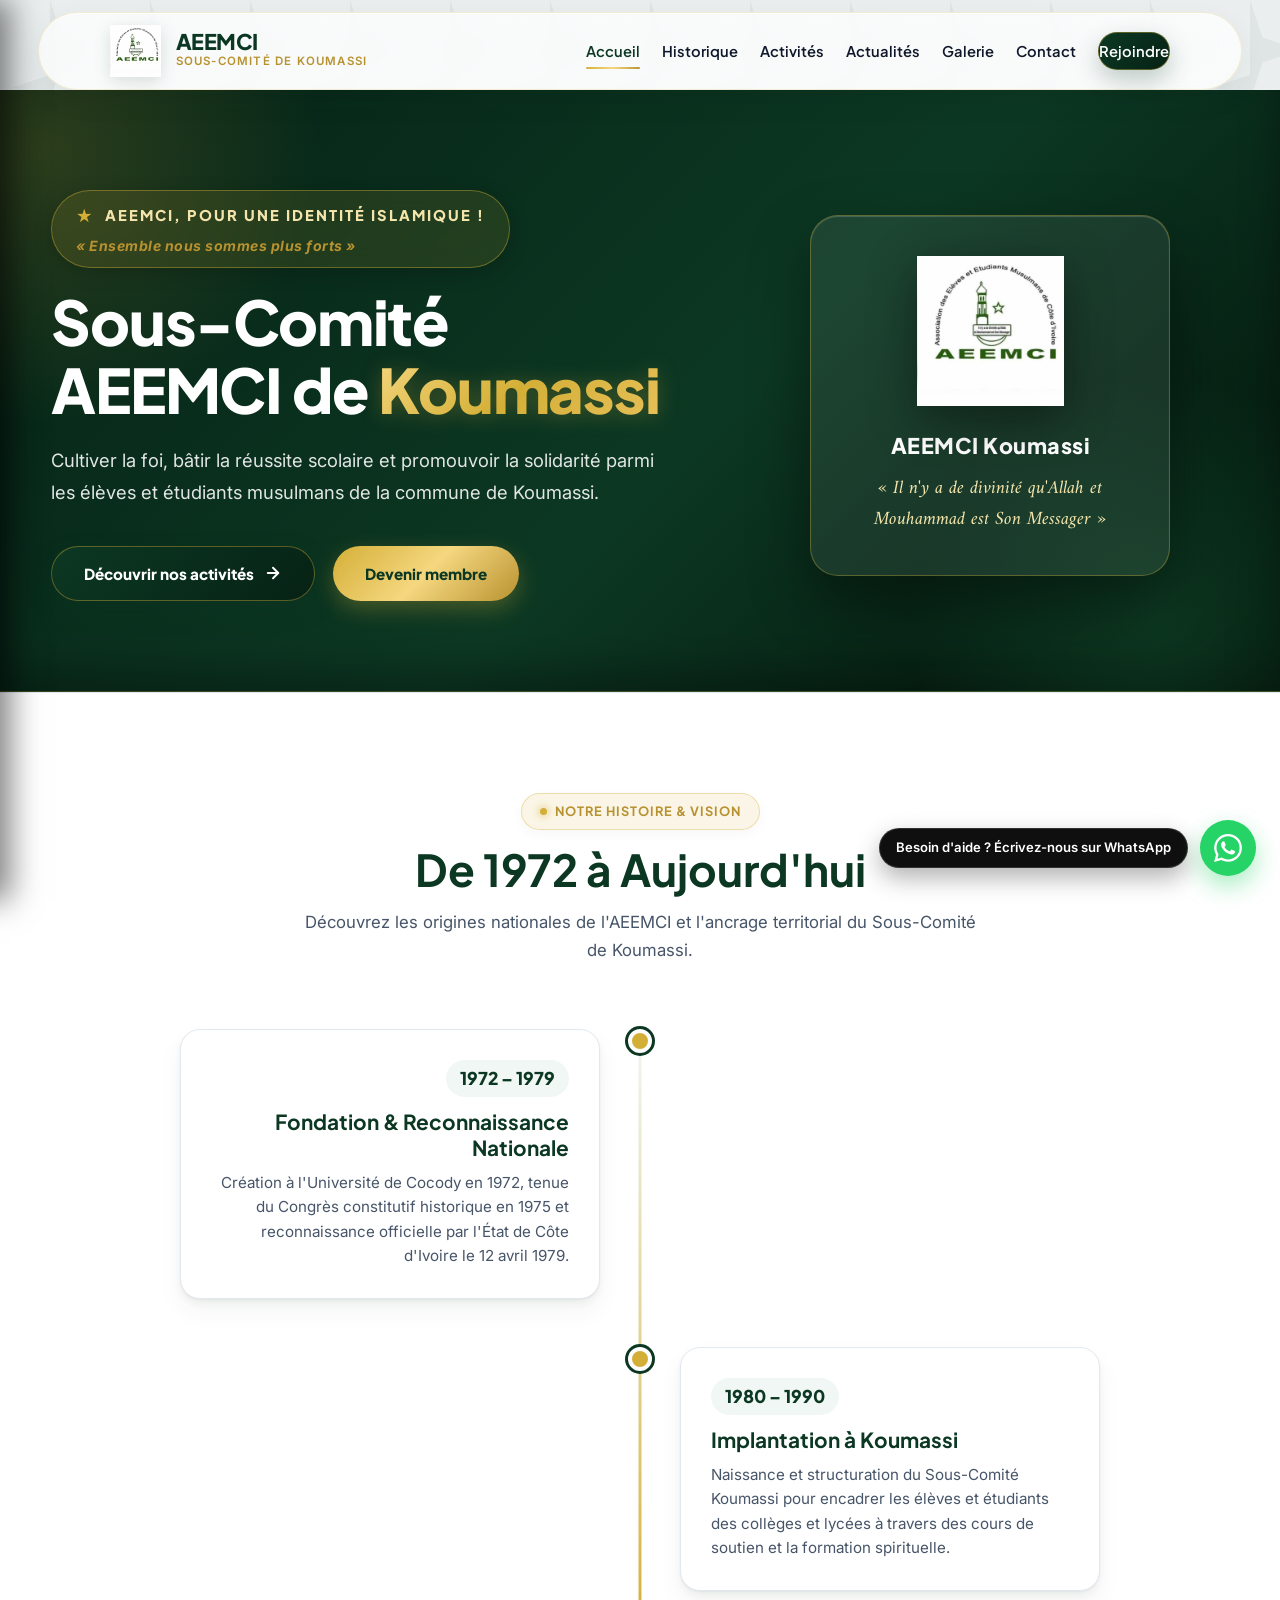
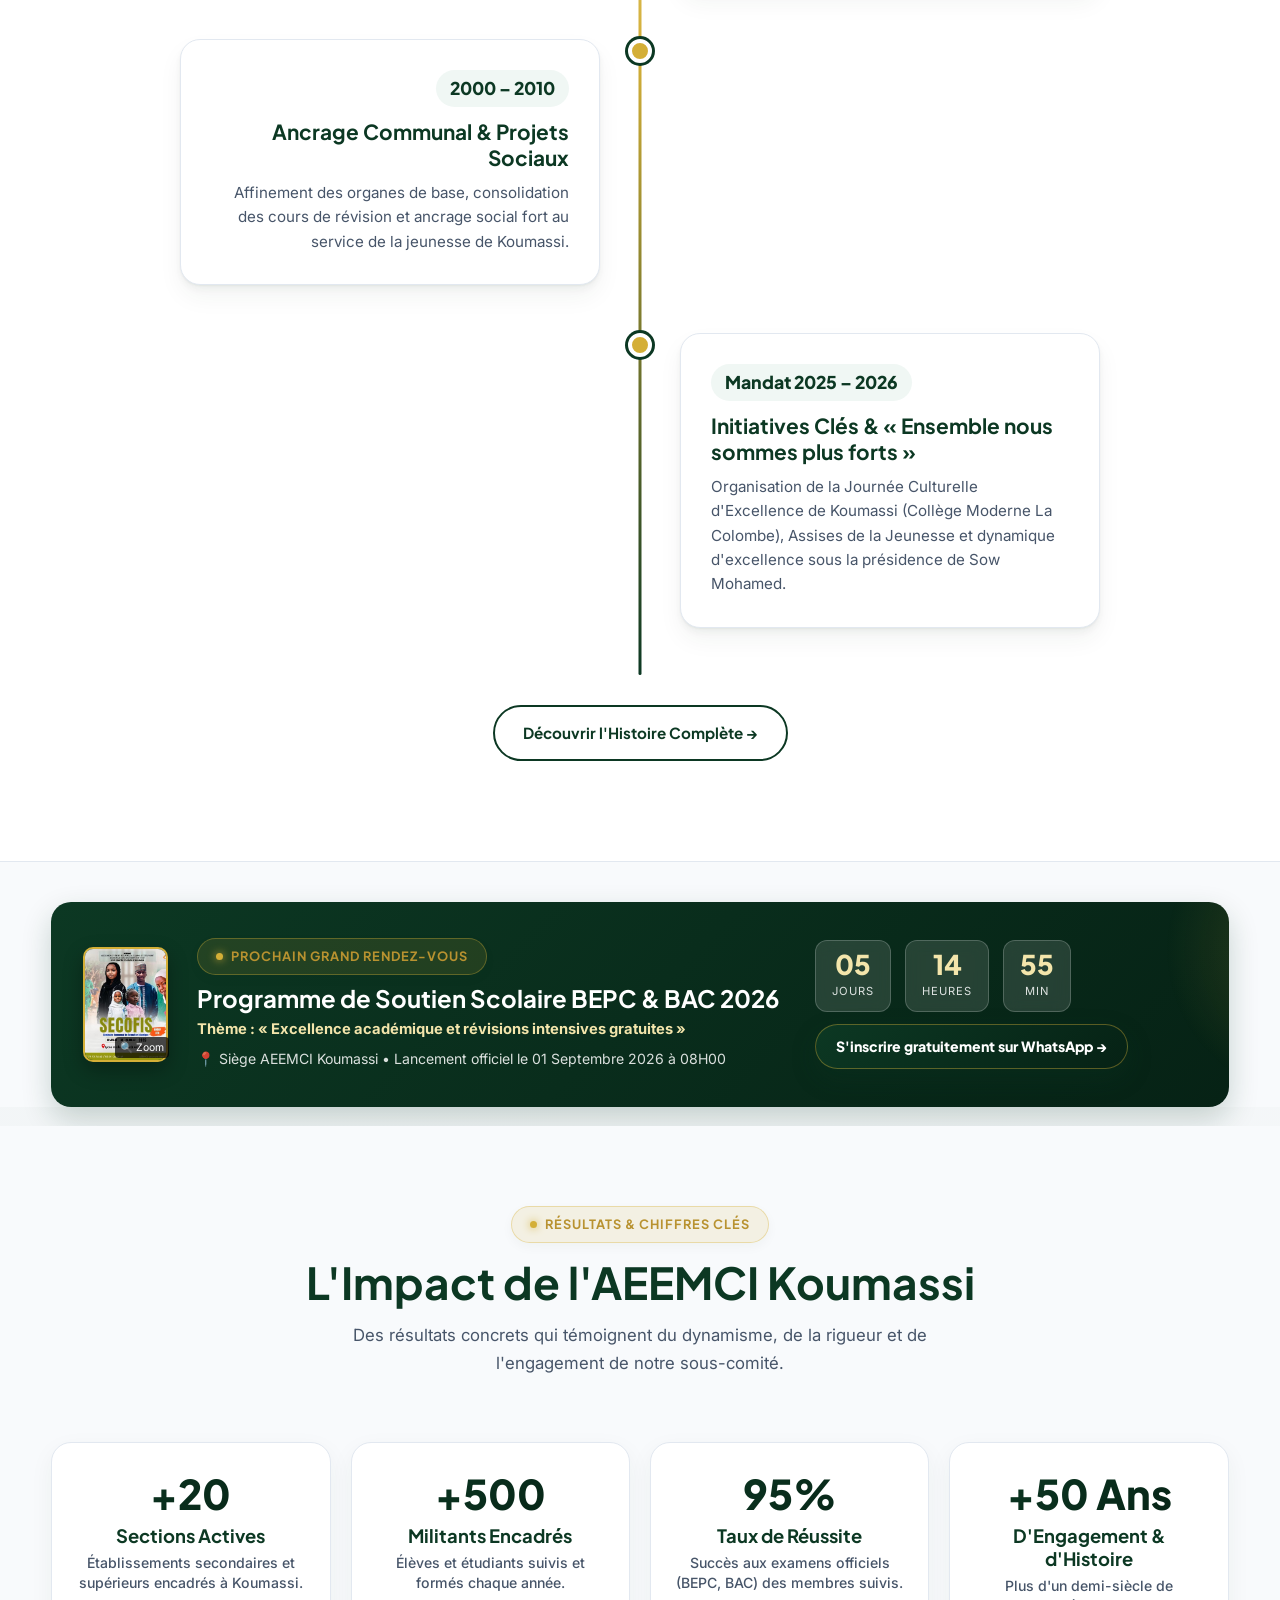
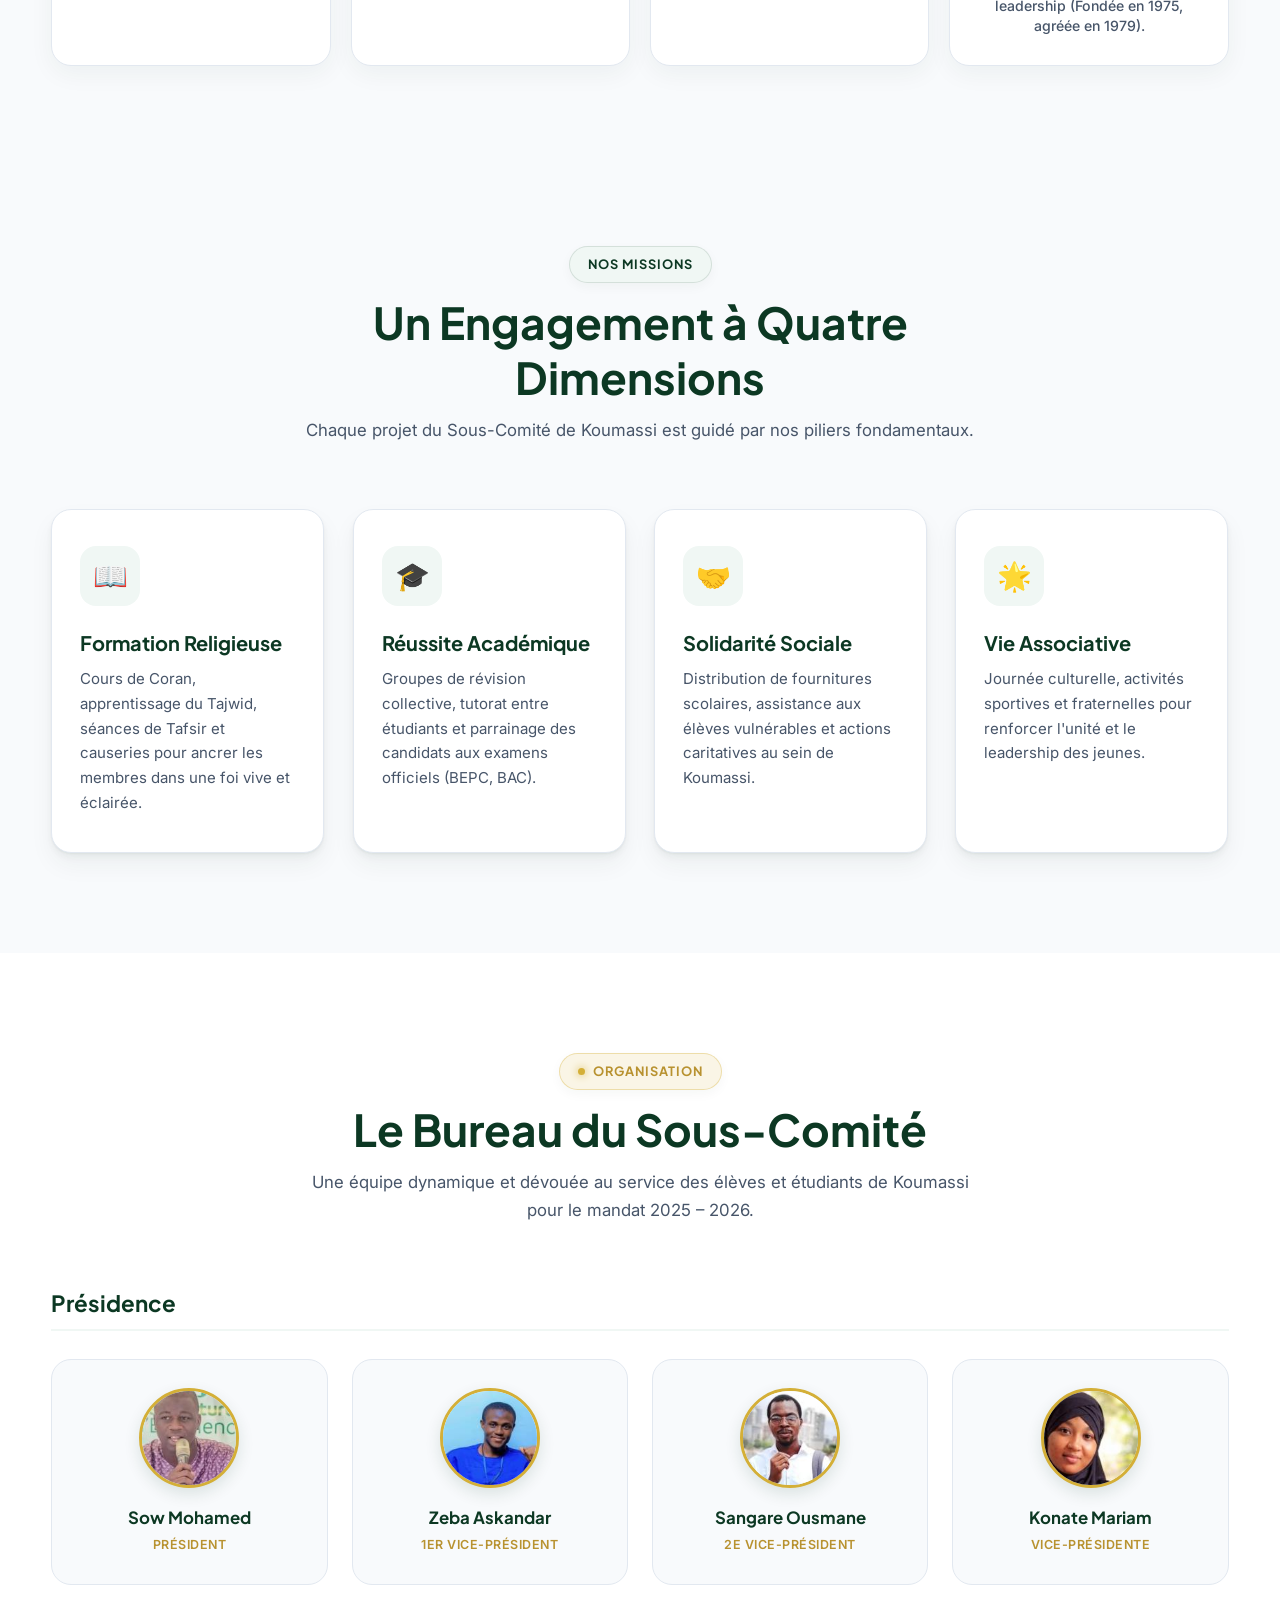
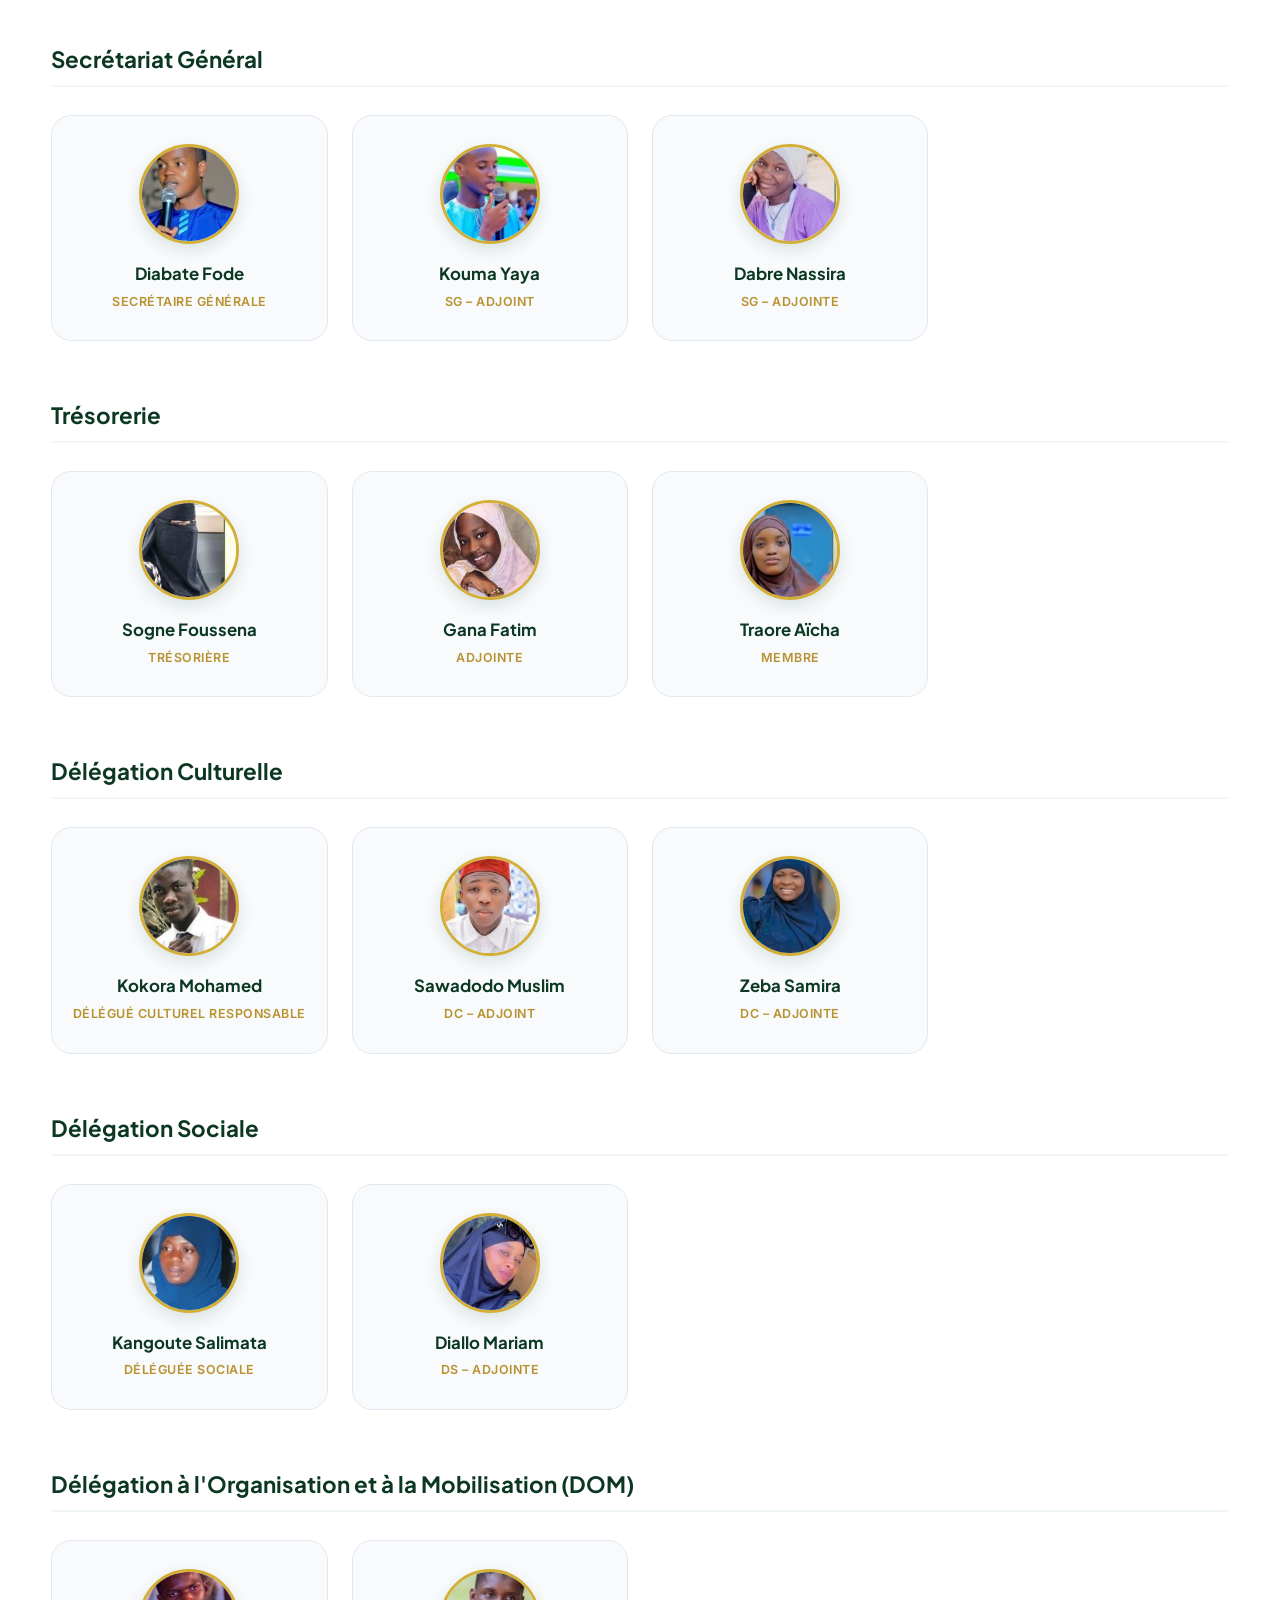
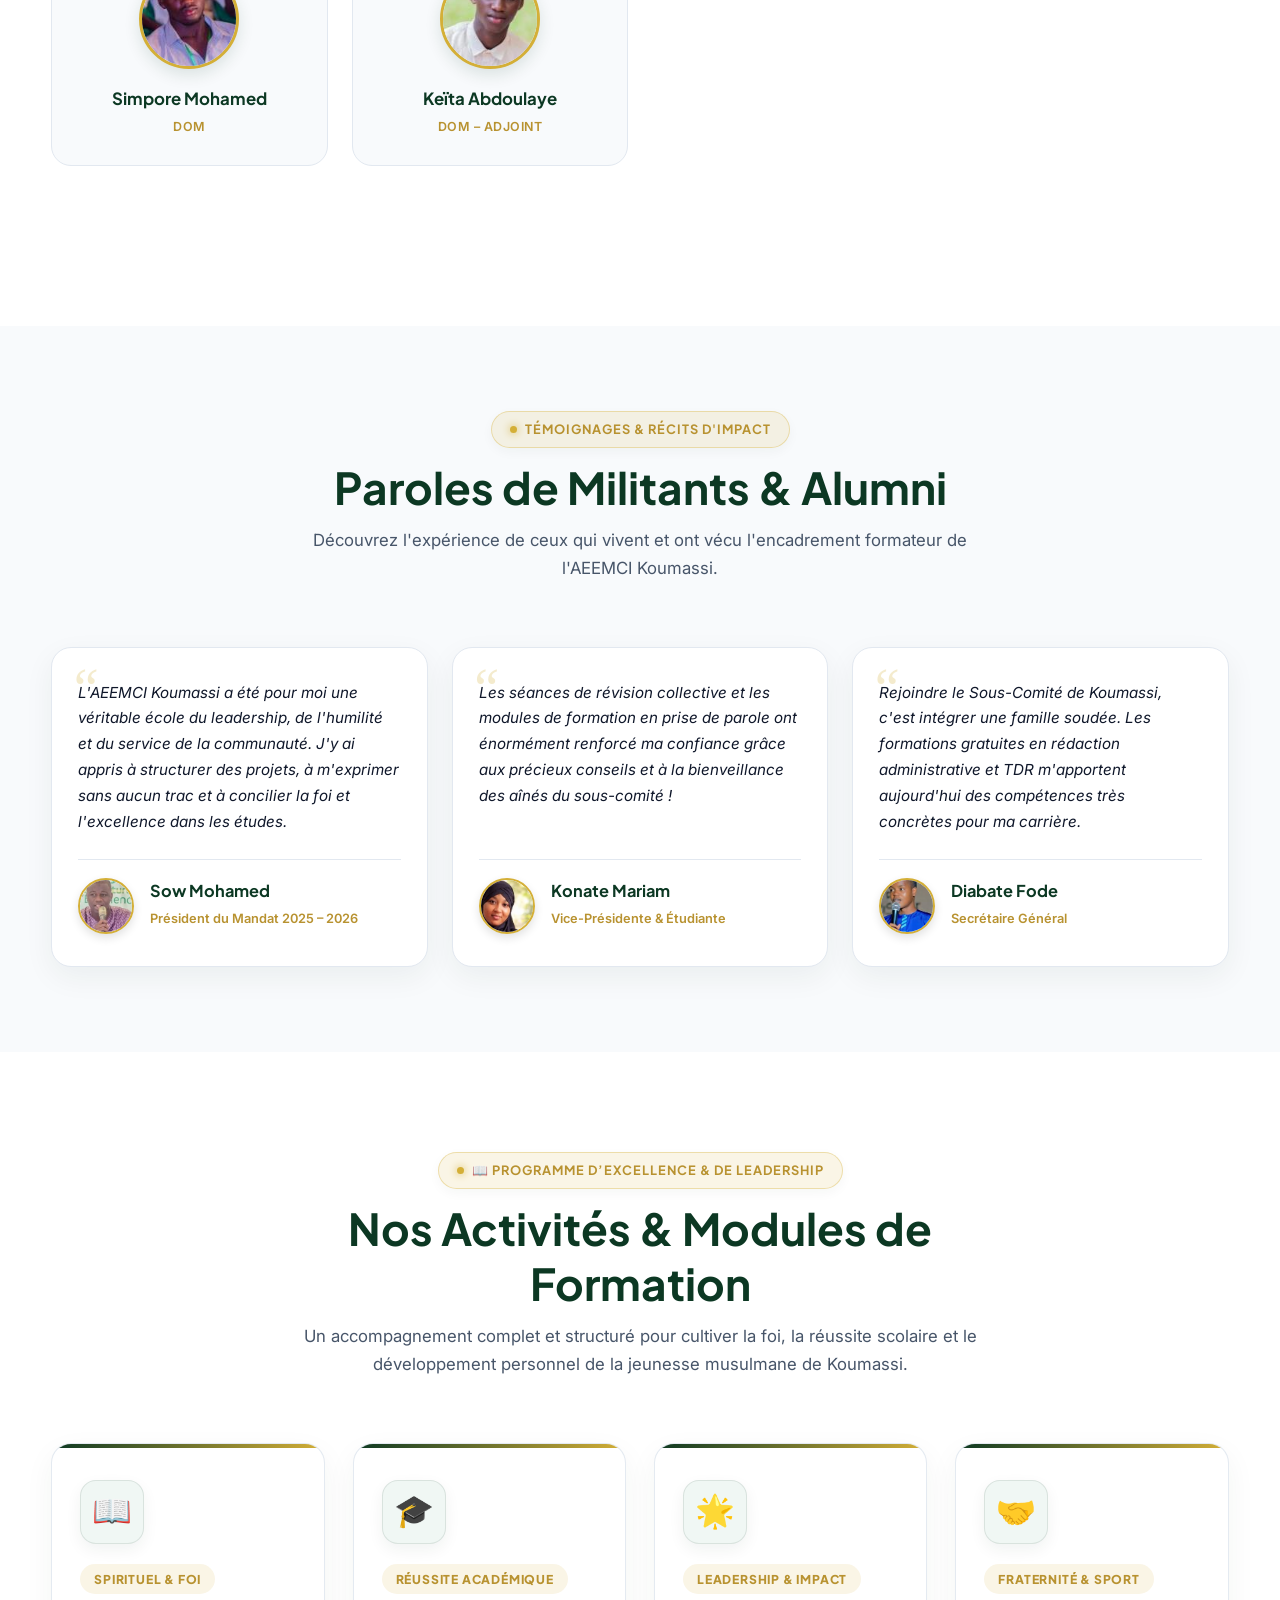
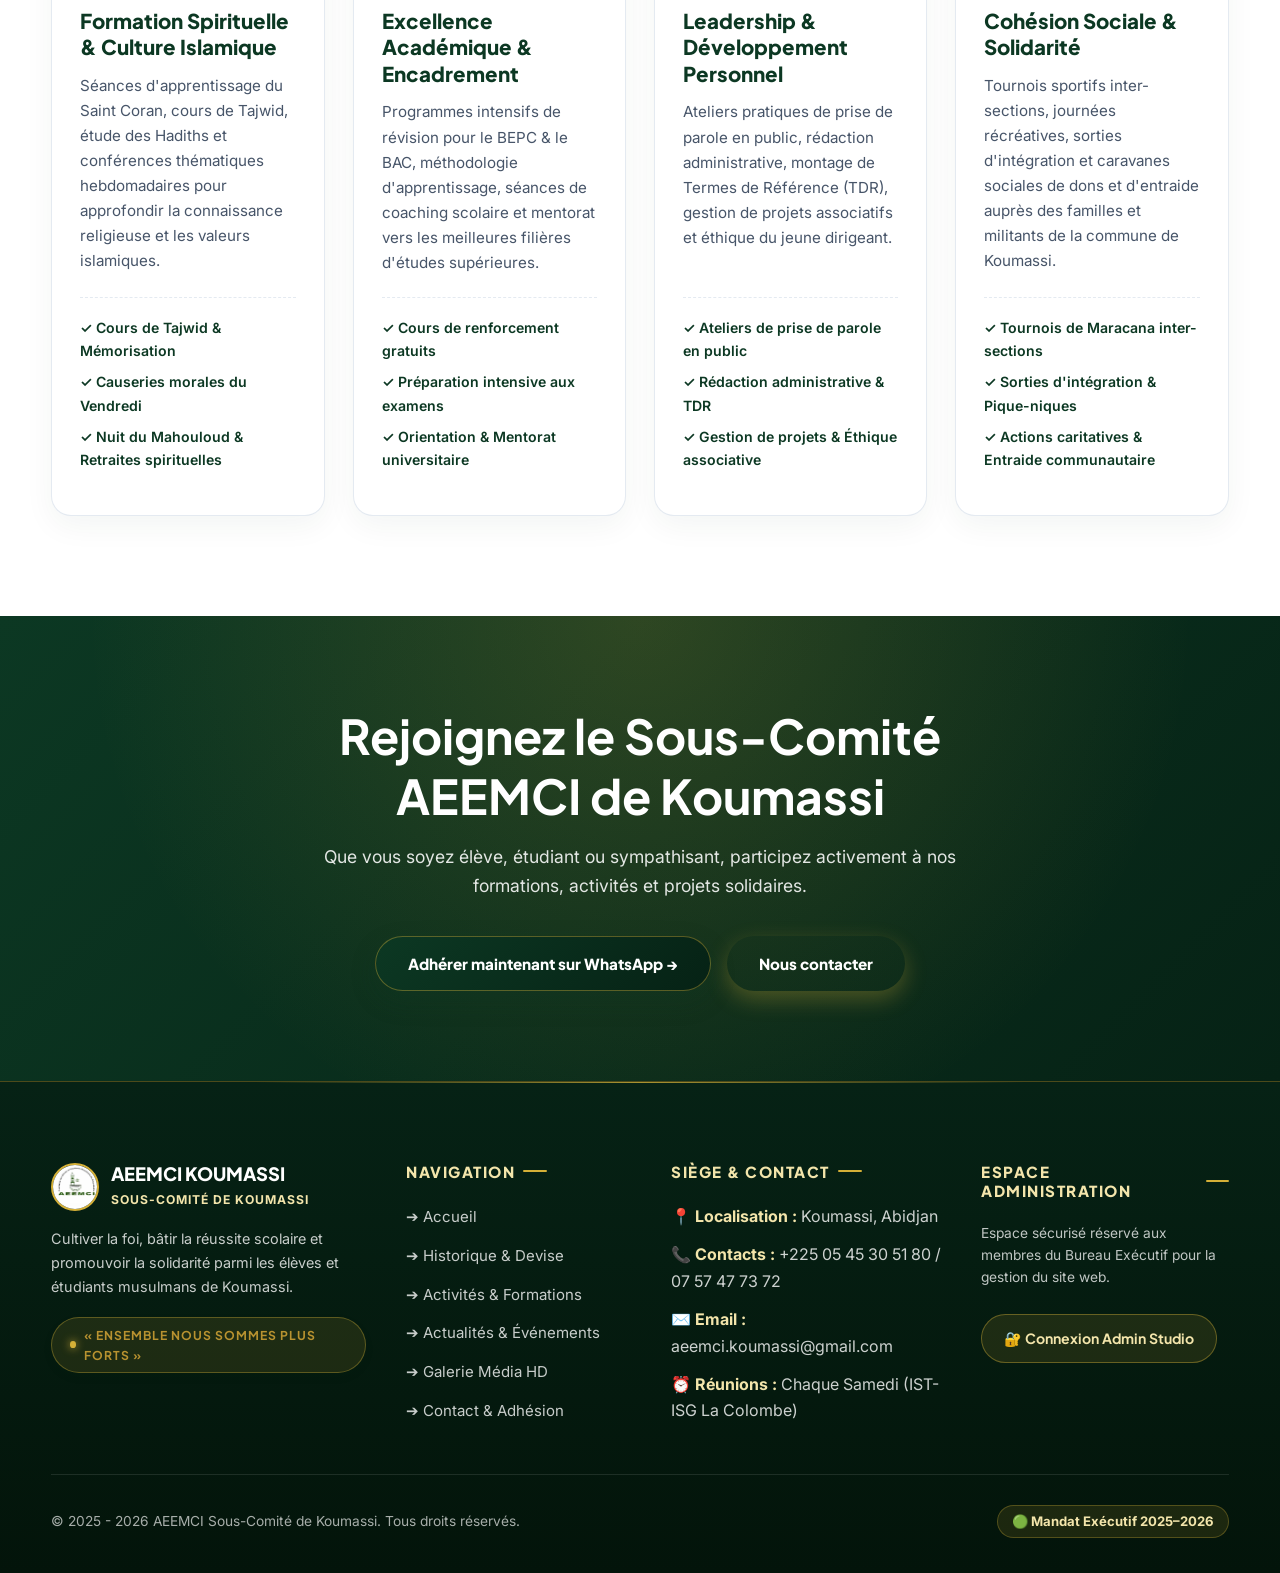
==== commit 83d8dcf9: "Mise à jour dynamique de la bannière Prochain Rendez-vous pour pointer sur l'événement à venir (Sout" ====
--- a/index.html
+++ b/index.html
@@ -207,25 +207,25 @@
   </div>
 </section>
 
-<!-- ===== WIDGET PROCHAIN ÉVÉNEMENT & COMPTE À REBOURS (MAHOULOUD 2026) ===== -->
+<!-- ===== WIDGET PROCHAIN ÉVÉNEMENT & COMPTE À REBOURS (SOUTIEN SCOLAIRE 2026) ===== -->
 <section style="padding: 40px 0 0 0; background: var(--fond-clair);">
   <div class="conteneur">
     <div class="banniere-evenement-compteur">
       <!-- Vignette Affiche Officielle -->
-      <div style="position: relative; cursor: pointer;" onclick="ouvrirAfficheModal('images/maouloud.jpg')">
-        <img loading="lazy" src="images/maouloud.jpg" alt="Affiche Nuit du Mahouloud 2026" style="width: 85px; height: 115px; object-fit: cover; border-radius: 10px; border: 2px solid var(--or); box-shadow: 0 8px 20px rgba(0,0,0,0.3); transition: transform 0.3s ease;">
+      <div style="position: relative; cursor: pointer;" onclick="ouvrirAfficheModal(document.getElementById('hero-actu-image').src)">
+        <img id="hero-actu-image" loading="lazy" src="images/secofis.jpg" alt="Affiche Prochain Événement" style="width: 85px; height: 115px; object-fit: cover; border-radius: 10px; border: 2px solid var(--or); box-shadow: 0 8px 20px rgba(0,0,0,0.3); transition: transform 0.3s ease;">
         <span style="position: absolute; bottom: 4px; right: 4px; background: rgba(0,0,0,0.7); color: #FFF; font-size: 0.65rem; padding: 2px 5px; border-radius: 4px;">🔍 Zoom</span>
       </div>
 
       <!-- Informations Événement -->
       <div>
         <span class="badge-tag or" style="margin-bottom: 8px;">Prochain Grand Rendez-vous</span>
-        <h3 style="font-size: 1.5rem; color: #FFFFFF; font-family: var(--font-titre); margin-bottom: 4px;">Nuit Du MAHOULOUD 2026</h3>
-        <div style="font-size: 0.92rem; color: var(--or-clair); font-weight: 700; margin-bottom: 6px;">
-          Thème : « Le Sermon d'Adieu : enseignements et leçons pour le musulman »
-        </div>
-        <p style="color: rgba(255,255,255,0.85); font-size: 0.88rem; margin: 0;">
-          📍 Collège Moderne La Colombe • Dans la nuit du 25 au 26 Août 2026 à partir de 20H
+        <h3 id="hero-actu-titre" style="font-size: 1.5rem; color: #FFFFFF; font-family: var(--font-titre); margin-bottom: 4px;">Programme de Soutien Scolaire BEPC &amp; BAC 2026</h3>
+        <div id="hero-actu-theme" style="font-size: 0.92rem; color: var(--or-clair); font-weight: 700; margin-bottom: 6px;">
+          Thème : « Excellence académique et révisions intensives gratuites »
+        </div>
+        <p id="hero-actu-details" style="color: rgba(255,255,255,0.85); font-size: 0.88rem; margin: 0;">
+          📍 Siège AEEMCI Koumassi • Lancement officiel le 01 Septembre 2026 à 08H00
         </p>
       </div>
 
@@ -233,21 +233,21 @@
       <div style="display: flex; flex-direction: column; align-items: flex-start; gap: 12px;">
         <div class="compte-rebours-box">
           <div class="chronometre-unite">
-            <div class="chronometre-valeur" id="compteurJours">07</div>
+            <div class="chronometre-valeur" id="compteurJours">05</div>
             <div class="chronometre-label">Jours</div>
           </div>
           <div class="chronometre-unite">
-            <div class="chronometre-valeur" id="compteurHeures">09</div>
+            <div class="chronometre-valeur" id="compteurHeures">14</div>
             <div class="chronometre-label">Heures</div>
           </div>
           <div class="chronometre-unite">
-            <div class="chronometre-valeur" id="compteurMinutes">15</div>
+            <div class="chronometre-valeur" id="compteurMinutes">55</div>
             <div class="chronometre-label">Min</div>
           </div>
         </div>
 
-        <a href="https://chat.whatsapp.com/KUd1Zmc2JEfBsIWdH5HPdm" target="_blank" rel="noopener" class="bouton-cta-primaire" style="background: var(--or-gradient); color: #000000; border: none; padding: 10px 20px; font-size: 0.88rem;">
-          Réserver ma place sur WhatsApp →
+        <a href="https://wa.me/2250545305180?text=Assalamu%20alaykum,%20je%20souhaite%20m'inscrire%20au%20programme%20de%20Soutien%20Scolaire%20BEPC%20%26%20BAC" target="_blank" rel="noopener" class="bouton-cta-primaire" style="background: var(--or-gradient); color: #000000; border: none; padding: 10px 20px; font-size: 0.88rem;">
+          S'inscrire gratuitement sur WhatsApp →
         </a>
       </div>
     </div>
@@ -554,16 +554,16 @@
 
     <div class="grille-temoignages" style="display: grid; grid-template-columns: repeat(auto-fit, minmax(280px, 1fr)); gap: 24px;">
 
-      <!-- Témoignage 1 : Sow Mohamed -->
-      <div class="carte-temoignage">
-        <p class="citation-texte">
+      <!-- Témoignage 1 : Mot du Président Sow Mohamed -->
+      <div class="carte-temoignage mot-du-president">
+        <p id="site-mot-president" class="citation-texte">
           L'AEEMCI Koumassi a été pour moi une véritable école du leadership, de l'humilité et du service de la communauté. J'y ai appris à structurer des projets, à m'exprimer sans aucun trac et à concilier la foi et l'excellence dans les études.
         </p>
         <div class="auteur-temoignage">
-          <img loading="lazy" src="images/membres/sow-mohamed.jpg" alt="Sow Mohamed" class="avatar-temoignage" onerror="this.src='images/logo.png';">
+          <img id="site-photo-president" loading="lazy" src="images/membres/sow-mohamed.jpg" alt="Sow Mohamed" class="avatar-temoignage" onerror="this.src='images/logo.png';">
           <div class="infos-auteur">
-            <h4>Sow Mohamed</h4>
-            <span>Président du Mandat 2025 – 2026</span>
+            <h4 id="site-nom-president">Sow Mohamed</h4>
+            <span id="site-titre-president">Président du Mandat 2025 – 2026</span>
           </div>
         </div>
       </div>
@@ -741,10 +741,10 @@
       <div class="pied-colonne">
         <h4>Siège &amp; Contact</h4>
         <ul>
-          <li><span style="color: var(--or-clair); font-weight: 700;">📍 Localisation :</span> Koumassi, Abidjan</li>
-          <li><span style="color: var(--or-clair); font-weight: 700;">📞 Contacts :</span> +225 05 45 30 51 80 / 07 57 47 73 72</li>
-          <li><span style="color: var(--or-clair); font-weight: 700;">✉️ Email :</span> aeemci.koumassi@gmail.com</li>
-          <li><span style="color: var(--or-clair); font-weight: 700;">⏰ Réunions :</span> Chaque Samedi (IST-ISG La Colombe)</li>
+          <li><span style="color: var(--or-clair); font-weight: 700;">📍 Localisation :</span> <span id="site-contact-adresse" class="publicFooterAdresse">Koumassi, Abidjan</span></li>
+          <li><span style="color: var(--or-clair); font-weight: 700;">📞 Contacts :</span> <span id="site-contact-phone" class="publicFooterTel">+225 05 45 30 51 80 / 07 57 47 73 72</span></li>
+          <li><span style="color: var(--or-clair); font-weight: 700;">✉️ Email :</span> <span id="site-contact-email" class="publicFooterEmail">aeemci.koumassi@gmail.com</span></li>
+          <li><span style="color: var(--or-clair); font-weight: 700;">⏰ Réunions :</span> <span id="site-contact-horaires" class="publicFooterHoraires">Chaque Samedi (IST-ISG La Colombe)</span></li>
         </ul>
       </div>
 
@@ -827,5 +827,6 @@
   </div>
 </div>
 
+<script src="js/main.js"></script>
 </body>
 </html>
--- a/css/style.css
+++ b/css/style.css
@@ -29,8 +29,10 @@
   
   --rayon-carte    : 20px;
   --rayon-bouton   : 50px;
-  --ombre-douce    : 0 12px 35px -10px rgba(12, 56, 35, 0.08);
-  --ombre-survol   : 0 24px 50px -12px rgba(12, 56, 35, 0.18);
+  --ombre-douce    : 0 1px 2px rgba(12, 56, 35, 0.05), 0 4px 8px rgba(12, 56, 35, 0.05), 0 12px 24px rgba(12, 56, 35, 0.05);
+  --ombre-survol   : 0 2px 4px rgba(12, 56, 35, 0.07), 0 10px 20px rgba(12, 56, 35, 0.1), 0 20px 40px rgba(12, 56, 35, 0.15);
+  --pattern-geometric: url("data:image/svg+xml,%3Csvg xmlns='http://www.w3.org/2000/svg' width='80' height='80' viewBox='0 0 80 80'%3E%3Cg fill-rule='evenodd'%3E%3Cg fill='%230C3823' fill-opacity='0.05'%3E%3Cpath d='M0 0h80v80H0z'/%3E%3Cpath d='M40 0l10 30 30 10-30 10-10 30-30-10 30-10z'/%3E%3C/g%3E%3C/g%3E%3C/svg%3E");
+
   --transition     : all 0.35s cubic-bezier(0.34, 1.56, 0.64, 1);
 }
 
@@ -49,13 +51,24 @@
   font-family: var(--font-corps);
   color: var(--texte-sombre);
   background-color: var(--fond-clair);
-  background-image: 
+  background-image:
     radial-gradient(circle at 10% 20%, rgba(12, 56, 35, 0.03) 0%, transparent 40%),
     radial-gradient(circle at 90% 80%, rgba(212, 175, 55, 0.04) 0%, transparent 40%);
   line-height: 1.65;
   overflow-x: hidden;
   -webkit-font-smoothing: antialiased;
 }
+
+body::before {
+  content: "";
+  position: fixed;
+  inset: 0;
+  background-image: var(--pattern-geometric);
+  background-size: 100px 100px;
+  z-index: -1;
+  pointer-events: none;
+}
+
 
 img {
   max-width: 100%;
@@ -152,17 +165,23 @@
 .bouton-cta-primaire::after {
   content: "";
   position: absolute;
-  top: -50%;
-  left: -60%;
-  width: 40%;
-  height: 200%;
-  background: linear-gradient(90deg, transparent, rgba(255, 255, 255, 0.3), transparent);
-  transform: rotate(25deg);
-  transition: left 0.75s ease;
+  top: 0;
+  left: -150%;
+  width: 50%;
+  height: 100%;
+  background: linear-gradient(
+    90deg,
+    transparent,
+    rgba(255, 255, 255, 0.2),
+    transparent
+  );
+  transform: skewX(-20deg);
+  transition: none;
 }
 
 .bouton-cta-primaire:hover::after {
-  left: 140%;
+  left: 150%;
+  transition: left 0.8s ease-in-out;
 }
 
 .bouton-cta-primaire:hover {
@@ -223,11 +242,13 @@
   width: min(1240px, 94%);
   margin: 12px auto 0 auto;
   border-radius: 50px;
-  background: rgba(255, 255, 255, 0.88) !important;
-  backdrop-filter: blur(20px) saturate(180%) !important;
-  -webkit-backdrop-filter: blur(20px) saturate(180%) !important;
-  border: 1px solid rgba(212, 175, 55, 0.3) !important;
-  box-shadow: 0 12px 35px rgba(12, 56, 35, 0.08) !important;
+  background: rgba(255, 255, 255, 0.75) !important;
+  backdrop-filter: blur(15px) saturate(160%) !important;
+  -webkit-backdrop-filter: blur(15px) saturate(160%) !important;
+  border: 1px solid rgba(212, 175, 55, 0.2) !important;
+  box-shadow:
+    inset 0 1px 0 0 rgba(255, 255, 255, 0.4),
+    0 10px 30px rgba(12, 56, 35, 0.06) !important;
   padding: 4px 24px;
   transition: var(--transition);
 }
@@ -345,6 +366,27 @@
 }
 
 /* ---------- Hero Section (2026 EXECUTIVE LUXURY BANNER) ---------- */
+@keyframes heroEntrance {
+  from { opacity: 0; transform: translateY(20px); }
+  to { opacity: 1; transform: translateY(0); }
+}
+
+.hero-moderne .slogan-majestueux-box,
+.hero-moderne .hero-titre,
+.hero-moderne .hero-description,
+.hero-moderne .hero-actions,
+.hero-moderne .hero-carte-visuelle {
+  opacity: 0;
+  animation: heroEntrance 0.8s ease forwards;
+}
+
+/* Staggered delays for a professional sequence */
+.hero-moderne .slogan-majestueux-box { animation-delay: 0.1s; }
+.hero-moderne .hero-titre { animation-delay: 0.3s; }
+.hero-moderne .hero-description { animation-delay: 0.5s; }
+.hero-moderne .hero-actions { animation-delay: 0.7s; }
+.hero-moderne .hero-carte-visuelle { animation-delay: 0.9s; }
+
 .hero-moderne {
   position: relative;
   padding: 100px 0 90px;
@@ -1360,6 +1402,19 @@
   }
 }
 
+/* ---------- Animations de Révélation au Défilement ---------- */
+.reveal {
+  opacity: 0;
+  transform: translateY(30px);
+  transition: opacity 0.8s ease-out, transform 0.8s ease-out;
+  will-change: opacity, transform;
+}
+
+.reveal.active {
+  opacity: 1;
+  transform: translateY(0);
+}
+
 /* =========================================================
    MENU LATÉRAL COULISSANT (SIDEBAR DARK MODE STYLE GEMINI)
    ========================================================= */
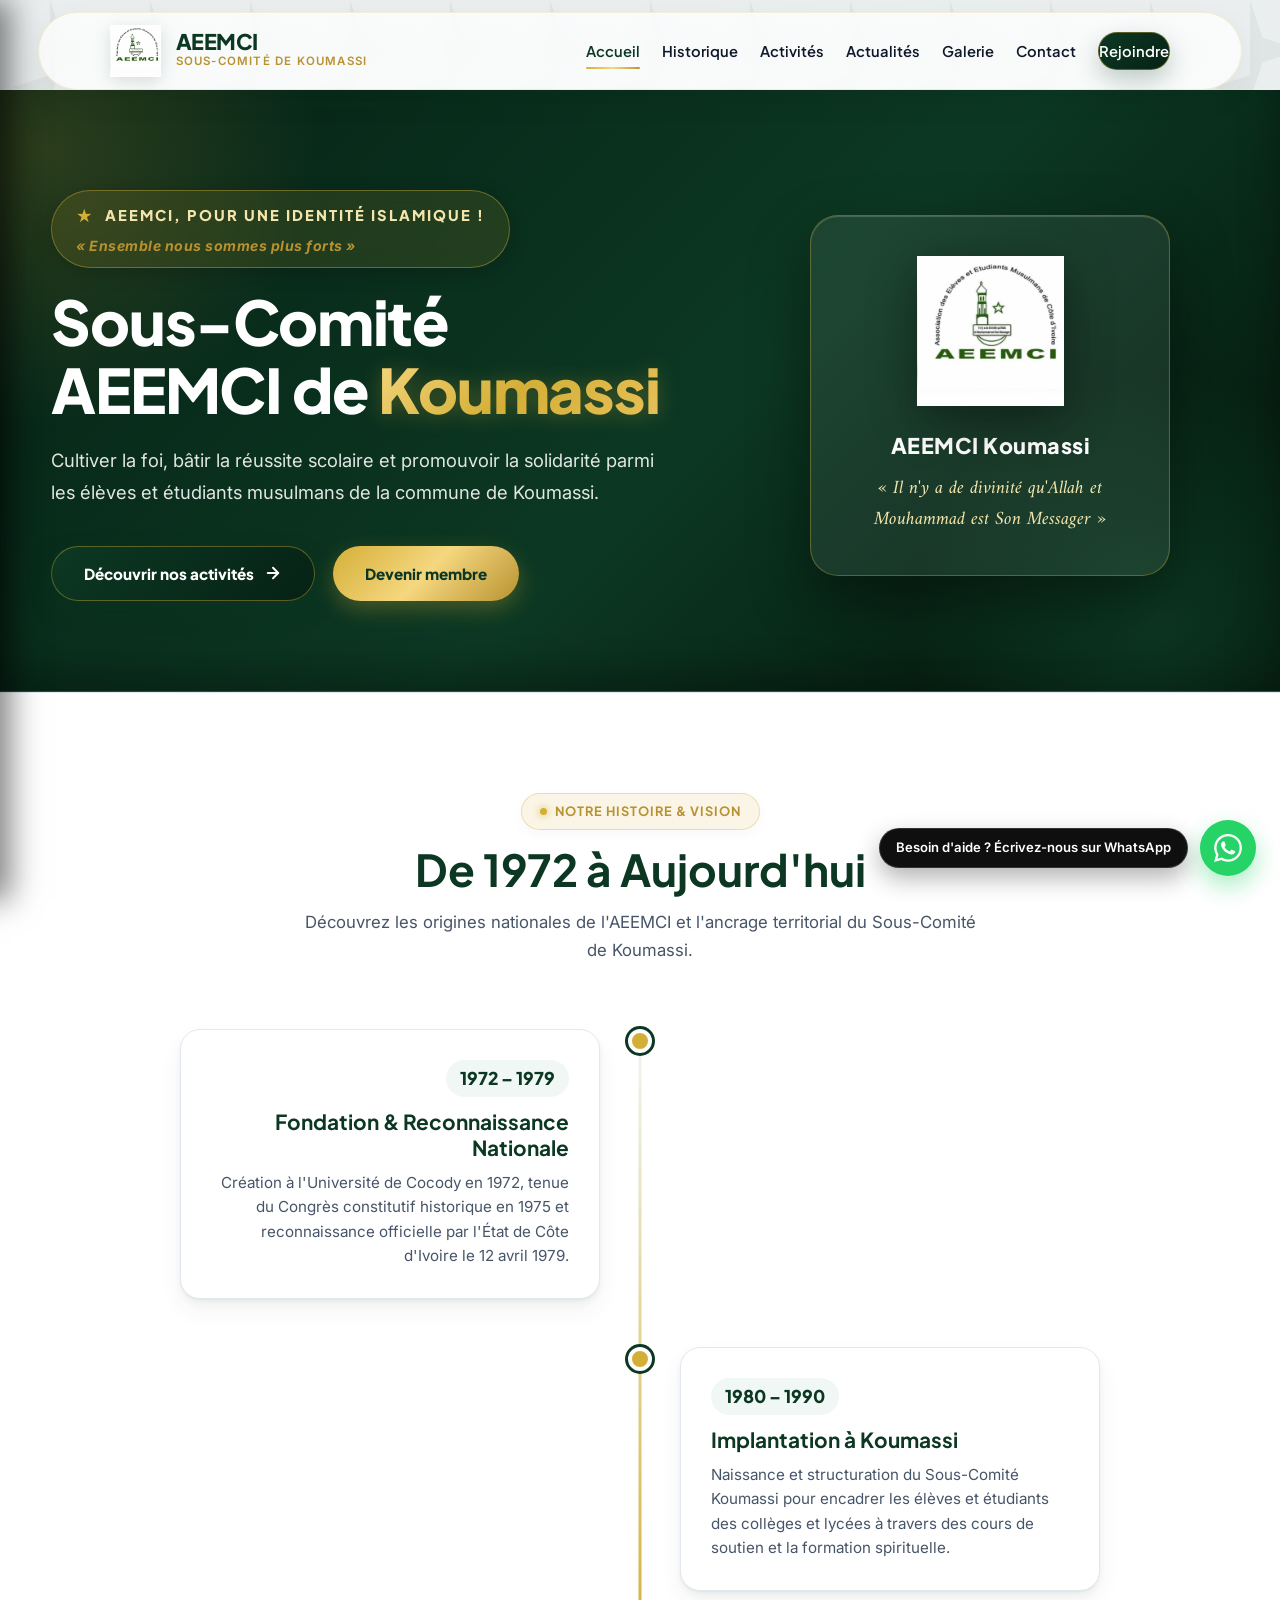
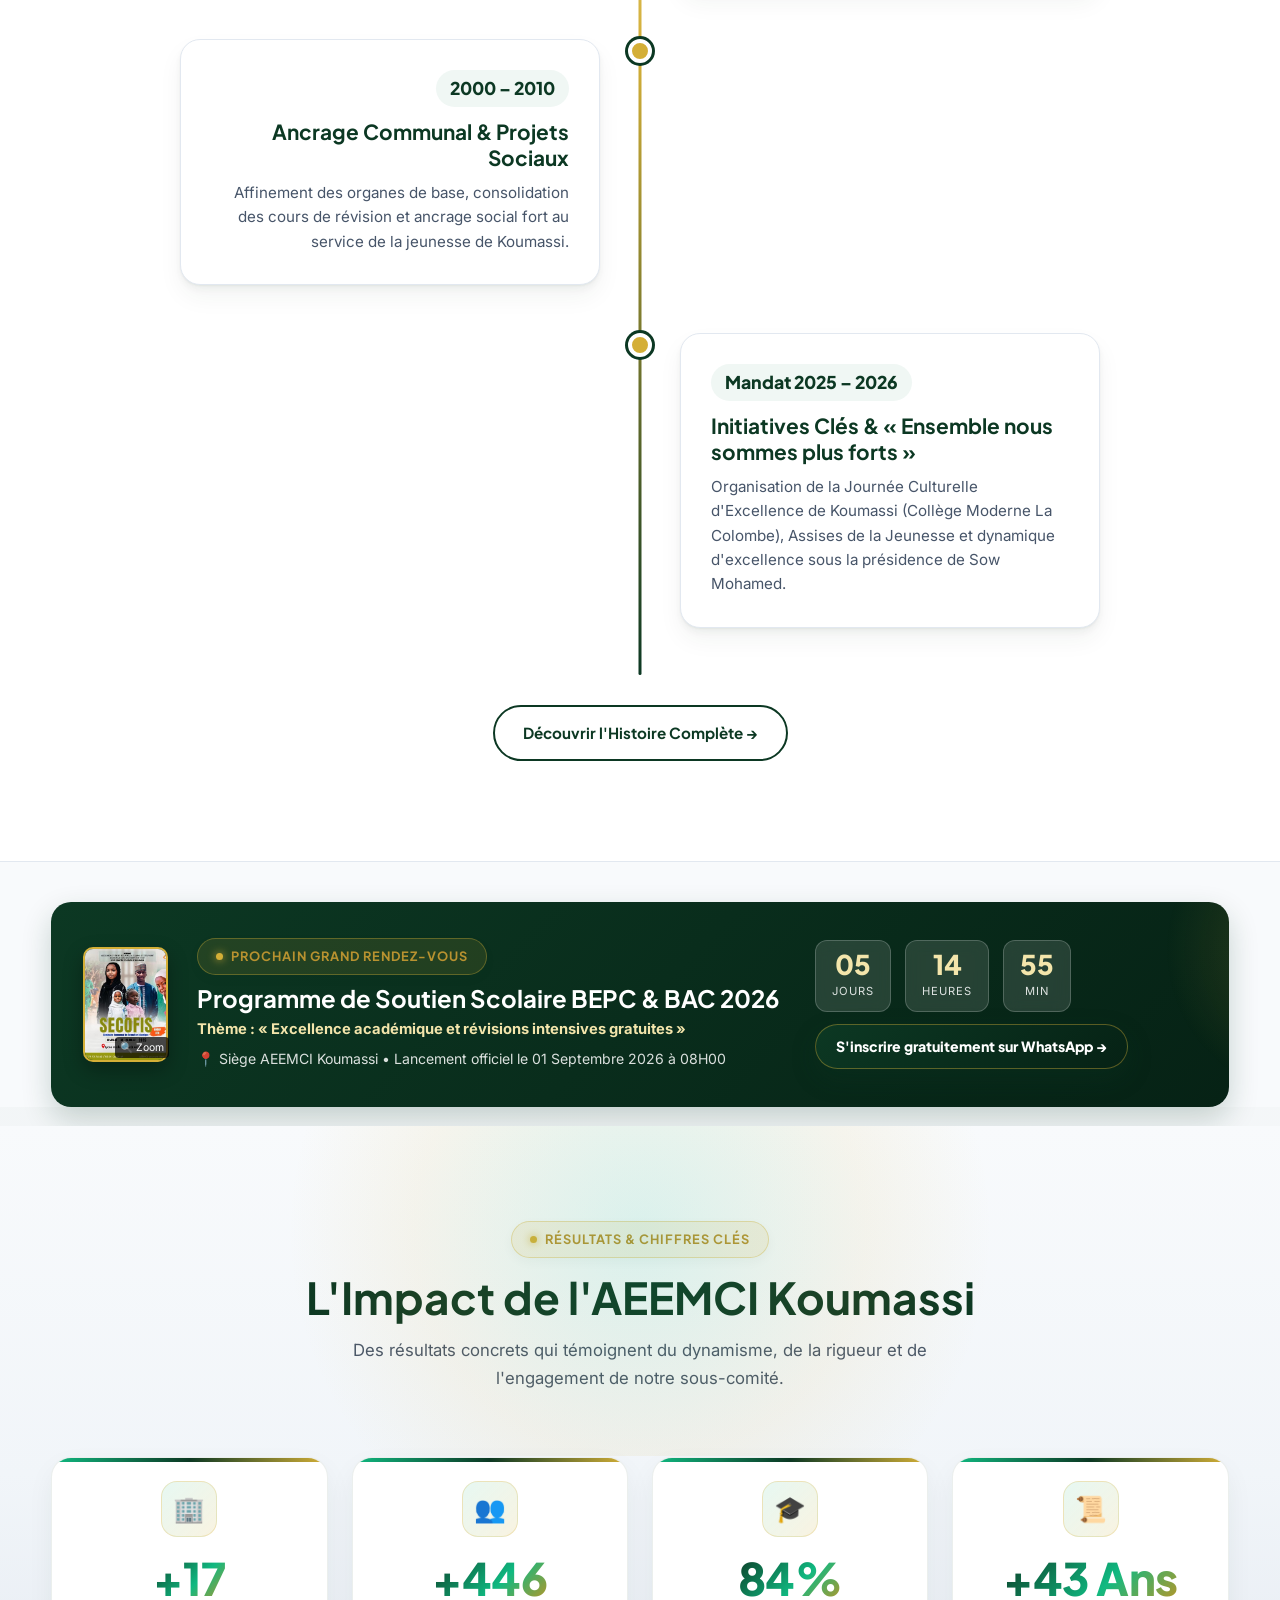
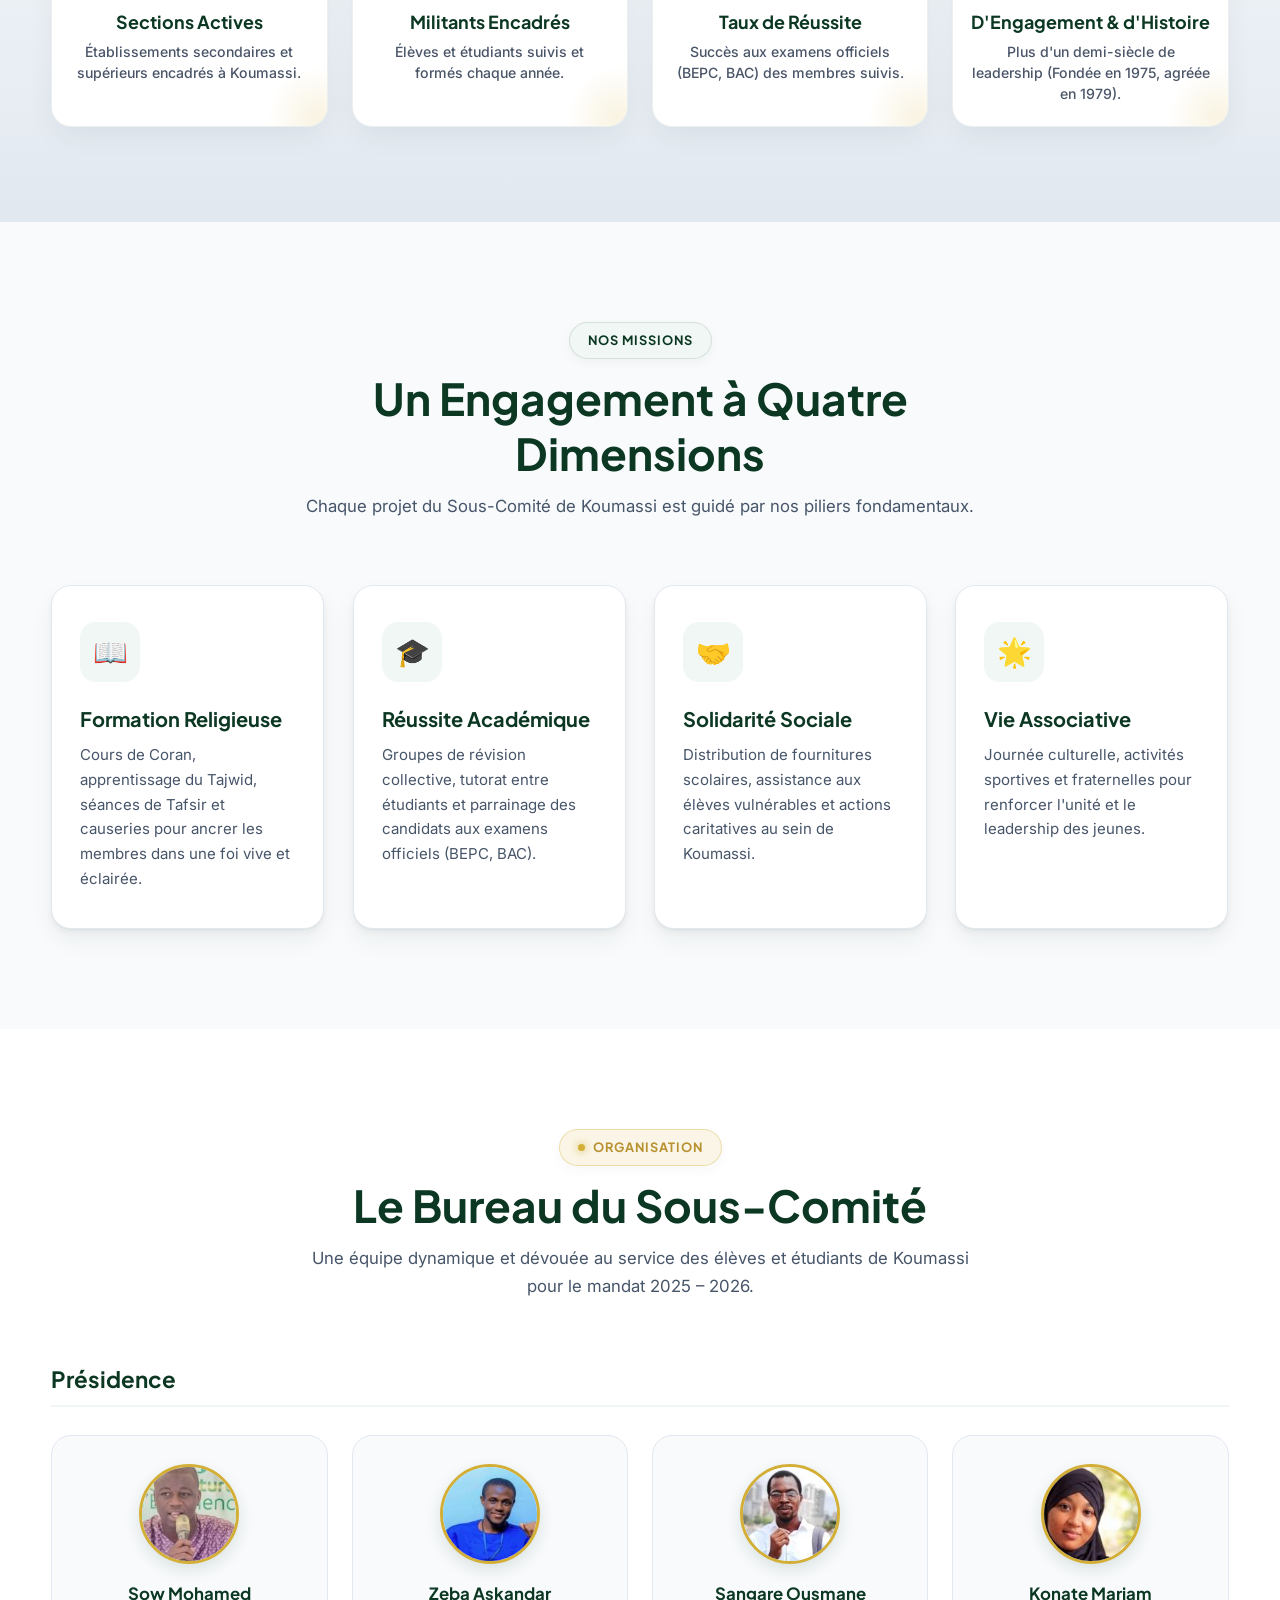
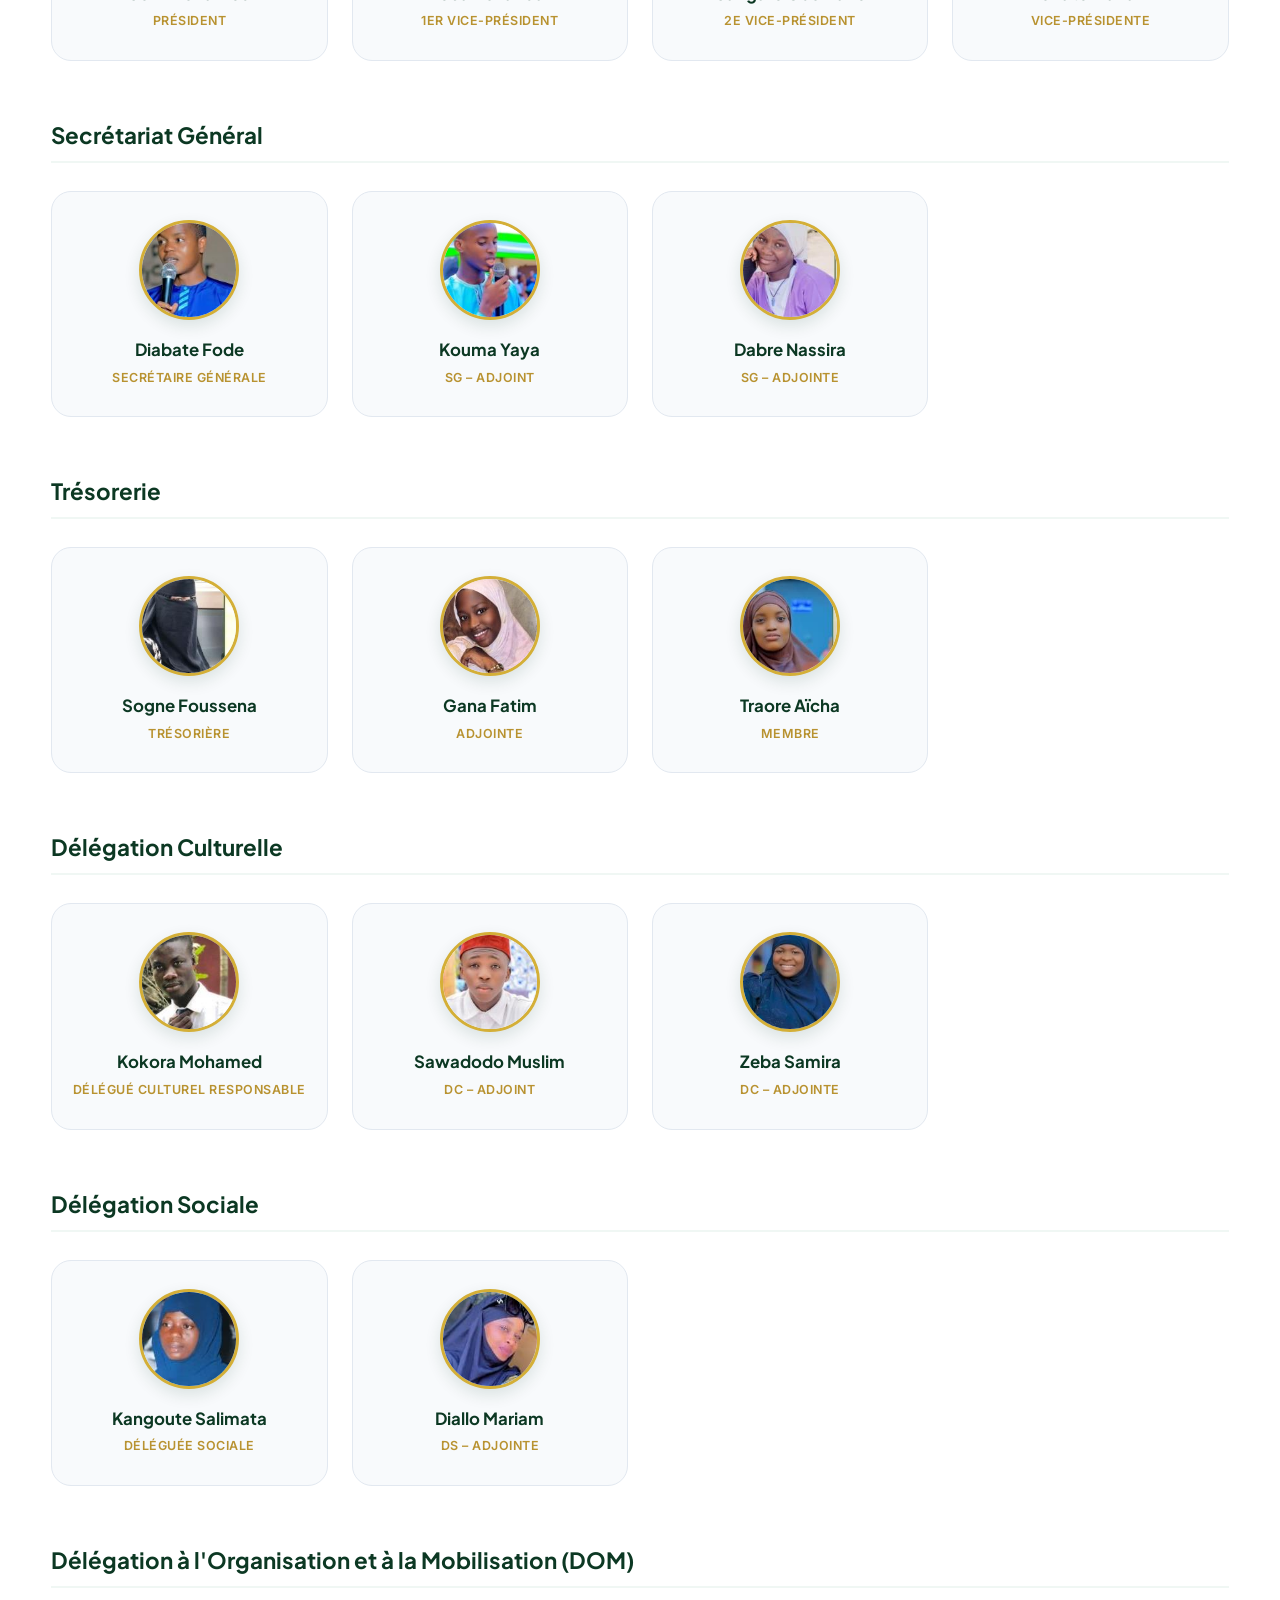
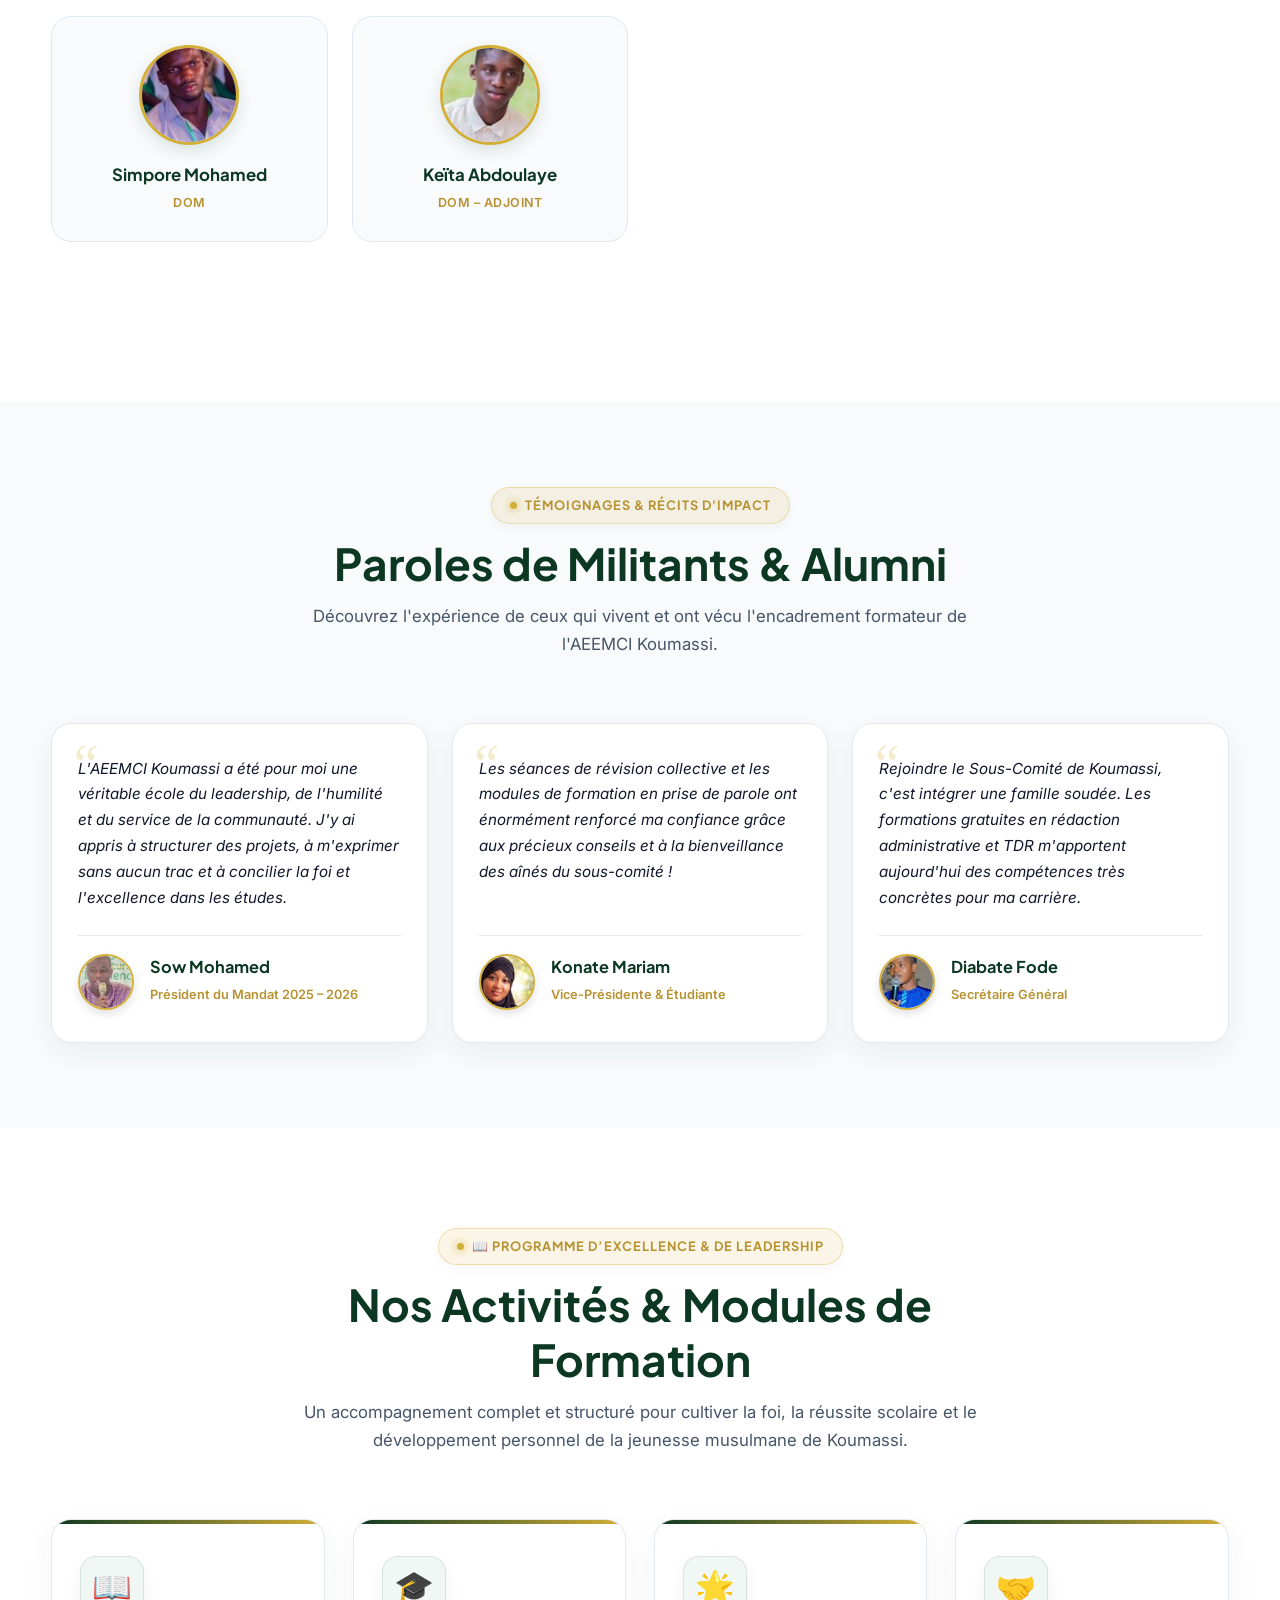
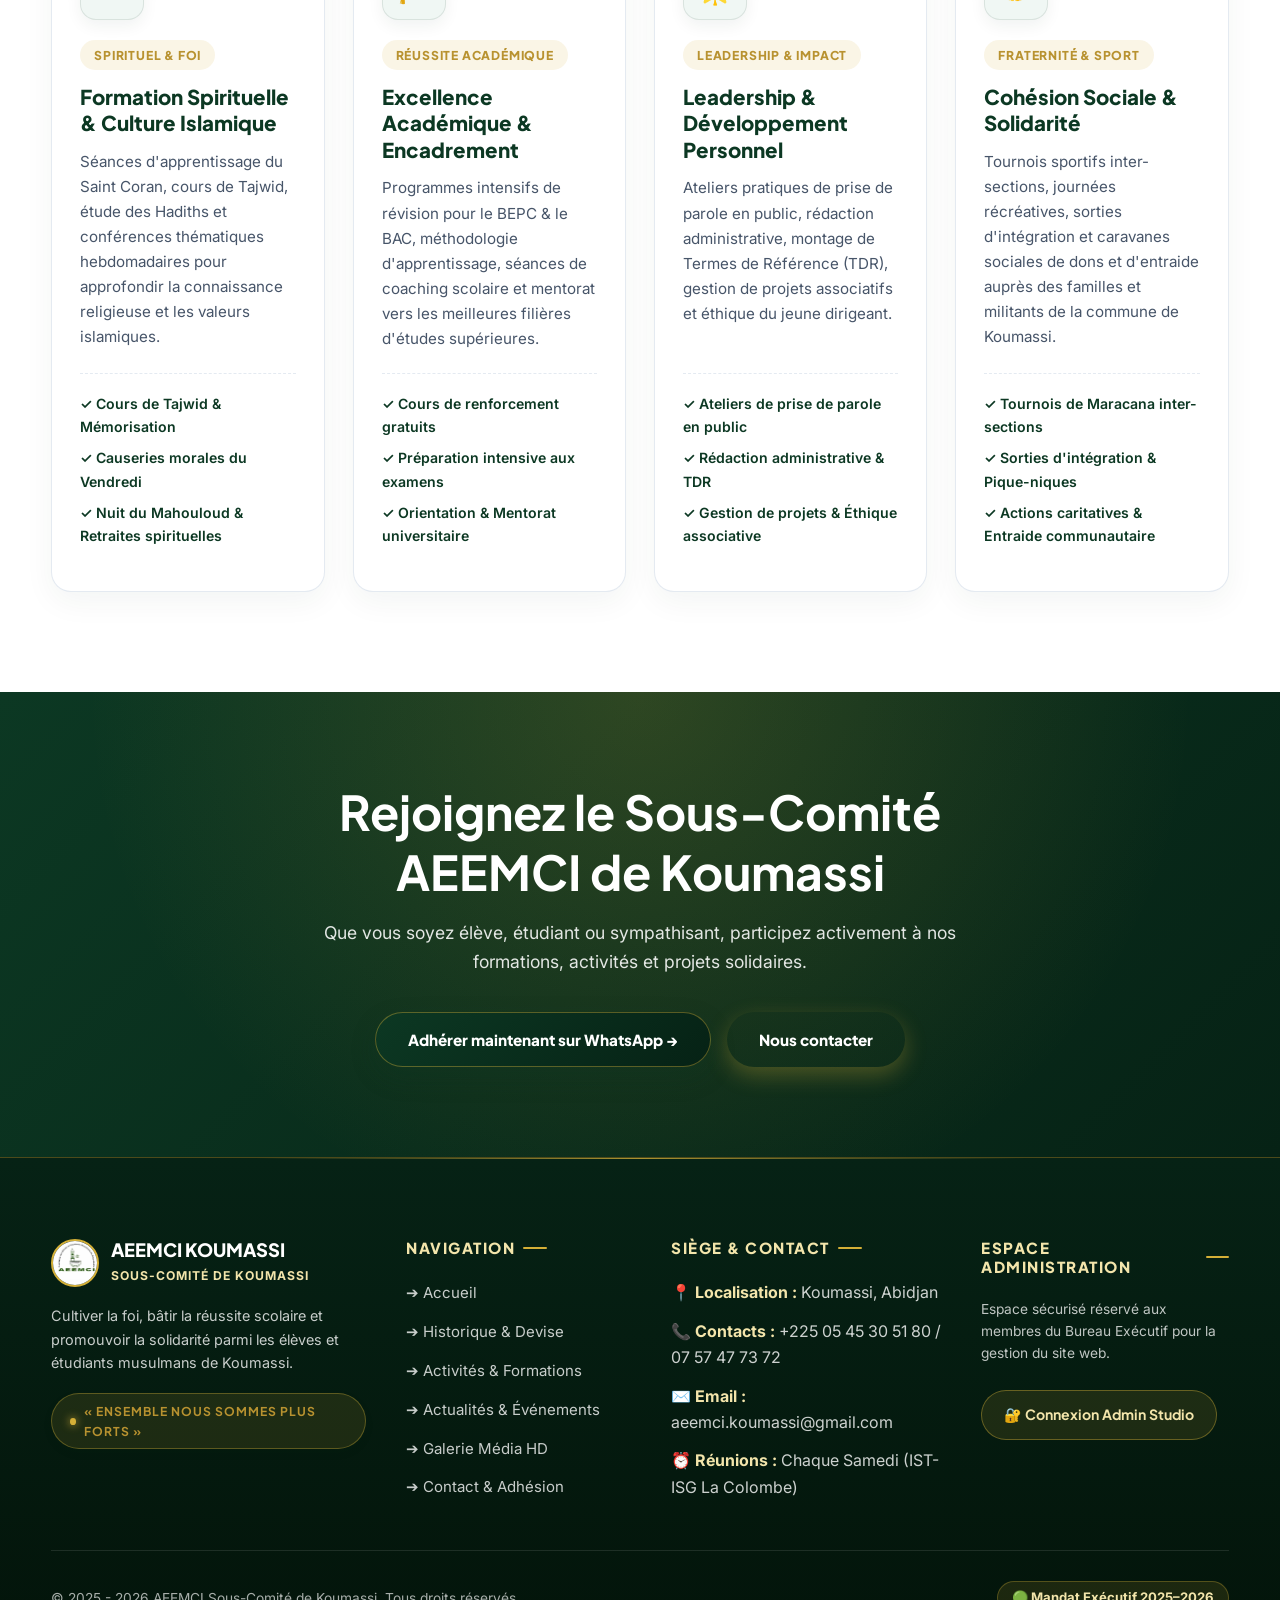
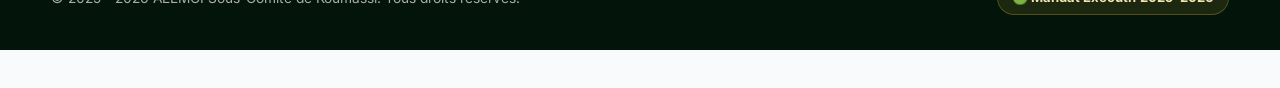
==== commit cbb22118: "Design Rendu Pro de Luxe : Refonte visuelle de la section L'Impact en Chiffres avec badges icônes, b" ====
--- a/index.html
+++ b/index.html
@@ -255,7 +255,7 @@
 </section>
 
 <!-- ===== SECTION CHIFFRES CLÉS (L'IMPACT EN CHIFFRES) ===== -->
-<section style="padding: 80px 0; background: var(--fond-clair);">
+<section class="section-chiffres-cles">
   <div class="conteneur">
     <div class="entete-section-moderne">
       <span class="badge-tag or">RÉSULTATS &amp; CHIFFRES CLÉS</span>
@@ -267,38 +267,54 @@
 
       <!-- Carte 1 -->
       <div class="carte-chiffre-cle">
-        <div class="nombre-chiffre-cle">+20</div>
-        <h3 style="font-size: 1.15rem; color: var(--vert-emeraude); margin-bottom: 6px;">Sections Actives</h3>
-        <p class="label-chiffre-cle" style="font-size: 0.90rem; color: var(--texte-doux); font-weight: 500;">
+        <div class="chiffre-icone-wrapper">
+          <span class="chiffre-icone">🏢</span>
+        </div>
+        <div class="nombre-chiffre-cle" data-compteur="20" data-prefix="+" data-suffix="">+20</div>
+        <h3 class="titre-chiffre-cle">Sections Actives</h3>
+        <p class="label-chiffre-cle">
           Établissements secondaires et supérieurs encadrés à Koumassi.
         </p>
+        <div class="carte-chiffre-glow"></div>
       </div>
 
       <!-- Carte 2 -->
       <div class="carte-chiffre-cle">
-        <div class="nombre-chiffre-cle">+500</div>
-        <h3 style="font-size: 1.15rem; color: var(--vert-emeraude); margin-bottom: 6px;">Militants Encadrés</h3>
-        <p class="label-chiffre-cle" style="font-size: 0.90rem; color: var(--texte-doux); font-weight: 500;">
+        <div class="chiffre-icone-wrapper">
+          <span class="chiffre-icone">👥</span>
+        </div>
+        <div class="nombre-chiffre-cle" data-compteur="500" data-prefix="+" data-suffix="">+500</div>
+        <h3 class="titre-chiffre-cle">Militants Encadrés</h3>
+        <p class="label-chiffre-cle">
           Élèves et étudiants suivis et formés chaque année.
         </p>
+        <div class="carte-chiffre-glow"></div>
       </div>
 
       <!-- Carte 3 -->
       <div class="carte-chiffre-cle">
-        <div class="nombre-chiffre-cle">95%</div>
-        <h3 style="font-size: 1.15rem; color: var(--vert-emeraude); margin-bottom: 6px;">Taux de Réussite</h3>
-        <p class="label-chiffre-cle" style="font-size: 0.90rem; color: var(--texte-doux); font-weight: 500;">
+        <div class="chiffre-icone-wrapper">
+          <span class="chiffre-icone">🎓</span>
+        </div>
+        <div class="nombre-chiffre-cle" data-compteur="95" data-prefix="" data-suffix="%">95%</div>
+        <h3 class="titre-chiffre-cle">Taux de Réussite</h3>
+        <p class="label-chiffre-cle">
           Succès aux examens officiels (BEPC, BAC) des membres suivis.
         </p>
+        <div class="carte-chiffre-glow"></div>
       </div>
 
       <!-- Carte 4 -->
       <div class="carte-chiffre-cle">
-        <div class="nombre-chiffre-cle">+50 Ans</div>
-        <h3 style="font-size: 1.15rem; color: var(--vert-emeraude); margin-bottom: 6px;">D'Engagement &amp; d'Histoire</h3>
-        <p class="label-chiffre-cle" style="font-size: 0.90rem; color: var(--texte-doux); font-weight: 500;">
+        <div class="chiffre-icone-wrapper">
+          <span class="chiffre-icone">📜</span>
+        </div>
+        <div class="nombre-chiffre-cle" data-compteur="50" data-prefix="+" data-suffix=" Ans">+50 Ans</div>
+        <h3 class="titre-chiffre-cle">D'Engagement &amp; d'Histoire</h3>
+        <p class="label-chiffre-cle">
           Plus d'un demi-siècle de leadership (Fondée en 1975, agréée en 1979).
         </p>
+        <div class="carte-chiffre-glow"></div>
       </div>
 
     </div>
--- a/css/style.css
+++ b/css/style.css
@@ -1150,67 +1150,148 @@
 }
 
 /* ==========================================================================
-   CHIFFRES CLÉS & CARTE D'IMPACT (4 COLONNES PARFAITES EN 1 LIGNE SUR PC)
+   CHIFFRES CLÉS & CARTE D'IMPACT (DESIGN LUXUEUX HAUT DE GAMME PRO)
    ========================================================================== */
+.section-chiffres-cles {
+  padding: 95px 0 !important;
+  background: linear-gradient(180deg, #F8FAFC 0%, #F1F5F9 50%, #E2E8F0 100%) !important;
+  position: relative !important;
+  overflow: hidden !important;
+}
+
+.section-chiffres-cles::before {
+  content: "" !important;
+  position: absolute !important;
+  top: -120px !important;
+  left: 50% !important;
+  transform: translateX(-50%) !important;
+  width: 900px !important;
+  height: 450px !important;
+  background: radial-gradient(circle, rgba(16, 185, 129, 0.12) 0%, rgba(212, 175, 55, 0.08) 45%, transparent 70%) !important;
+  pointer-events: none !important;
+}
+
 .grille-chiffres-cles {
   display: grid !important;
   grid-template-columns: repeat(4, 1fr) !important;
-  gap: 20px !important;
-  margin-top: 36px !important;
+  gap: 24px !important;
+  margin-top: 48px !important;
+  position: relative !important;
+  z-index: 2 !important;
 }
 
 @media (max-width: 1024px) {
   .grille-chiffres-cles {
     grid-template-columns: repeat(2, 1fr) !important;
-    gap: 18px !important;
+    gap: 20px !important;
   }
 }
 
 @media (max-width: 600px) {
   .grille-chiffres-cles {
     grid-template-columns: 1fr !important;
-    gap: 16px !important;
+    gap: 18px !important;
   }
 }
 
 .carte-chiffre-cle {
   background: #FFFFFF !important;
-  border-radius: var(--rayon-carte, 16px) !important;
-  padding: 28px 20px !important;
+  border-radius: 20px !important;
+  padding: 32px 24px 28px !important;
   text-align: center !important;
-  border: 1px solid var(--bordure-douce, rgba(0,0,0,0.08)) !important;
-  box-shadow: 0 8px 24px rgba(12, 56, 35, 0.05) !important;
-  transition: transform 0.3s ease, box-shadow 0.3s ease, border-color 0.3s ease !important;
+  border: 1px solid rgba(12, 56, 35, 0.08) !important;
+  box-shadow: 0 10px 30px -5px rgba(12, 56, 35, 0.08), 0 0 0 1px rgba(255, 255, 255, 0.8) inset !important;
+  transition: all 0.4s cubic-bezier(0.165, 0.84, 0.44, 1) !important;
   position: relative !important;
   overflow: hidden !important;
   display: flex !important;
   flex-direction: column !important;
+  align-items: center !important;
   justify-content: flex-start !important;
 }
 
+/* Ligne supérieure dorée/émeraude sur chaque carte */
+.carte-chiffre-cle::before {
+  content: "" !important;
+  position: absolute !important;
+  top: 0 !important;
+  left: 0 !important;
+  right: 0 !important;
+  height: 4px !important;
+  background: linear-gradient(90deg, #10B981 0%, #0C3823 50%, #D4AF37 100%) !important;
+  transition: opacity 0.3s ease !important;
+}
+
 .carte-chiffre-cle:hover {
-  transform: translateY(-6px) !important;
-  box-shadow: 0 16px 36px rgba(12, 56, 35, 0.12) !important;
-  border-color: rgba(212, 175, 55, 0.5) !important;
+  transform: translateY(-10px) !important;
+  box-shadow: 0 20px 40px -10px rgba(12, 56, 35, 0.18), 0 0 0 2px rgba(212, 175, 55, 0.4) !important;
+  border-color: rgba(212, 175, 55, 0.3) !important;
+}
+
+.chiffre-icone-wrapper {
+  width: 56px !important;
+  height: 56px !important;
+  border-radius: 16px !important;
+  background: linear-gradient(135deg, rgba(16, 185, 129, 0.1) 0%, rgba(212, 175, 55, 0.15) 100%) !important;
+  border: 1px solid rgba(212, 175, 55, 0.25) !important;
+  display: flex !important;
+  align-items: center !important;
+  justify-content: center !important;
+  margin-bottom: 16px !important;
+  transition: transform 0.3s ease, background 0.3s ease !important;
+}
+
+.carte-chiffre-cle:hover .chiffre-icone-wrapper {
+  transform: scale(1.12) rotate(4deg) !important;
+  background: linear-gradient(135deg, #0C3823 0%, #10B981 100%) !important;
+}
+
+.chiffre-icone {
+  font-size: 1.6rem !important;
+  line-height: 1 !important;
 }
 
 .nombre-chiffre-cle {
-  font-family: var(--font-titre, sans-serif) !important;
-  font-size: clamp(2rem, 3.2vw, 2.7rem) !important;
-  font-weight: 800 !important;
-  color: var(--vert-emeraude, #0C3823) !important;
+  font-family: var(--font-titre, 'Montserrat', sans-serif) !important;
+  font-size: clamp(2.2rem, 3.5vw, 3rem) !important;
+  font-weight: 900 !important;
   line-height: 1.1 !important;
   margin-bottom: 8px !important;
-  background: linear-gradient(135deg, var(--vert-emeraude, #0C3823) 0%, #062215 100%) !important;
+  background: linear-gradient(135deg, #0C3823 0%, #10B981 60%, #B89628 100%) !important;
   -webkit-background-clip: text !important;
   -webkit-text-fill-color: transparent !important;
+  letter-spacing: -0.5px !important;
+}
+
+.titre-chiffre-cle {
+  font-size: 1.12rem !important;
+  font-weight: 700 !important;
+  color: var(--vert-emeraude, #0C3823) !important;
+  margin-bottom: 8px !important;
+  line-height: 1.3 !important;
 }
 
 .label-chiffre-cle {
   font-size: 0.88rem !important;
   font-weight: 500 !important;
-  color: var(--texte-doux, #4A5568) !important;
-  line-height: 1.45 !important;
+  color: #4A5568 !important;
+  line-height: 1.5 !important;
+  margin: 0 !important;
+}
+
+.carte-chiffre-glow {
+  position: absolute !important;
+  bottom: -40px !important;
+  right: -40px !important;
+  width: 100px !important;
+  height: 100px !important;
+  background: radial-gradient(circle, rgba(212, 175, 55, 0.15) 0%, transparent 70%) !important;
+  pointer-events: none !important;
+  transition: transform 0.4s ease !important;
+}
+
+.carte-chiffre-cle:hover .carte-chiffre-glow {
+  transform: scale(1.8) !important;
 }
 
 /* ---------- Section CTA Adhésion / Dons ---------- */
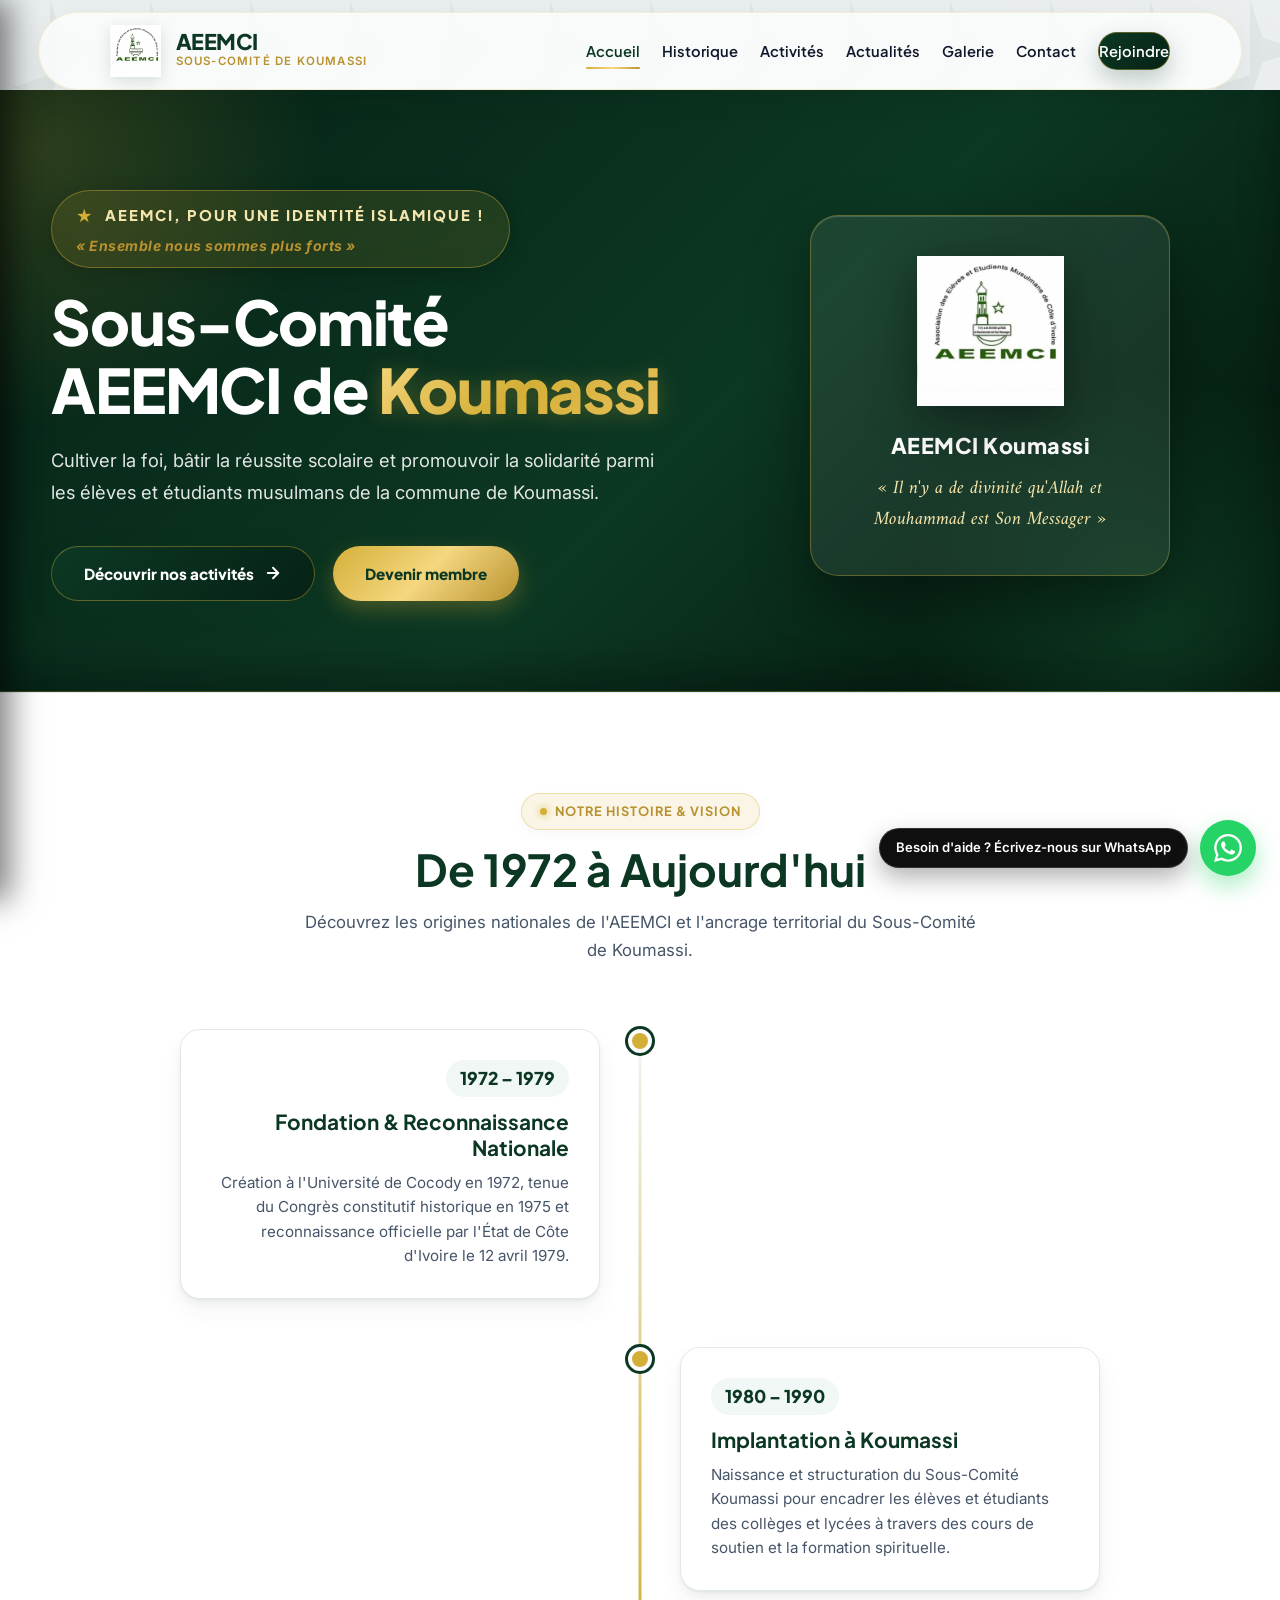
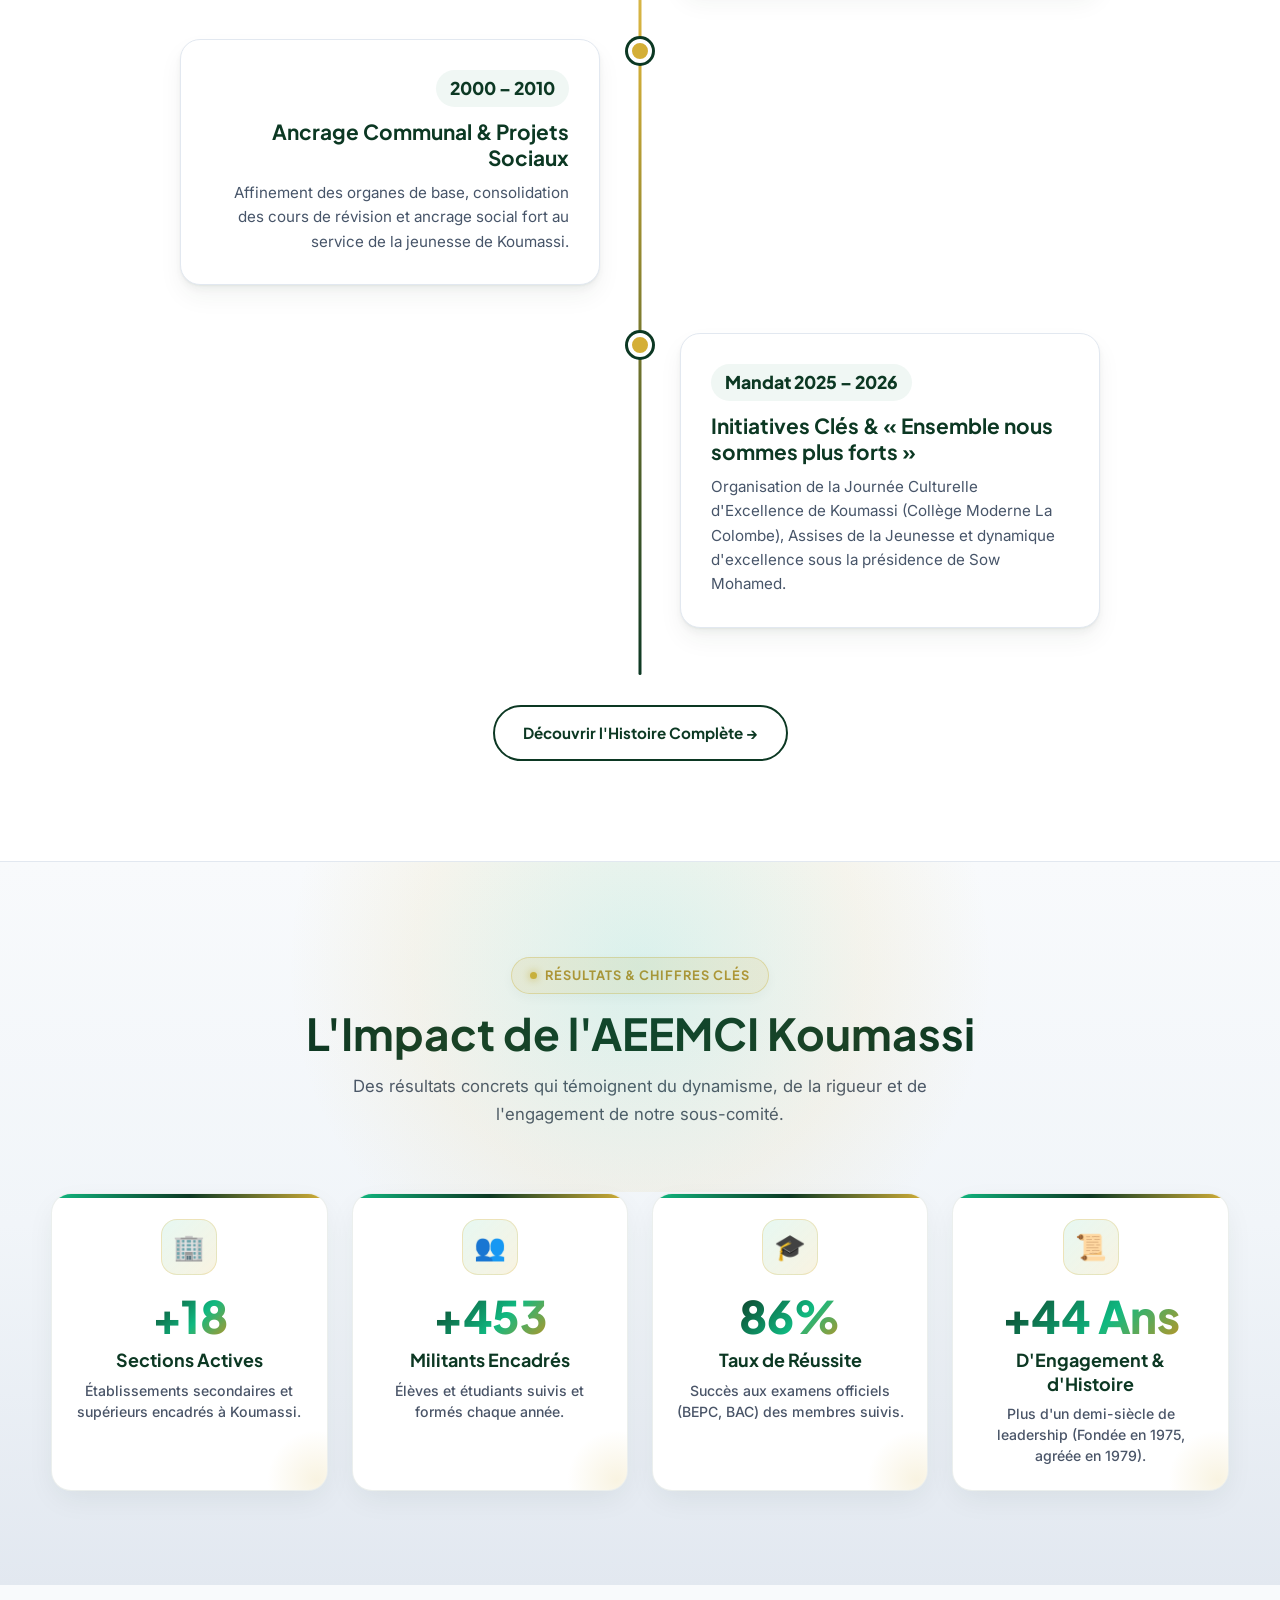
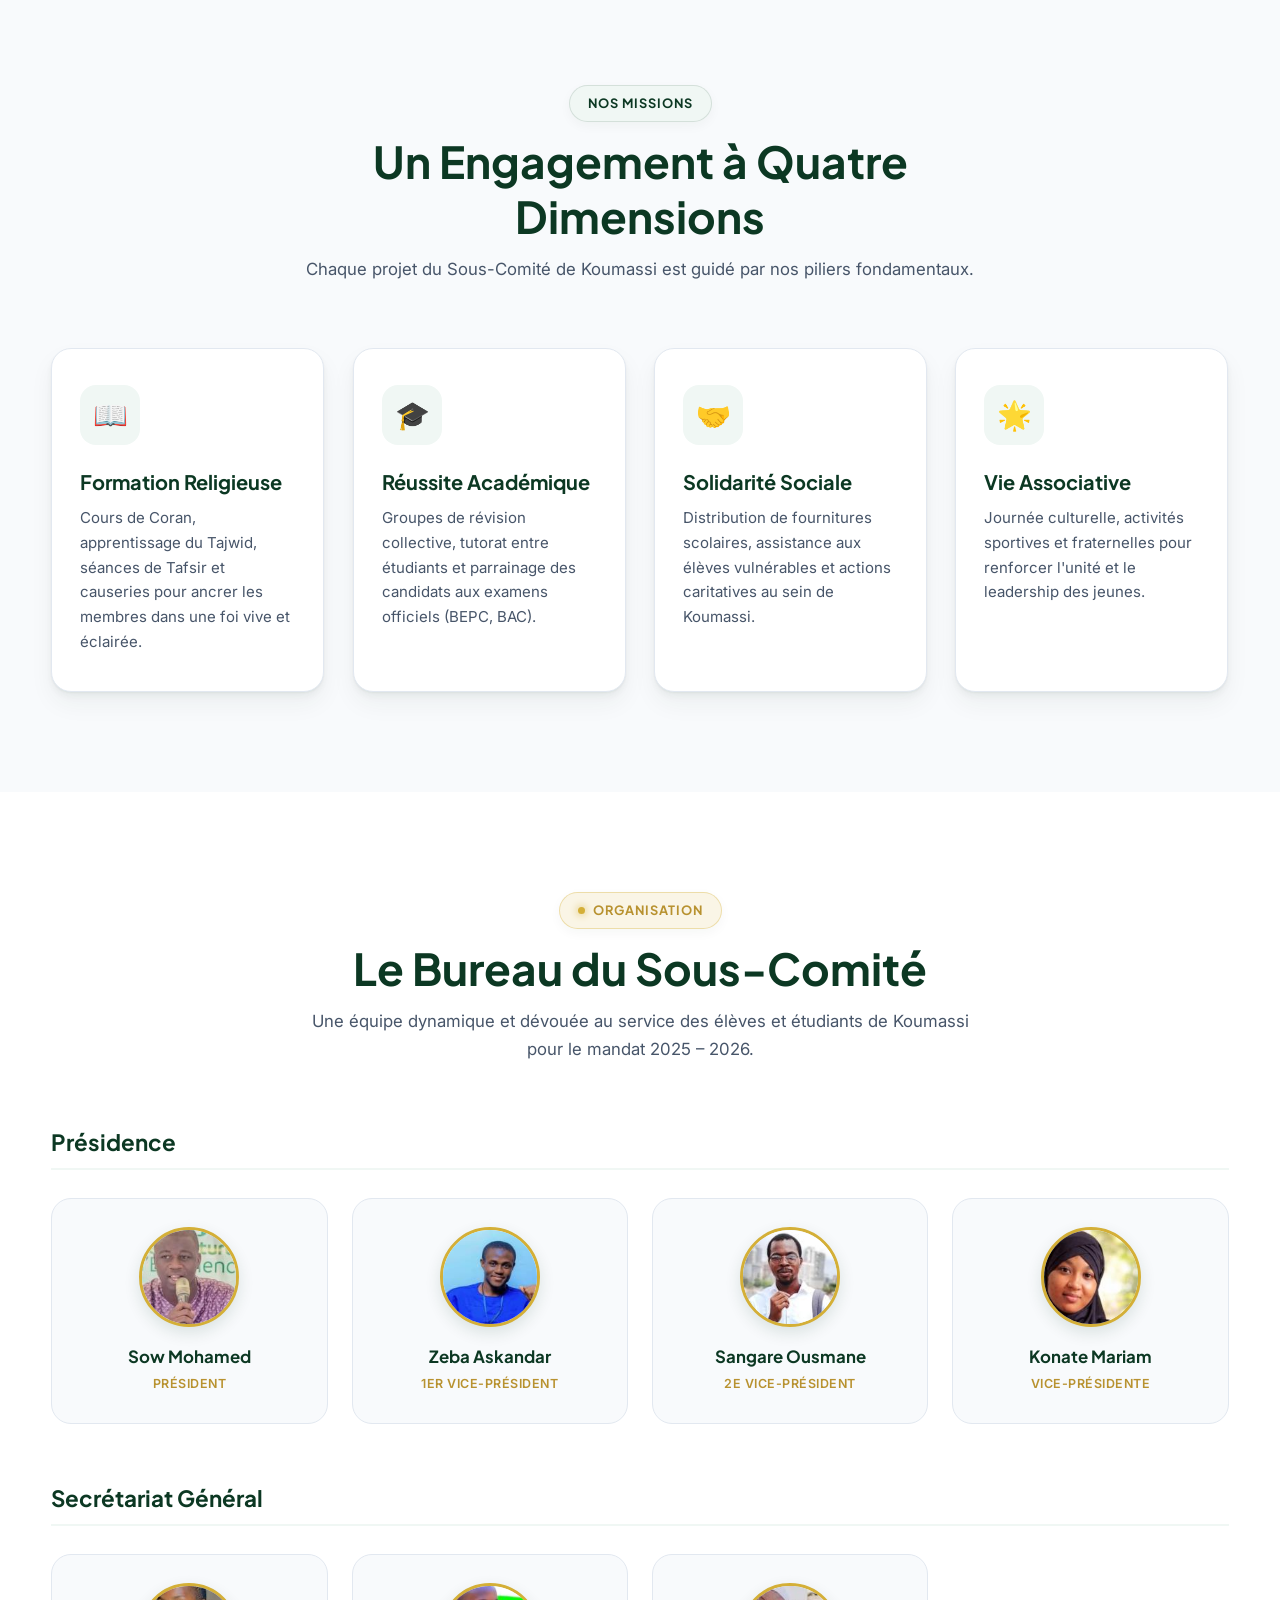
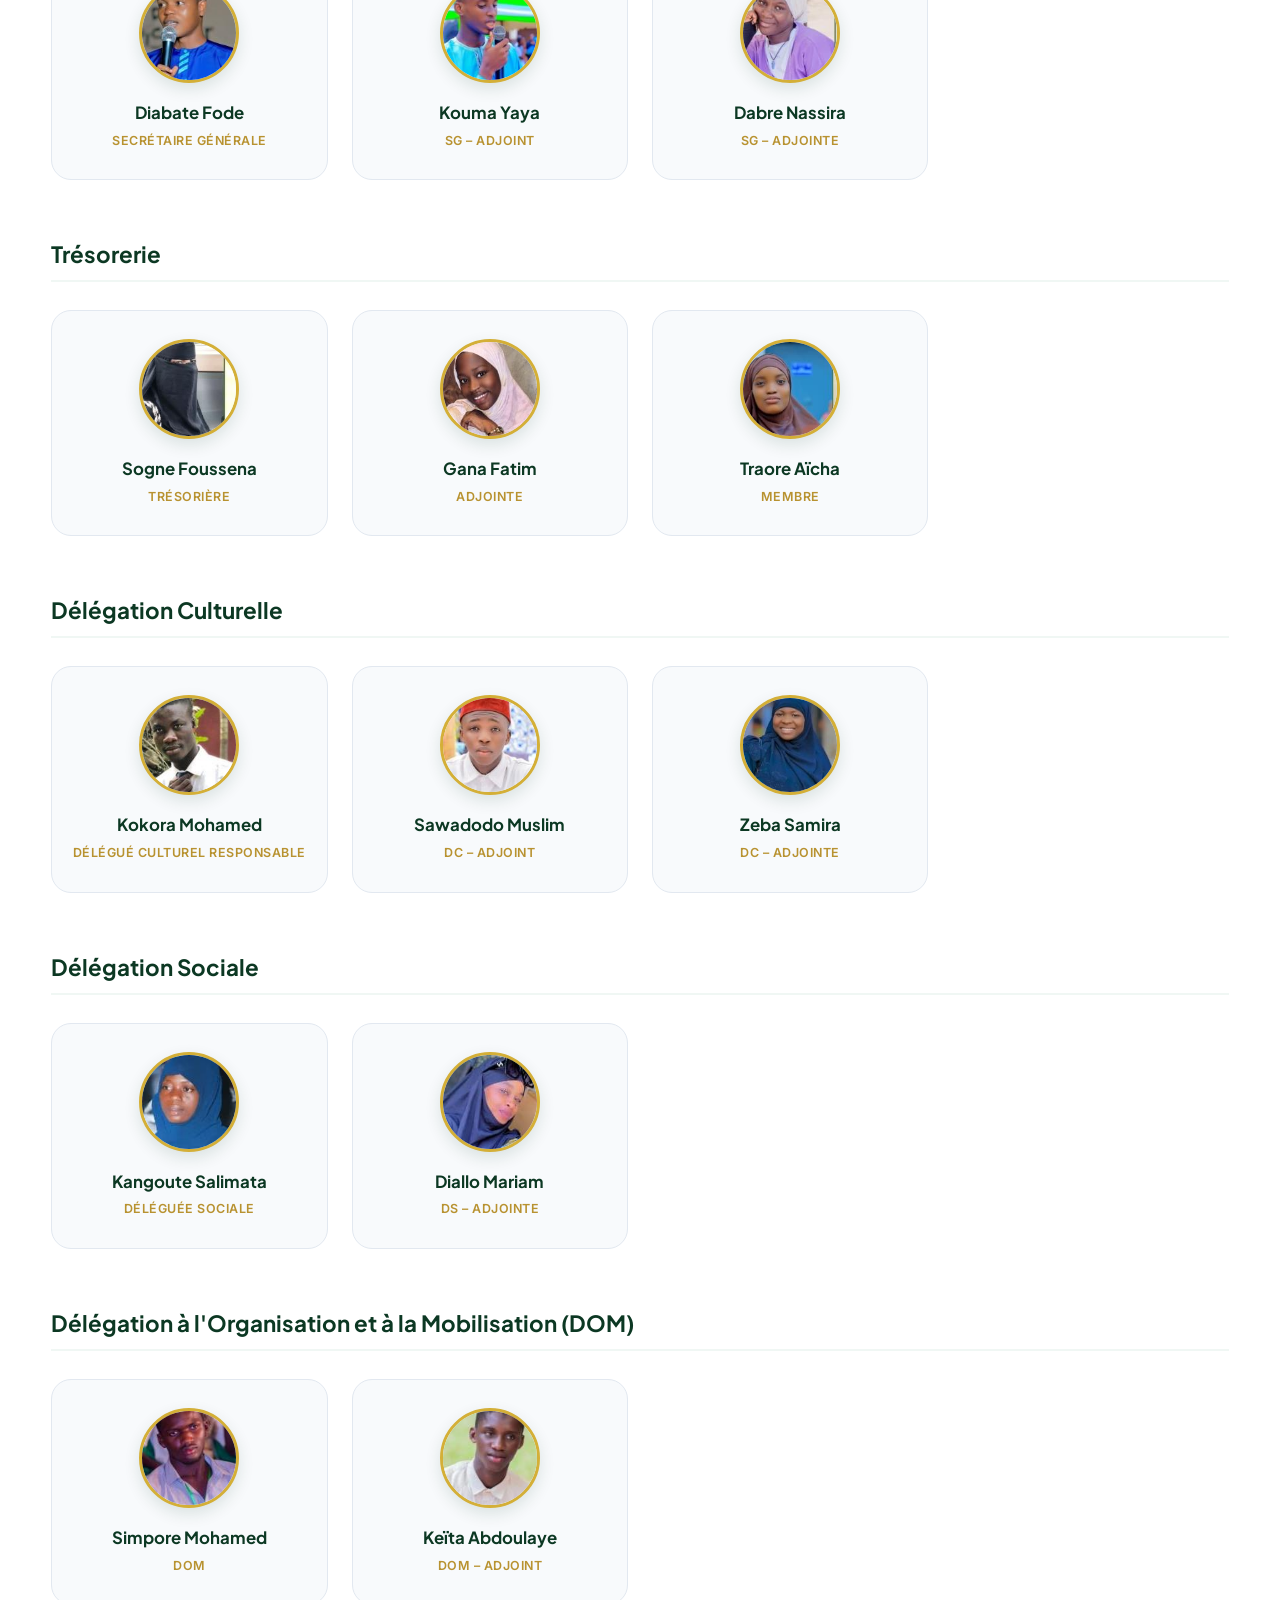
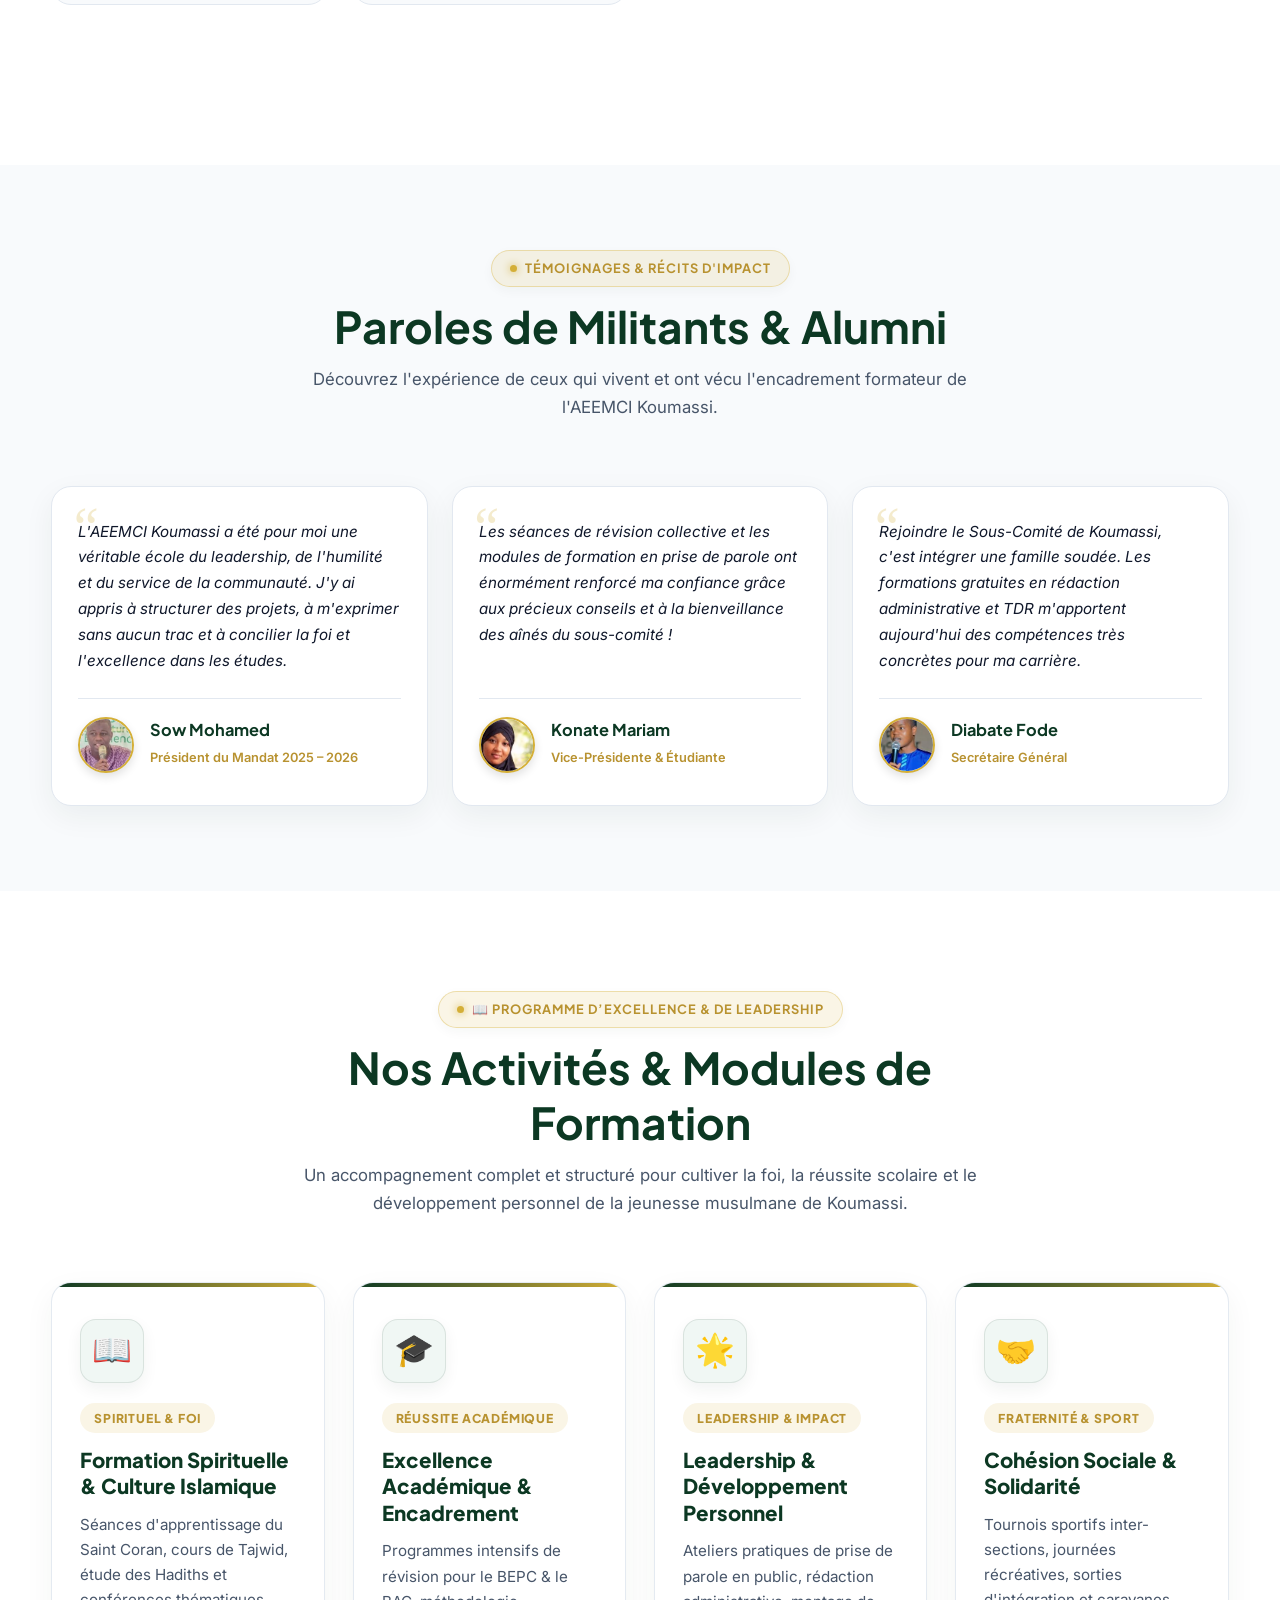
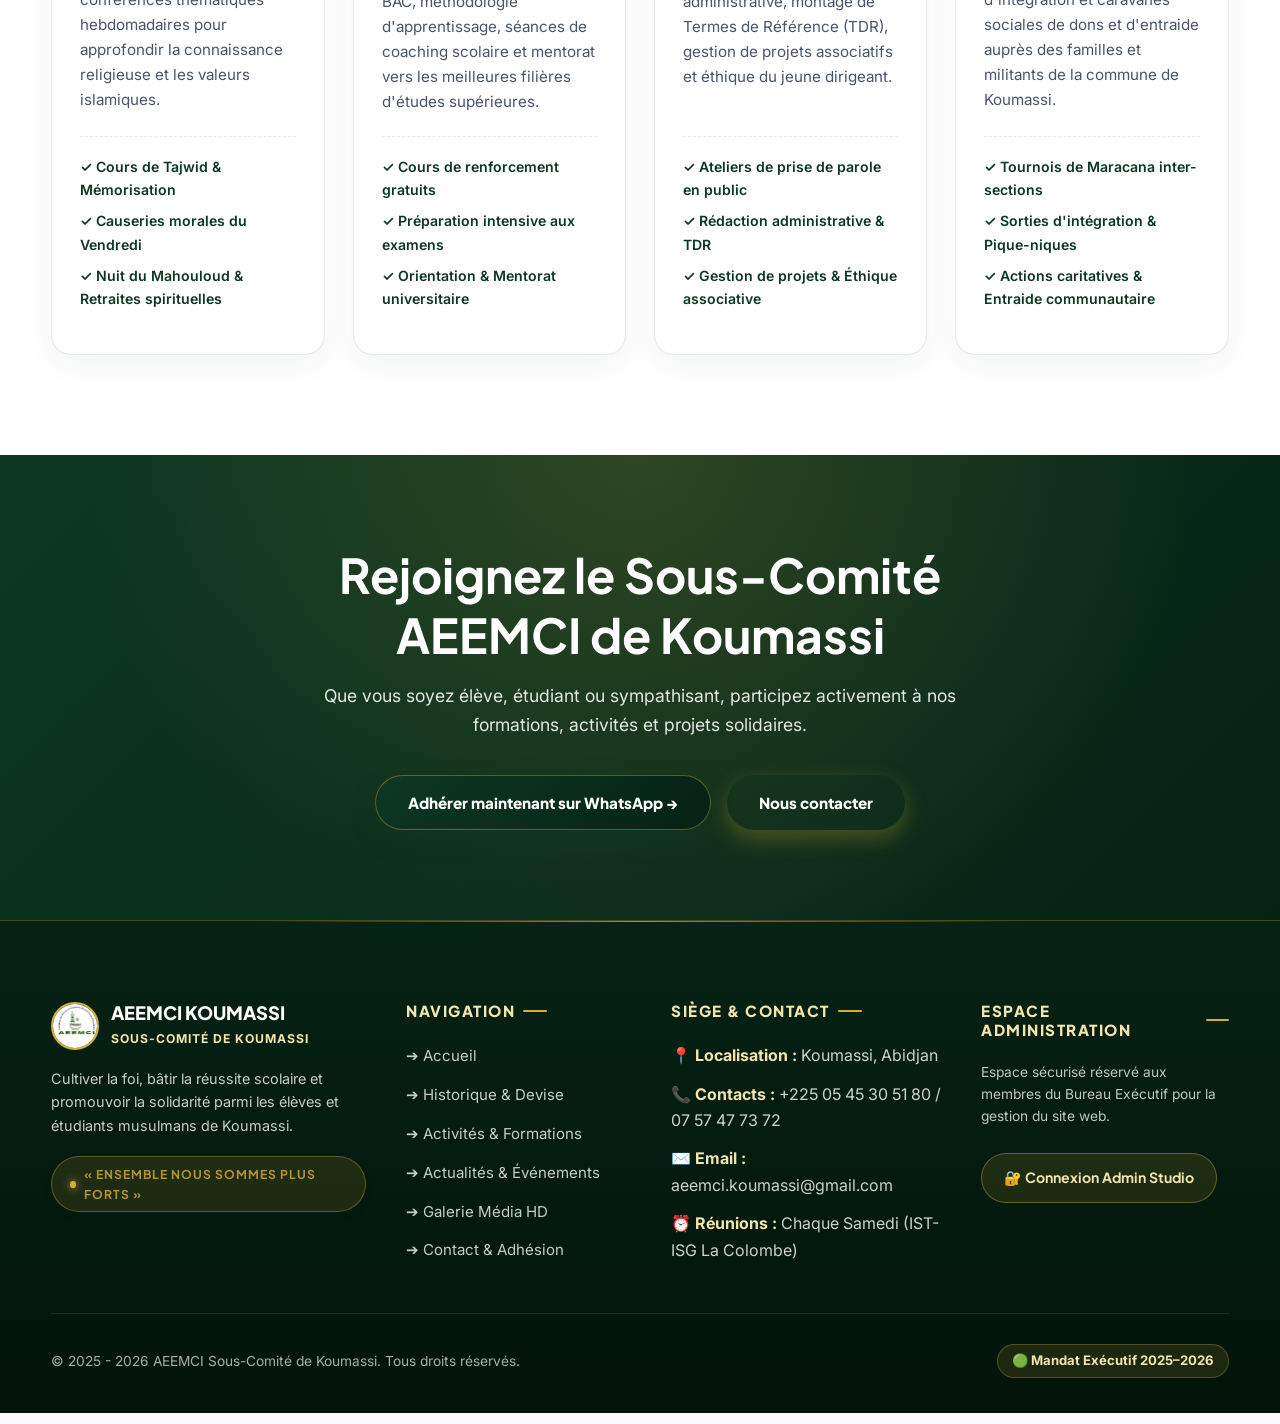
==== commit 3fafb932: "Automatisation du compte à rebours : calcul en temps réel et masquage automatique du widget au jour " ====
--- a/index.html
+++ b/index.html
@@ -207,8 +207,8 @@
   </div>
 </section>
 
-<!-- ===== WIDGET PROCHAIN ÉVÉNEMENT & COMPTE À REBOURS (SOUTIEN SCOLAIRE 2026) ===== -->
-<section style="padding: 40px 0 0 0; background: var(--fond-clair);">
+<!-- ===== WIDGET PROCHAIN ÉVÉNEMENT & COMPTE À REBOURS AUTOMATIQUE ===== -->
+<section id="section-widget-evenement" style="padding: 40px 0 0 0; background: var(--fond-clair);">
   <div class="conteneur">
     <div class="banniere-evenement-compteur">
       <!-- Vignette Affiche Officielle -->
@@ -233,16 +233,20 @@
       <div style="display: flex; flex-direction: column; align-items: flex-start; gap: 12px;">
         <div class="compte-rebours-box">
           <div class="chronometre-unite">
-            <div class="chronometre-valeur" id="compteurJours">05</div>
+            <div class="chronometre-valeur" id="compteurJours">00</div>
             <div class="chronometre-label">Jours</div>
           </div>
           <div class="chronometre-unite">
-            <div class="chronometre-valeur" id="compteurHeures">14</div>
+            <div class="chronometre-valeur" id="compteurHeures">00</div>
             <div class="chronometre-label">Heures</div>
           </div>
           <div class="chronometre-unite">
-            <div class="chronometre-valeur" id="compteurMinutes">55</div>
+            <div class="chronometre-valeur" id="compteurMinutes">00</div>
             <div class="chronometre-label">Min</div>
+          </div>
+          <div class="chronometre-unite">
+            <div class="chronometre-valeur" id="compteurSecondes">00</div>
+            <div class="chronometre-label">Sec</div>
           </div>
         </div>
 
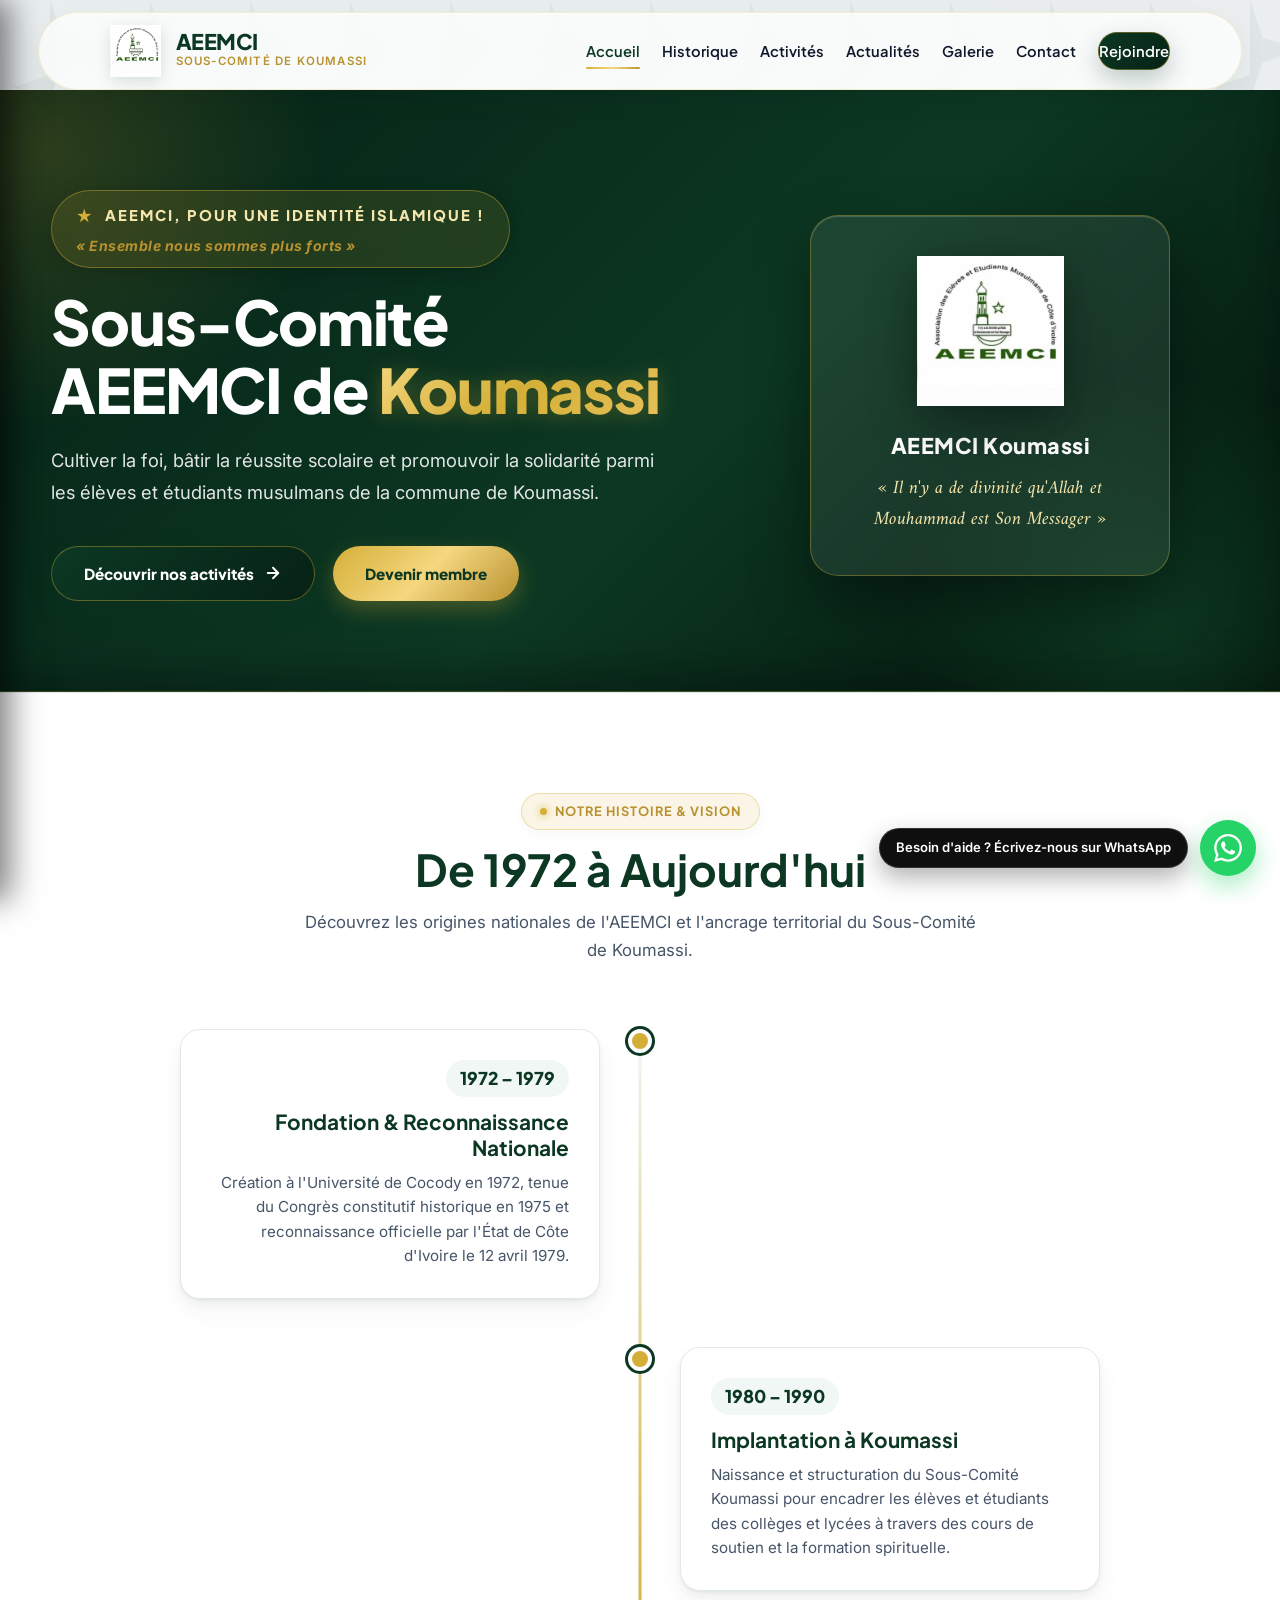
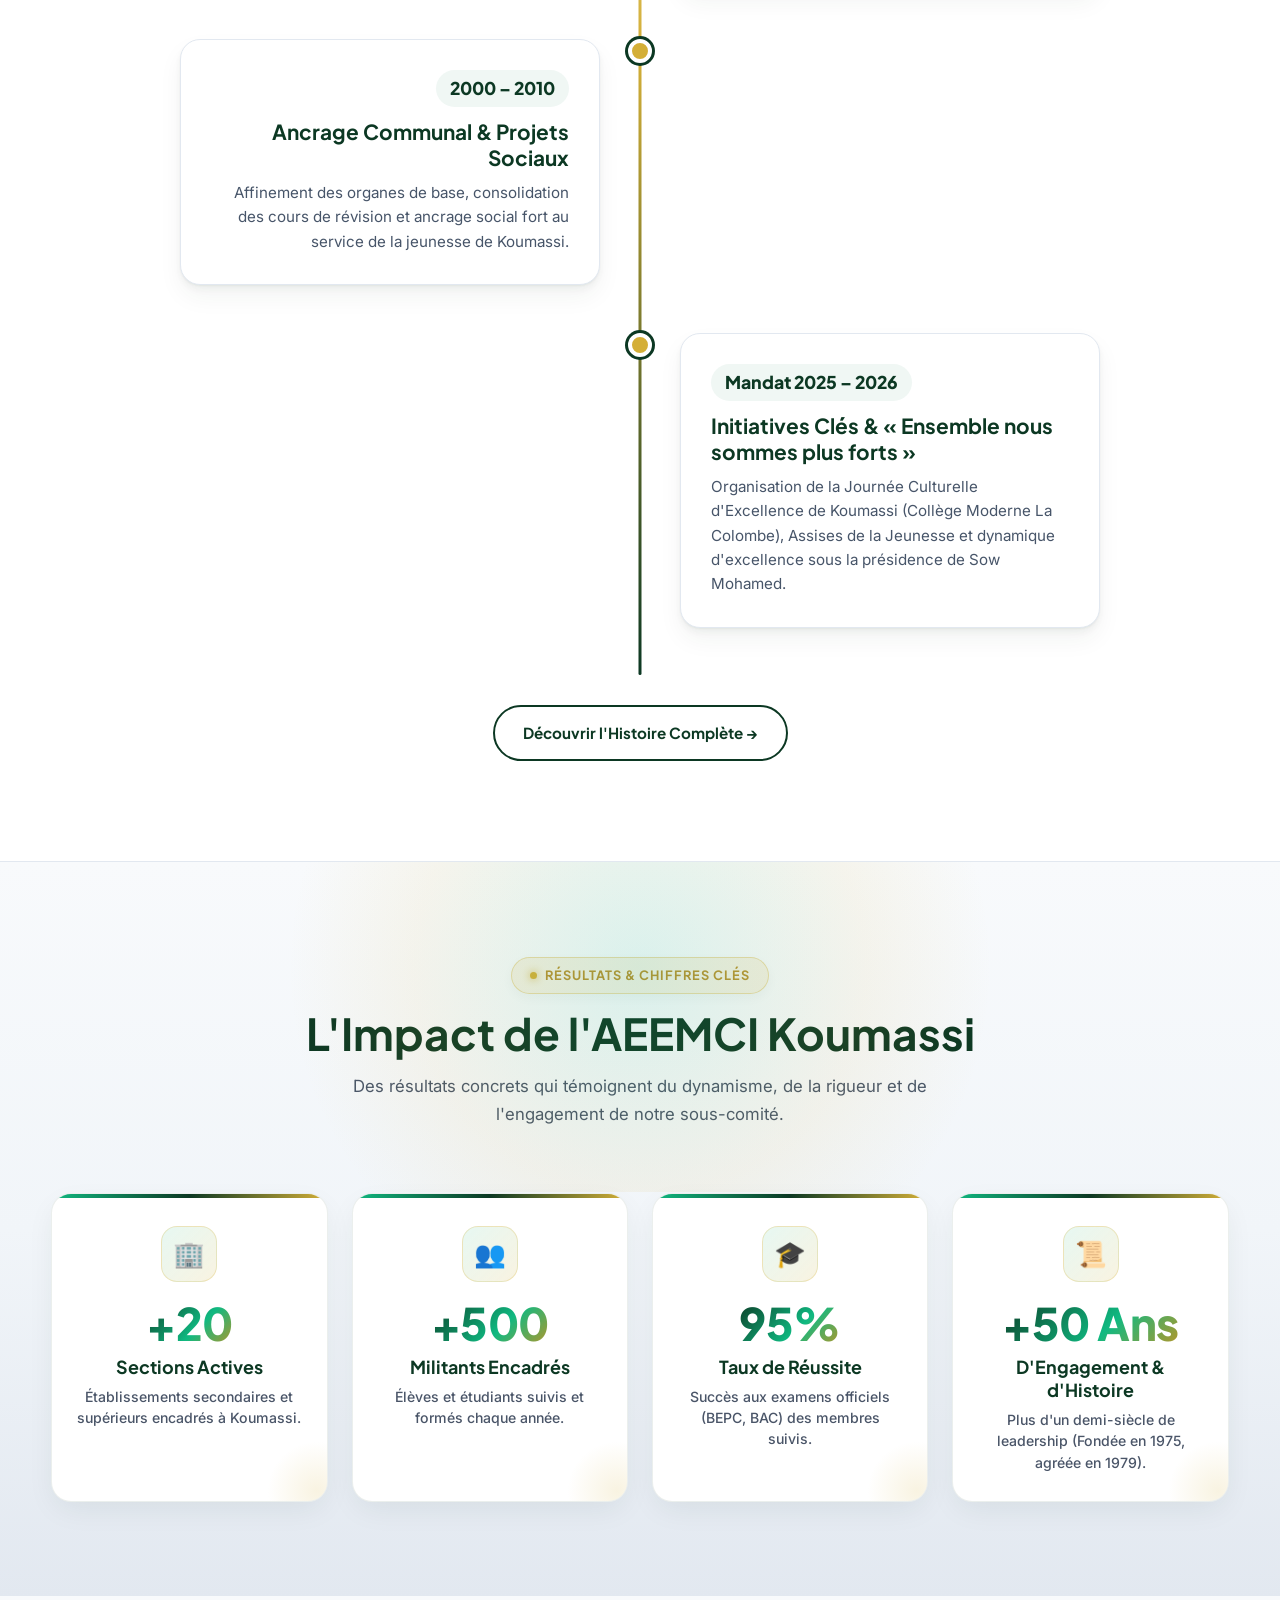
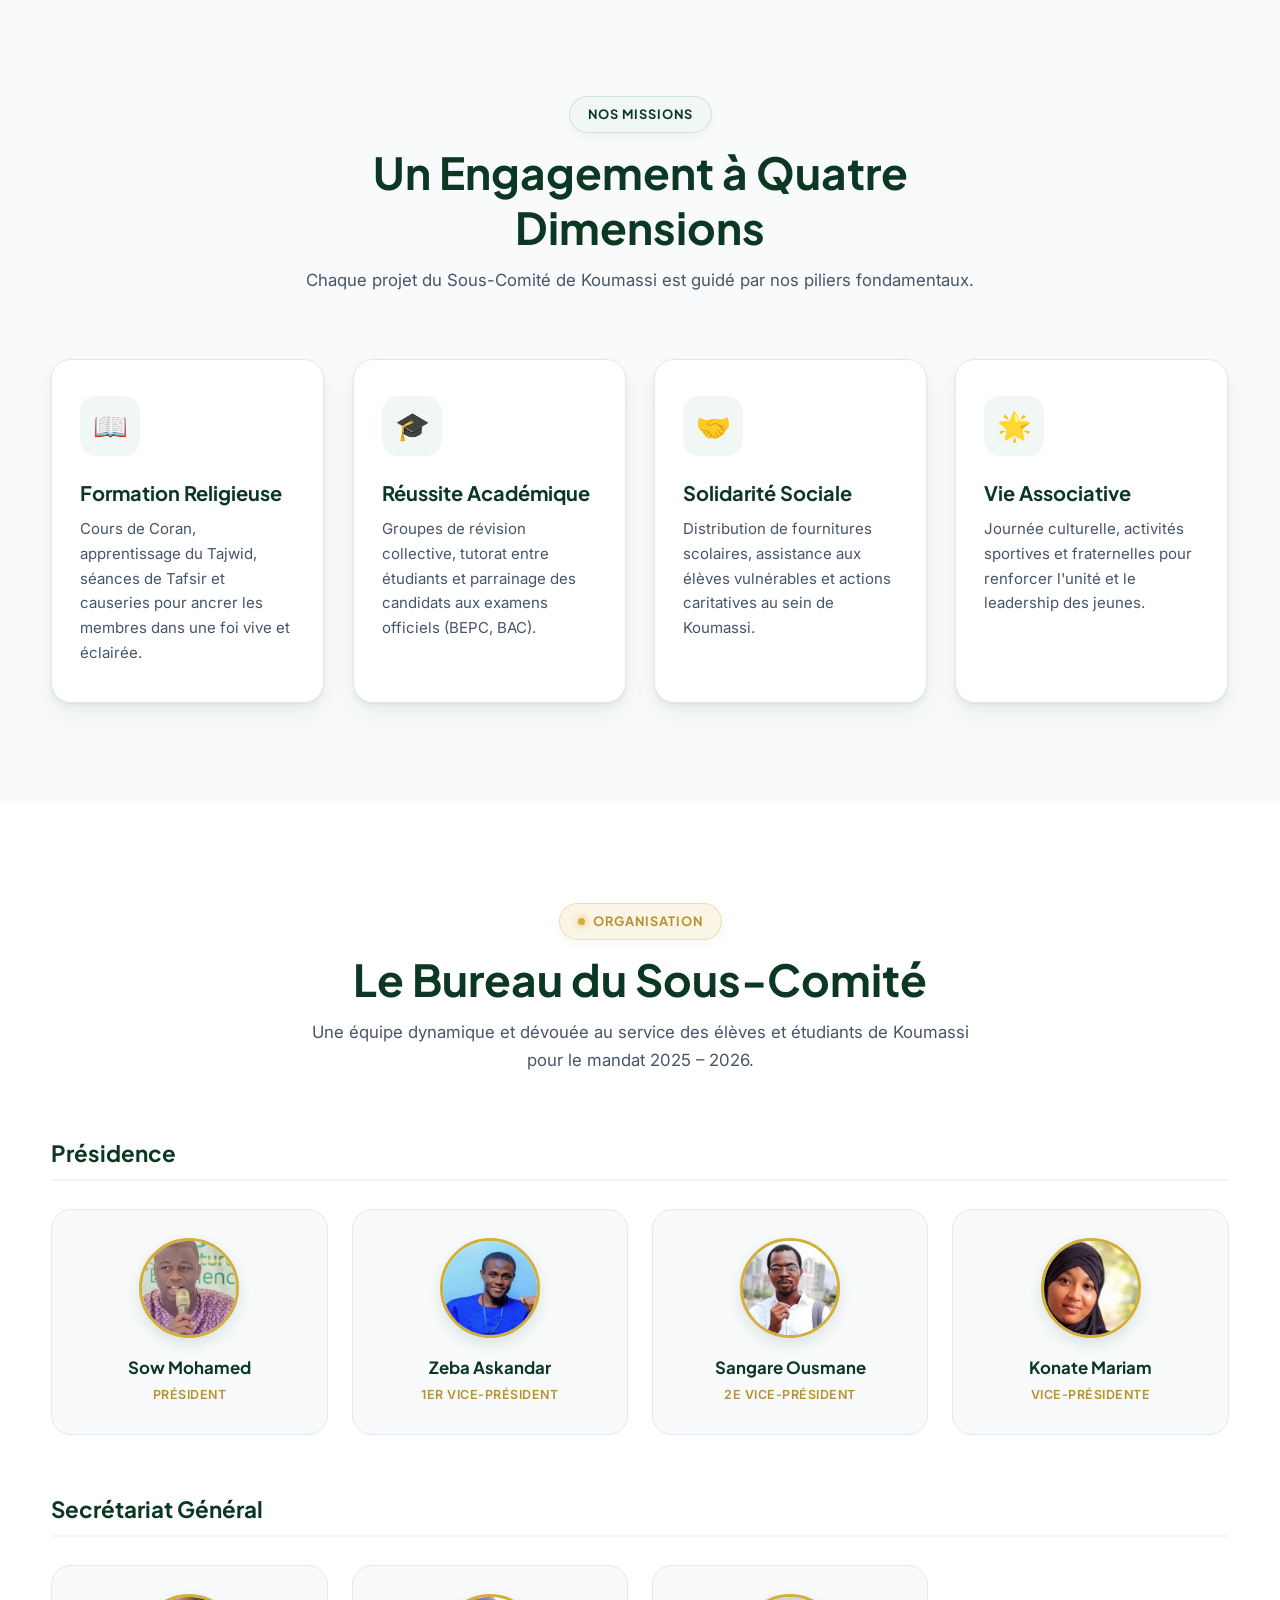
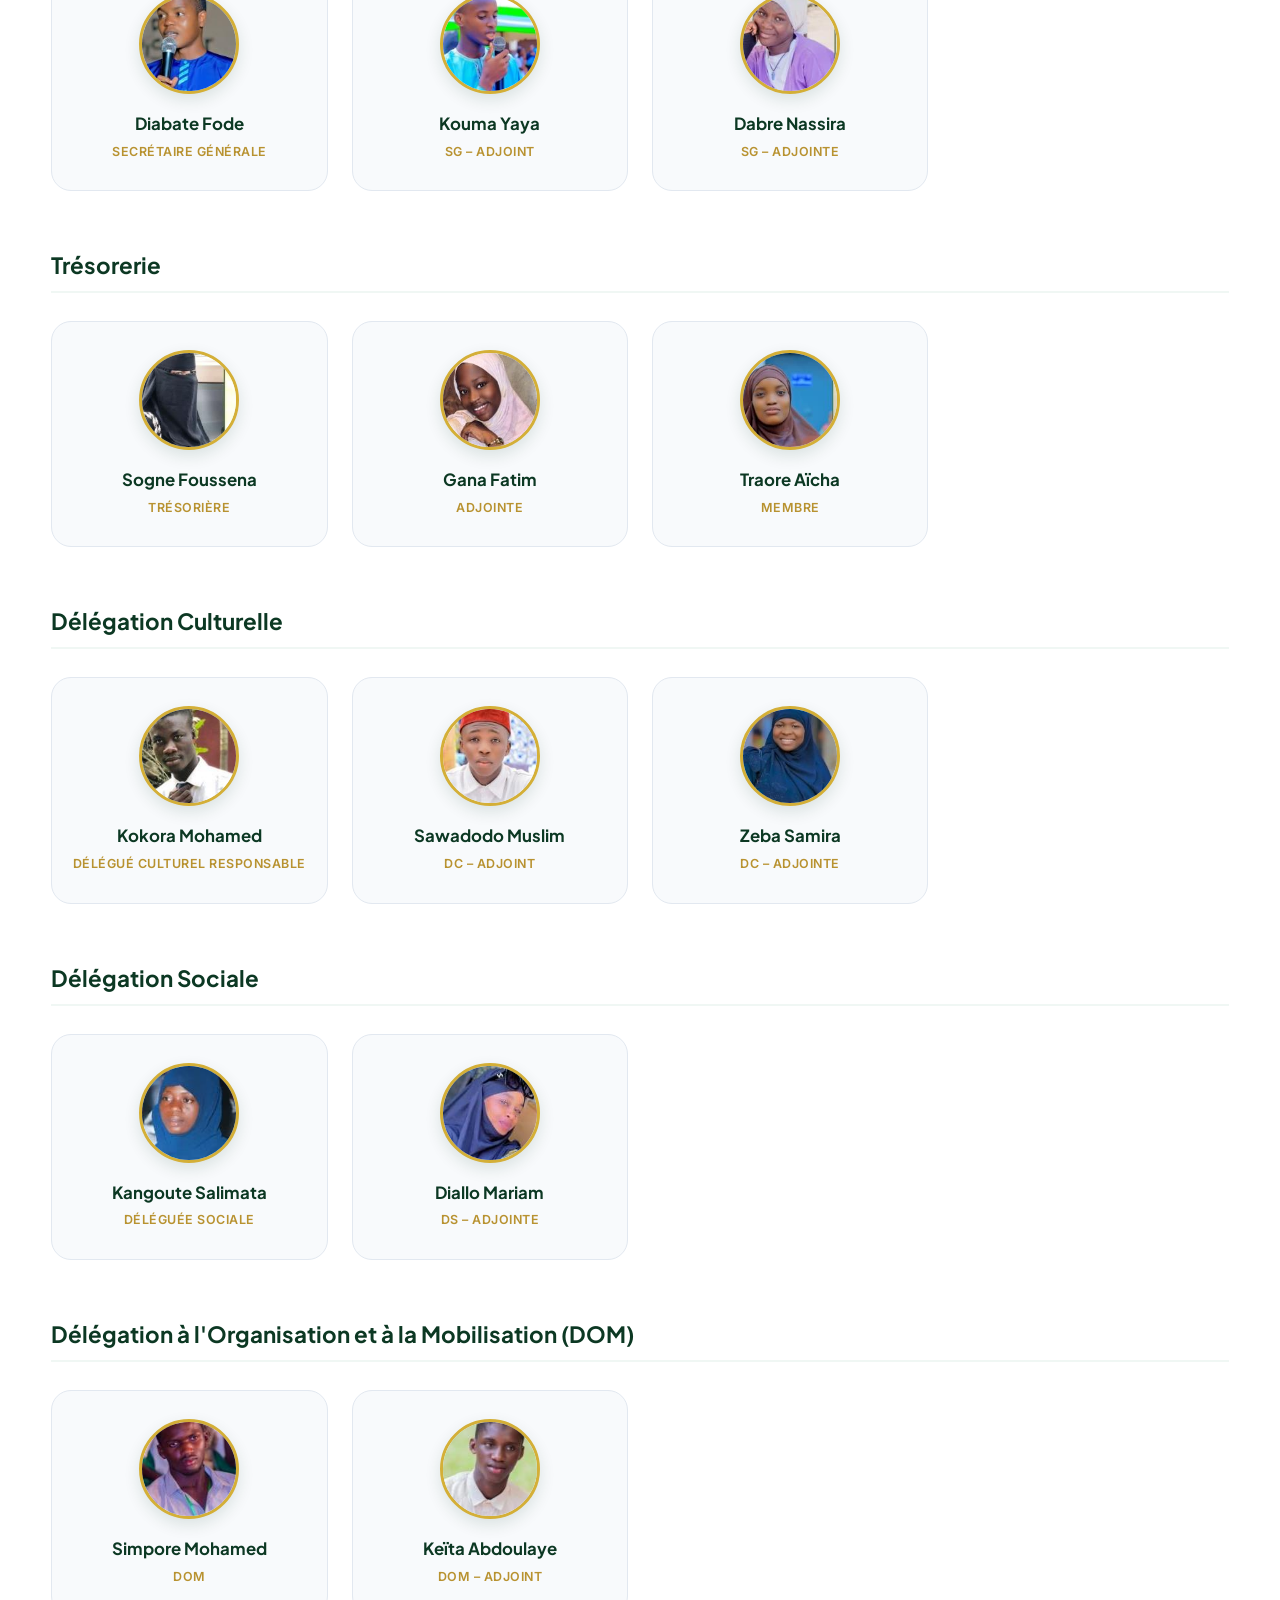
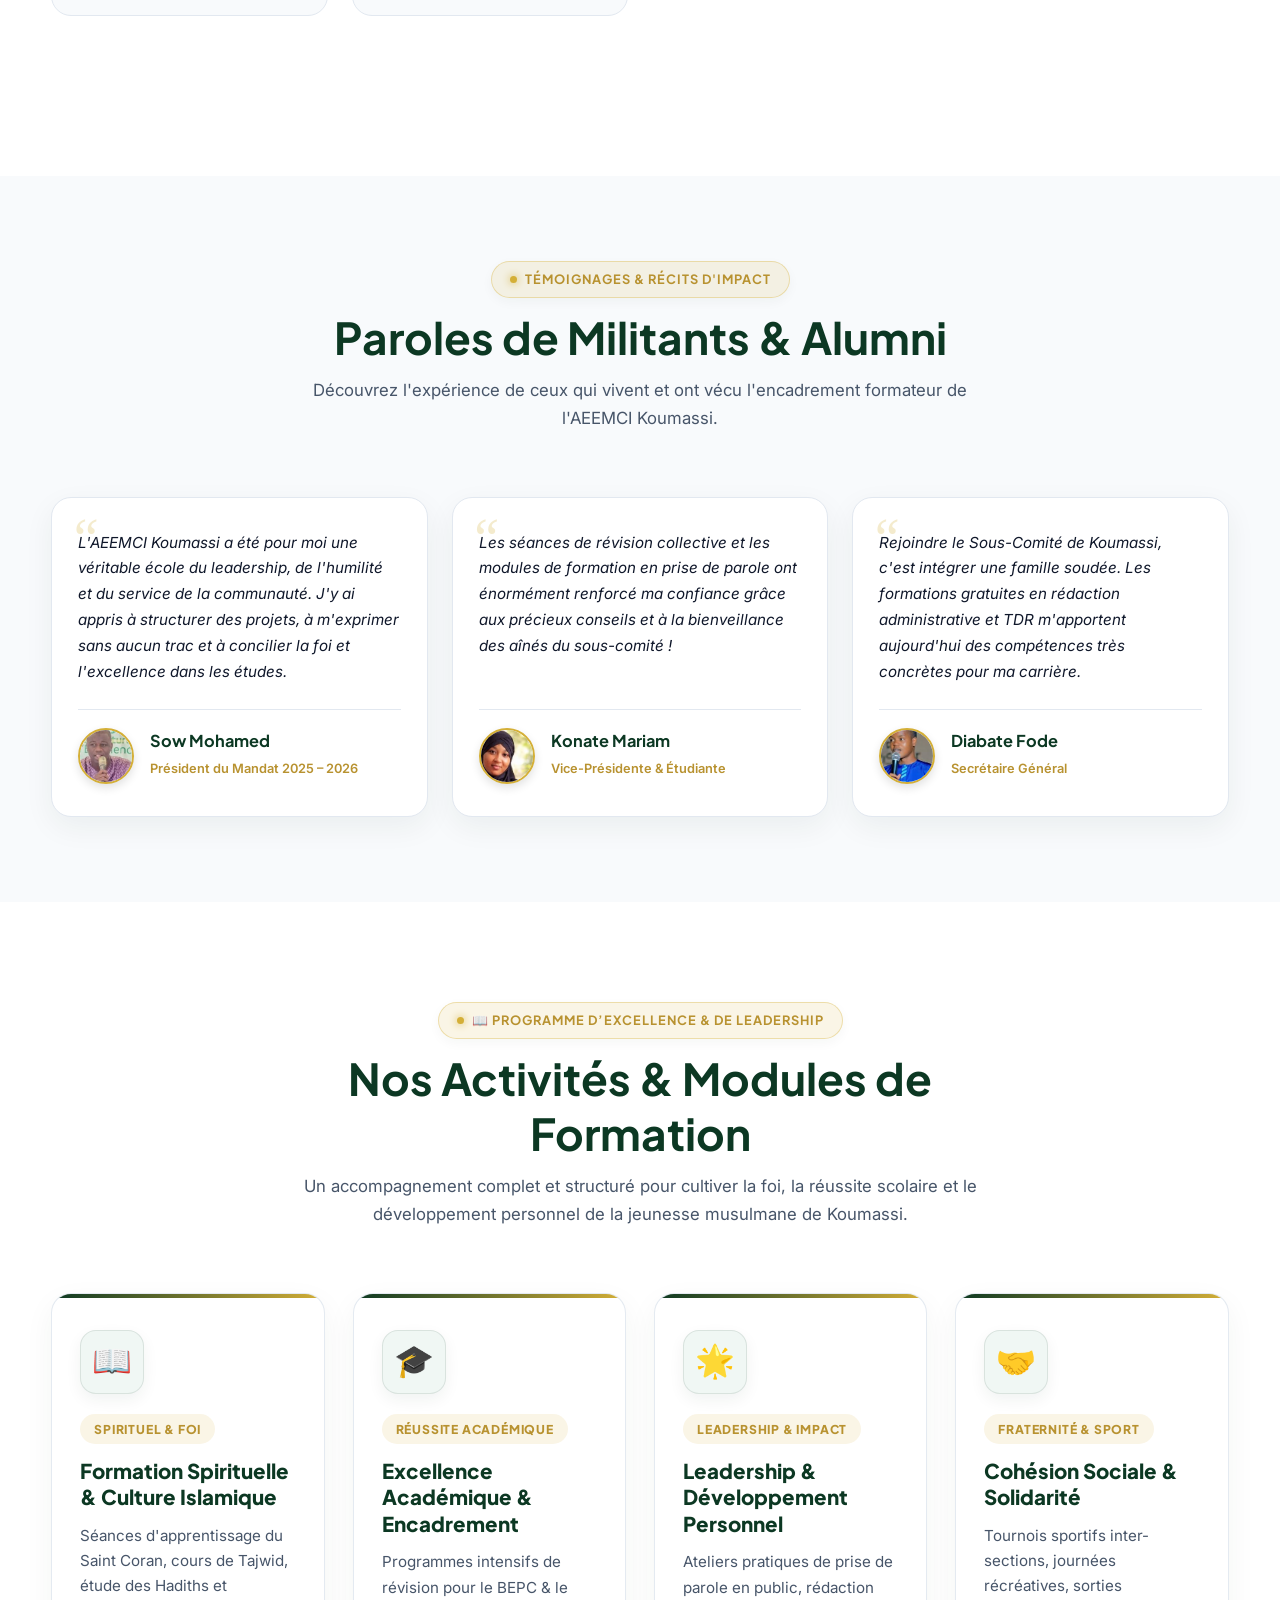
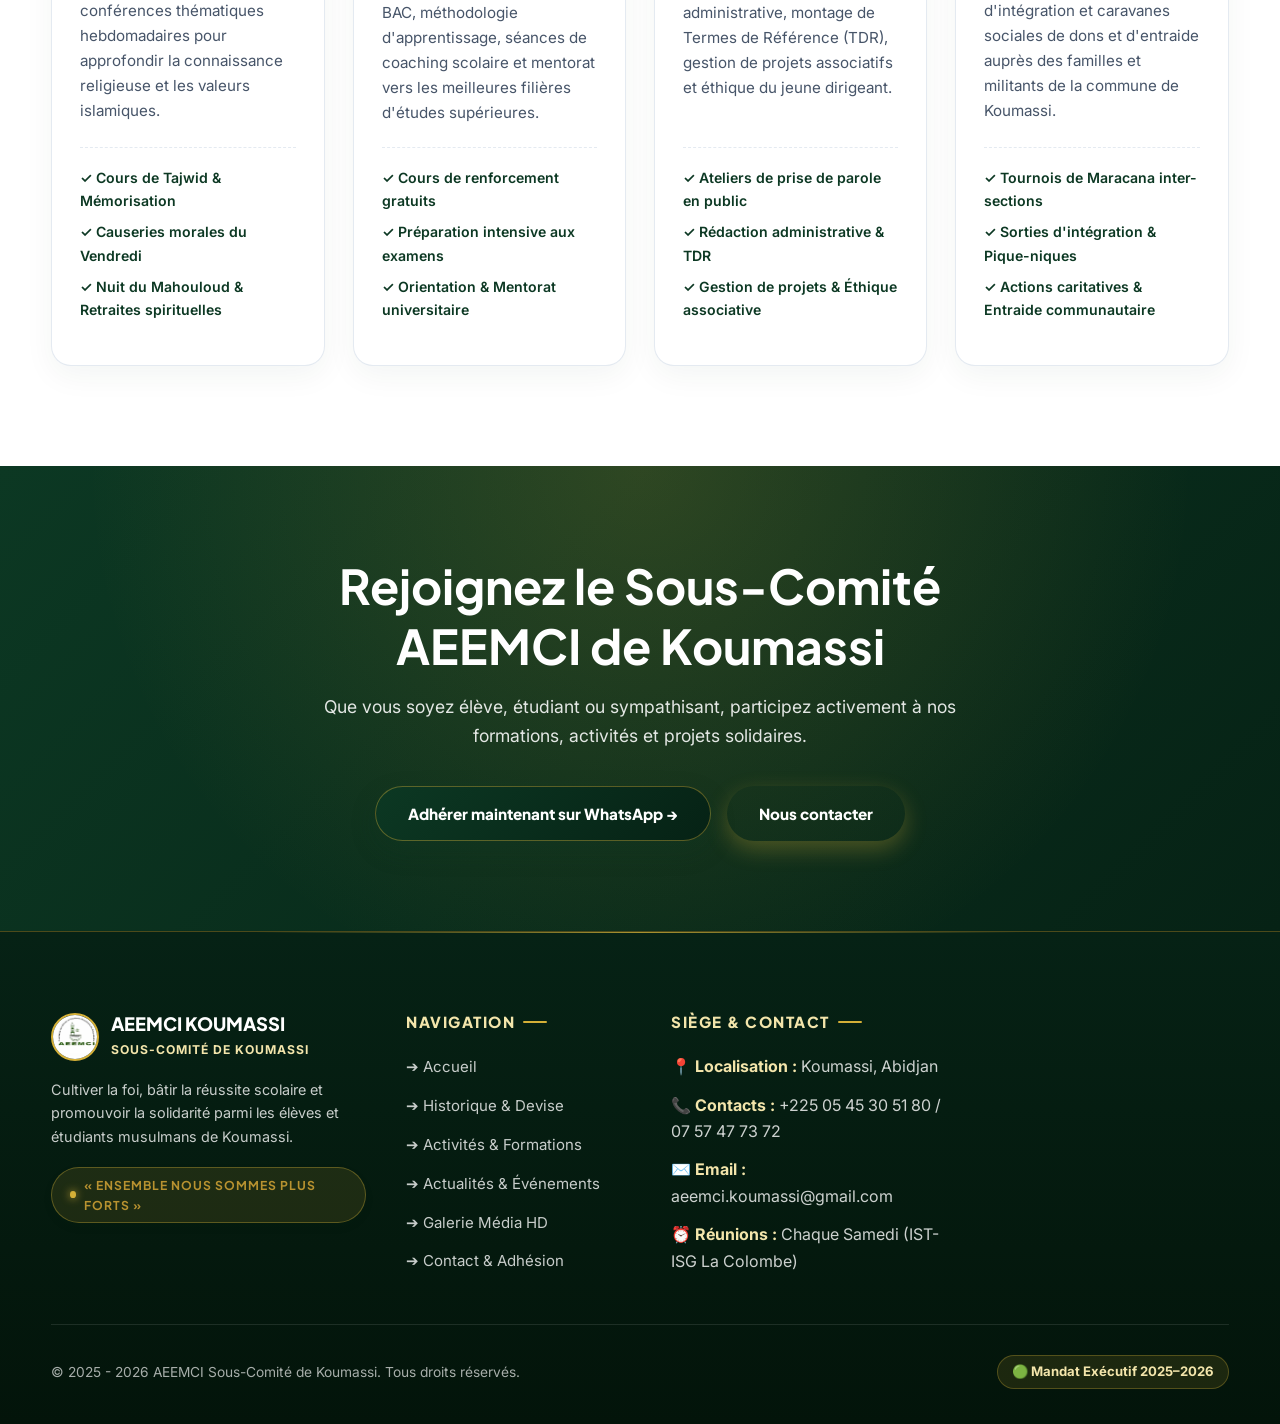
==== commit 3e4ca17d: "Sécurité & Discrétion du Studio : masquage des liens publics d'administration et mise en place des a" ====
--- a/index.html
+++ b/index.html
@@ -768,14 +768,7 @@
         </ul>
       </div>
 
-      <!-- Colonne 4 : Portail Admin Studio -->
-      <div class="pied-colonne">
-        <h4>Espace Administration</h4>
-        <p style="font-size: 0.86rem; line-height: 1.6; color: rgba(255, 255, 255, 0.75); margin-bottom: 12px;">
-          Espace sécurisé réservé aux membres du Bureau Exécutif pour la gestion du site web.
-        </p>
-        <a href="studio/index.html" class="bouton-admin-pied">🔐 Connexion Admin Studio</a>
-      </div>
+      
 
     </div>
 
